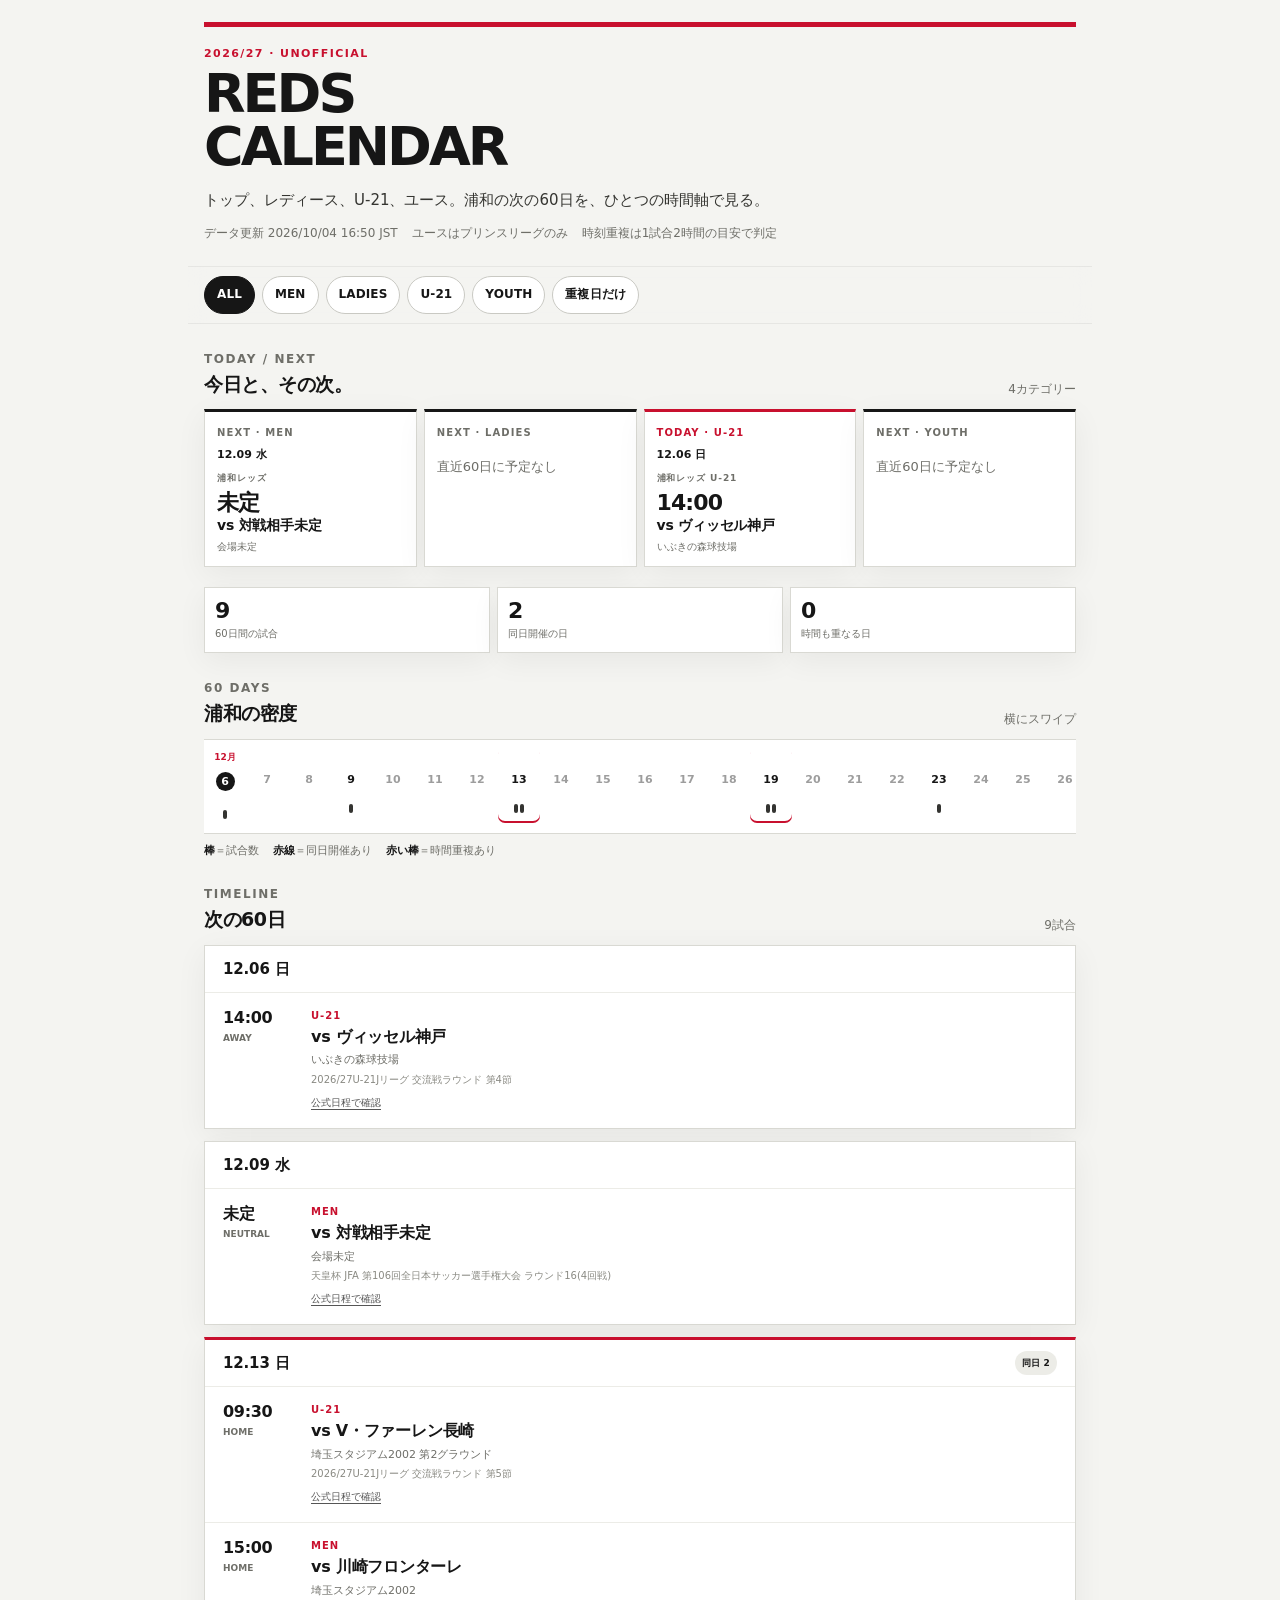
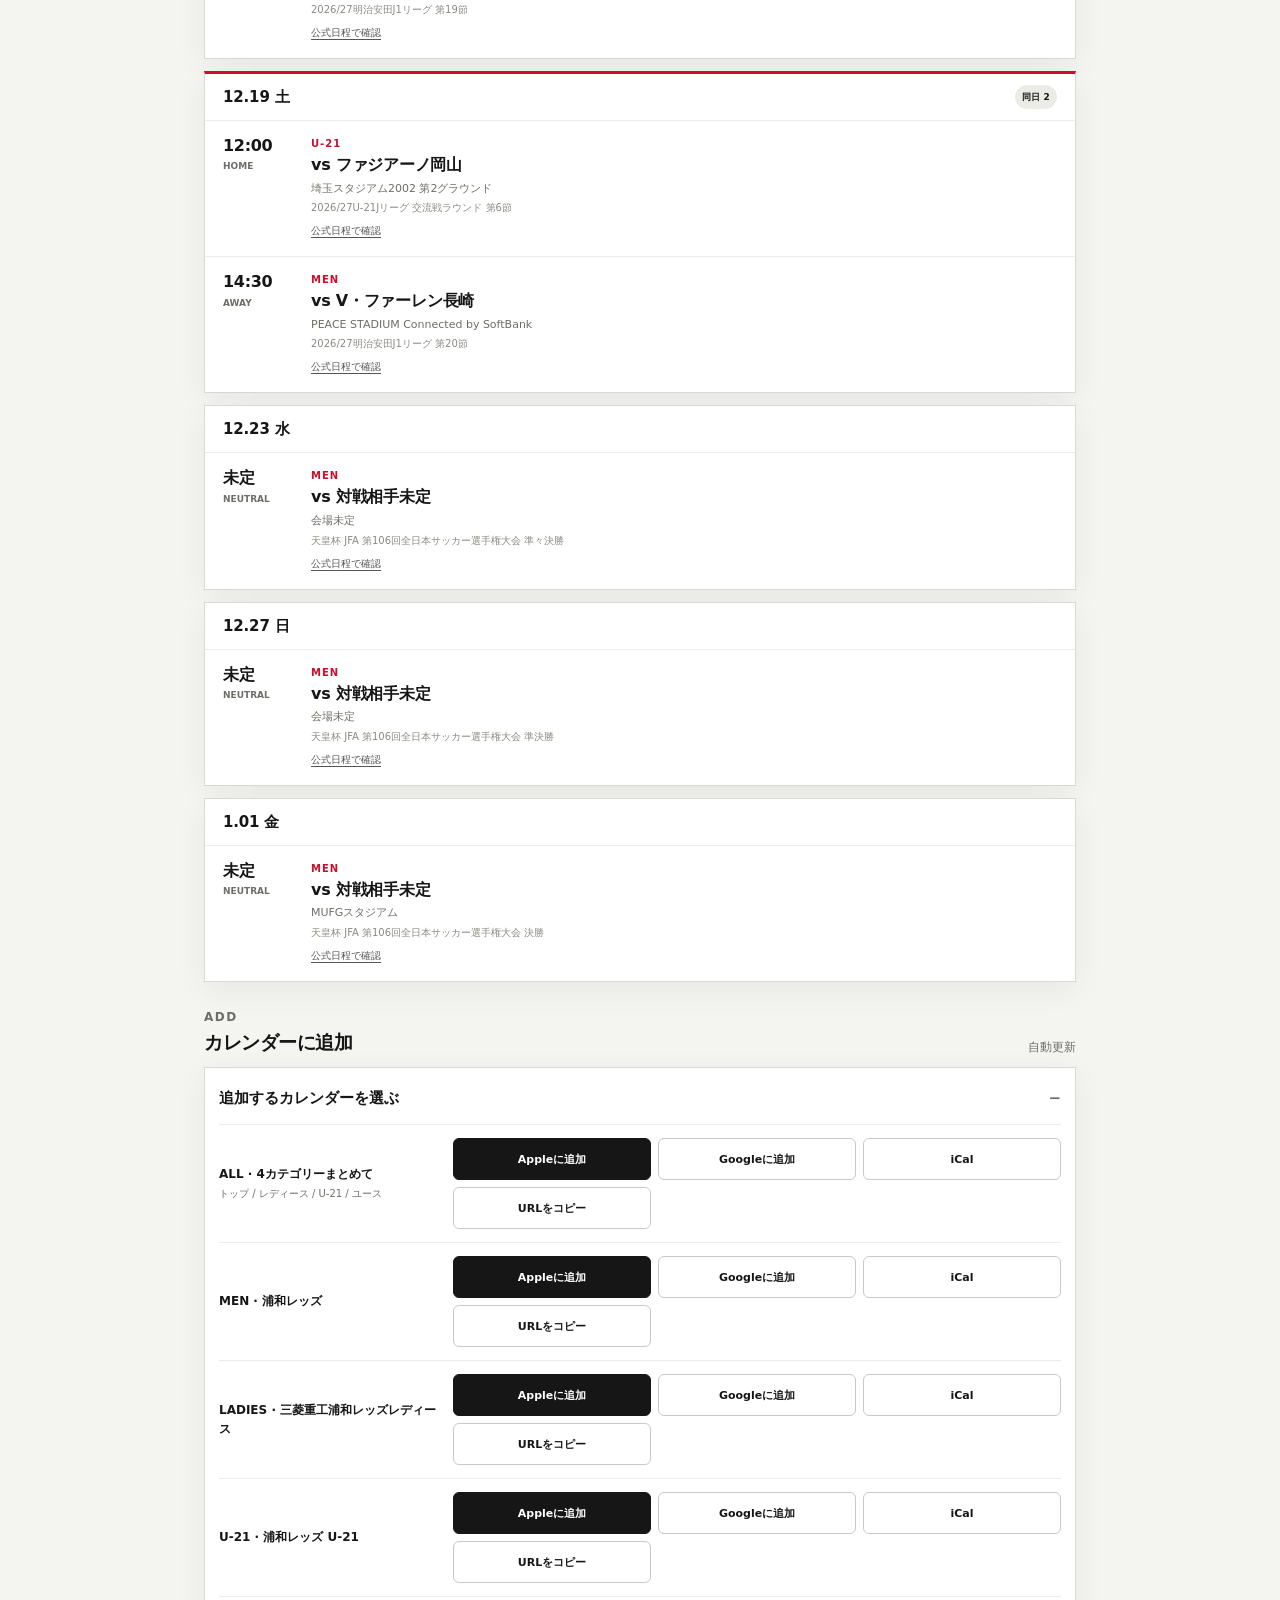
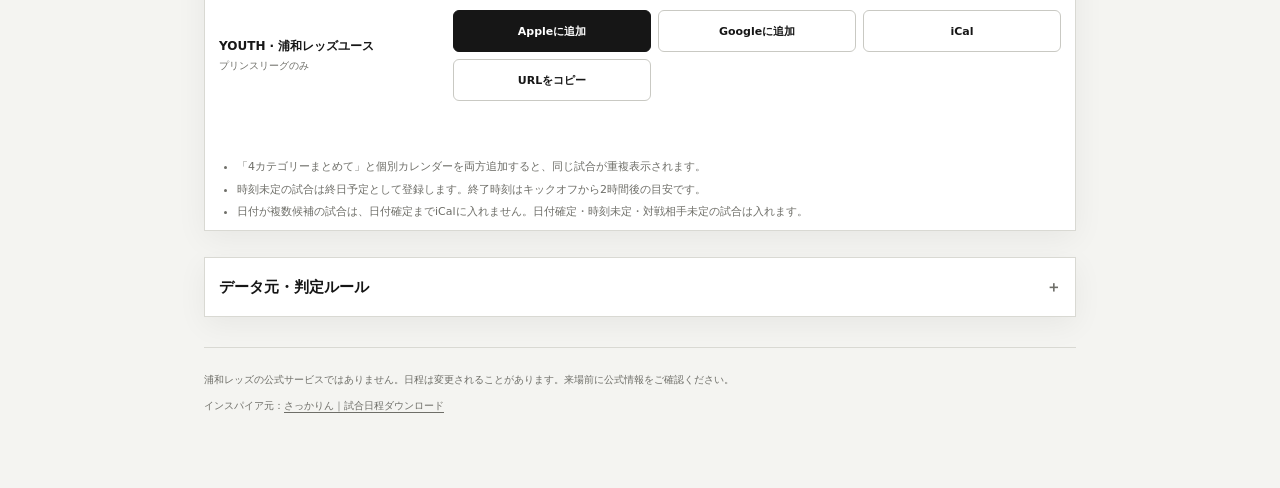
==== redscalender/index.html @ 2ca8a45d "Update REDS CALENDAR schedules" ====
<!doctype html>
<html lang="ja">
<head>
<meta charset="utf-8">
<meta name="viewport" content="width=device-width,initial-scale=1,viewport-fit=cover">
<meta name="theme-color" content="#f4f4f1">
<meta name="description" content="浦和レッズのトップ、レディース、U-21、ユース（プリンスリーグ）の日程を横断表示。直近60日の同日開催・時間重複を確認し、iPhone・Googleカレンダーに追加できる非公式カレンダー。">
<title>REDS CALENDAR｜浦和の次の60日</title>
<style>
:root{--red:#c8102e;--ink:#161616;--muted:#6e6e68;--paper:#f4f4f1;--card:#fff;--line:#d9d9d3;--soft:#ecece7;--shadow:0 8px 30px rgba(0,0,0,.055)}
*{box-sizing:border-box}
html{scroll-behavior:smooth;scroll-padding-top:86px}
body{margin:0;background:var(--paper);color:var(--ink);font:15px/1.6 system-ui,-apple-system,"Hiragino Sans","Yu Gothic UI",sans-serif;-webkit-text-size-adjust:100%}
a{color:inherit;text-underline-offset:3px}
button,input,summary{font:inherit}
button,a{touch-action:manipulation}
button{color:inherit}
.shell{max-width:920px;margin:0 auto;padding:22px 16px 64px}
.masthead{padding:18px 0 8px;border-top:5px solid var(--red)}
.kicker{margin:0 0 5px;font-size:11px;font-weight:800;letter-spacing:.13em;color:var(--red)}
h1{margin:0;font-size:clamp(31px,8vw,54px);line-height:.98;letter-spacing:-.055em;font-weight:900}
.lede{max-width:620px;margin:15px 0 0;font-size:15px;color:#353531}
.statusline{display:flex;flex-wrap:wrap;gap:6px 14px;margin-top:12px;color:var(--muted);font-size:12px}
.quick-nav{position:sticky;z-index:20;top:0;margin:14px -16px 0;padding:9px 16px;background:color-mix(in srgb,var(--paper) 92%,transparent);backdrop-filter:blur(12px);border-block:1px solid rgba(0,0,0,.06);display:flex;gap:7px;overflow-x:auto;scrollbar-width:none}
.quick-nav::-webkit-scrollbar{display:none}
.chip{flex:0 0 auto;border:1px solid #c9c9c3;border-radius:999px;background:#fff;padding:8px 12px;min-height:38px;font-size:12px;font-weight:750;letter-spacing:.01em;cursor:pointer}
.chip[aria-pressed="true"]{background:var(--ink);border-color:var(--ink);color:#fff}
.chip.overlap[aria-pressed="true"]{background:var(--red);border-color:var(--red)}
.section{margin-top:26px}
.section-head{display:flex;align-items:end;justify-content:space-between;gap:12px;margin-bottom:10px}
.section-head h2{margin:0;font-size:19px;letter-spacing:-.025em}
.section-head p{margin:0;color:var(--muted);font-size:12px}
.hero-grid{display:grid;gap:10px;margin-top:20px}
.next-grid{display:grid;grid-template-columns:repeat(2,minmax(0,1fr));gap:7px}
.next-card,.stat-card,.calendar-panel,.source-panel{background:var(--card);border:1px solid var(--line);box-shadow:var(--shadow)}
.next-card{min-width:0;padding:13px 12px 12px;border-top:3px solid var(--ink)}
.next-card.today{border-top-color:var(--red)}
.next-label{font-size:10px;font-weight:900;letter-spacing:.11em;color:var(--muted)}
.next-card.today .next-label{color:var(--red)}
.next-date{margin-top:5px;font-size:11px;font-weight:800}
.next-main{margin-top:7px}
.next-match+.next-match{margin-top:10px;padding-top:10px;border-top:1px solid var(--soft)}
.next-time{font-size:22px;line-height:1;font-weight:900;letter-spacing:-.04em}
.next-team{margin-top:7px;font-size:9px;font-weight:850;letter-spacing:.1em;color:var(--muted)}
.next-opponent{margin-top:2px;font-size:14px;line-height:1.32;font-weight:850;letter-spacing:-.015em;overflow-wrap:anywhere}
.next-venue{margin-top:5px;font-size:10px;line-height:1.4;color:var(--muted);overflow-wrap:anywhere}
.stats{display:grid;grid-template-columns:repeat(3,1fr);gap:7px}
.stat-card{padding:12px 10px;min-width:0}
.stat-value{font-size:22px;font-weight:900;line-height:1;letter-spacing:-.04em}
.stat-label{margin-top:5px;font-size:10px;color:var(--muted);line-height:1.35}
.pulse-wrap{border-block:1px solid var(--line);background:#fff;overflow-x:auto;scrollbar-width:thin;scroll-snap-type:x proximity}
.pulse{display:flex;width:max-content;min-width:100%;padding:9px 8px 10px}
.pulse-day{width:38px;flex:0 0 38px;padding:4px 2px;border:0;background:transparent;border-radius:7px;cursor:pointer;scroll-snap-align:start;min-height:64px;position:relative}
.pulse-day:hover,.pulse-day:focus-visible{background:var(--soft)}
.pulse-day[disabled]{cursor:default;opacity:.42}
.pulse-month{height:15px;font-size:9px;font-weight:850;color:var(--red);line-height:1}
.pulse-num{font-size:11px;font-weight:800;line-height:1.2}
.pulse-dots{height:23px;display:flex;align-items:end;justify-content:center;gap:2px;margin-top:4px}
.pulse-dot{width:4px;height:9px;border-radius:3px;background:#343431}
.pulse-day.has-overlap .pulse-dot{background:var(--red)}
.pulse-day.same-day{box-shadow:inset 0 -2px 0 var(--red)}
.pulse-day.today .pulse-num{display:inline-grid;place-items:center;width:19px;height:19px;border-radius:50%;background:var(--ink);color:#fff}
.legend{display:flex;flex-wrap:wrap;gap:7px 14px;margin-top:8px;color:var(--muted);font-size:11px}
.legend b{color:var(--ink)}
.empty{padding:16px 0;color:var(--muted);font-size:13px}
.timeline{display:grid;gap:10px}
.day{scroll-margin-top:84px;background:var(--card);border:1px solid var(--line);box-shadow:var(--shadow)}
.day.collision{border-top:3px solid var(--red)}
.day-head{display:flex;justify-content:space-between;gap:12px;padding:11px 14px;border-bottom:1px solid var(--soft)}
.day-date{font-weight:900;letter-spacing:-.01em}
.day-badges{display:flex;flex-wrap:wrap;justify-content:flex-end;gap:5px}
.badge{display:inline-flex;align-items:center;min-height:22px;padding:2px 7px;border-radius:999px;background:var(--soft);font-size:9px;font-weight:850;letter-spacing:.03em;white-space:nowrap}
.badge.red{background:var(--red);color:#fff}
.event{display:grid;grid-template-columns:58px 1fr;gap:12px;padding:14px;border-bottom:1px solid var(--soft)}
.event:last-child{border-bottom:0}
.event-time{font-size:16px;line-height:1.2;font-weight:900;letter-spacing:-.02em}
.event-side{margin-top:4px;font-size:9px;color:var(--muted);font-weight:800}
.event-team{font-size:10px;font-weight:900;letter-spacing:.1em;color:var(--red)}
.event-vs{margin-top:2px;font-size:16px;line-height:1.35;font-weight:850;letter-spacing:-.015em}
.event-meta{margin-top:5px;font-size:11px;color:var(--muted);line-height:1.5}
.event-comp{margin-top:3px;font-size:10px;color:#8a8a83}
.event-source{display:inline-block;margin-top:7px;font-size:10px;color:#555;text-decoration-thickness:1px}
.calendar-panel{padding:4px 14px}
.calendar-panel>summary,.source-panel>summary{list-style:none;cursor:pointer;padding:14px 0;font-weight:900;font-size:15px}
.calendar-panel>summary::-webkit-details-marker,.source-panel>summary::-webkit-details-marker{display:none}
.calendar-panel>summary::after,.source-panel>summary::after{content:"＋";float:right;color:var(--muted)}
.calendar-panel[open]>summary::after,.source-panel[open]>summary::after{content:"−"}
.calendar-list{border-top:1px solid var(--soft)}
.calendar-row{padding:13px 0;border-bottom:1px solid var(--soft)}
.calendar-row:last-child{border-bottom:0}
.calendar-name{font-size:12px;font-weight:900}
.calendar-note{font-size:10px;color:var(--muted);margin-top:2px}
.actions{display:grid;grid-template-columns:1fr 1fr;gap:7px;margin-top:9px}
.actions a,.copy-button{display:grid;place-items:center;min-height:42px;border:1px solid #c9c9c3;background:#fff;text-decoration:none;border-radius:6px;font-size:11px;font-weight:800;padding:7px 9px;cursor:pointer}
.actions .primary{background:var(--ink);border-color:var(--ink);color:#fff}
.copy-button{width:100%;margin-top:7px}
.copy-button:active,.actions a:active,.chip:active{transform:translateY(1px)}
.notice{min-height:24px;margin:8px 0 0;color:var(--red);font-size:11px;font-weight:700}
.notes{margin:12px 0 0;padding-left:18px;color:var(--muted);font-size:11px}
.notes li{margin:5px 0}
.source-panel{padding:3px 14px}
.sources{display:grid;gap:9px;padding:2px 0 14px}
.source-item{font-size:11px;color:#4b4b46}
footer{margin-top:30px;padding-top:14px;border-top:1px solid var(--line);color:var(--muted);font-size:10px}
.loading{padding:20px;background:#fff;border:1px solid var(--line);color:var(--muted)}
.error{padding:16px;background:#fff;border:1px solid var(--red);color:#6d0b1c}
:focus-visible{outline:3px solid #1b67d9;outline-offset:3px}
@media(min-width:700px){.shell{padding-inline:24px}.next-grid{grid-template-columns:repeat(4,minmax(0,1fr))}.next-card{min-height:150px}.timeline{gap:12px}.event{grid-template-columns:76px 1fr;padding:15px 18px}.day-head{padding-inline:18px}.pulse-day{width:42px;flex-basis:42px}.actions{grid-template-columns:repeat(3,1fr)}.copy-button{grid-column:span 3}.calendar-row{display:grid;grid-template-columns:220px 1fr;gap:14px;align-items:center}.calendar-row .actions{margin-top:0}.calendar-row .copy-button{grid-column:auto;margin-top:0}}
@media(prefers-reduced-motion:reduce){html{scroll-behavior:auto}}
</style>
</head>
<body>
<main class="shell">
<header class="masthead">
<p class="kicker">2026/27 · UNOFFICIAL</p>
<h1>REDS<br>CALENDAR</h1>
<p class="lede">トップ、レディース、U-21、ユース。浦和の次の60日を、ひとつの時間軸で見る。</p>
<div class="statusline"><span id="updated">データ確認中</span><span>ユースはプリンスリーグのみ</span><span>時刻重複は1試合2時間の目安で判定</span></div>
</header>

<nav class="quick-nav" aria-label="表示する予定">
<button class="chip" type="button" data-filter="all" aria-pressed="true">ALL</button>
<button class="chip" type="button" data-filter="men" aria-pressed="false">MEN</button>
<button class="chip" type="button" data-filter="ladies" aria-pressed="false">LADIES</button>
<button class="chip" type="button" data-filter="u21" aria-pressed="false">U-21</button>
<button class="chip" type="button" data-filter="youth" aria-pressed="false">YOUTH</button>
<button class="chip overlap" type="button" data-filter="overlap" aria-pressed="false">重複日だけ</button>
</nav>

<div id="app"><p class="loading">日程を読み込んでいます。</p></div>

<section class="section" id="calendar-add">
<div class="section-head"><div><p class="kicker">ADD</p><h2>カレンダーに追加</h2></div><p>自動更新</p></div>
<details class="calendar-panel" open>
<summary>追加するカレンダーを選ぶ</summary>
<div id="calendar-list" class="calendar-list"></div>
<p id="notice" class="notice" role="status" aria-live="polite"></p>
<ul class="notes">
<li>「4カテゴリーまとめて」と個別カレンダーを両方追加すると、同じ試合が重複表示されます。</li>
<li>時刻未定の試合は終日予定として登録します。終了時刻はキックオフから2時間後の目安です。</li>
<li>日付が複数候補の試合は、日付確定までiCalに入れません。日付確定・時刻未定・対戦相手未定の試合は入れます。</li>
</ul>
</details>
</section>

<section class="section">
<details class="source-panel">
<summary>データ元・判定ルール</summary>
<div class="sources">
<div class="source-item">MEN / U-21：<a href="https://www.urawa-reds.co.jp/game/">浦和レッズ公式 試合日程</a></div>
<div class="source-item">LADIES：<a href="https://www.urawa-reds.co.jp/redsladies/gameresults/2026.html">三菱重工浦和レッズレディース公式 日程・結果</a></div>
<div class="source-item">YOUTH：<a href="https://www.urawa-reds.co.jp/reds_ikusei/youth_games/2026.html">浦和レッズ育成公式 ユース試合日程</a>のうち、プリンスリーグ関東1部のみ</div>
<div class="source-item">同日開催：同じ日付に2試合以上。時間重複：開始時刻が判明している試合を各2時間として計算し、その時間帯が重なる場合。</div>
</div>
</details>
</section>

<footer>
<p>浦和レッズの公式サービスではありません。日程は変更されることがあります。来場前に公式情報をご確認ください。</p>
<p>インスパイア元：<a href="http://soccer.phew.homeip.net/download/schedule/">さっかりん｜試合日程ダウンロード</a></p>
</footer>
</main>
<script>
(() => {
  const BASE = 'https://silovar-uk.github.io/worksportfolio/redscalender/';
  const TEAM_ORDER = ['men','ladies','u21','youth'];
  const FALLBACK_LABELS = {men:'MEN',ladies:'LADIES',u21:'U-21',youth:'YOUTH'};
  const FALLBACK_NAMES = {men:'浦和レッズ',ladies:'三菱重工浦和レッズレディース',u21:'浦和レッズ U-21',youth:'浦和レッズユース'};
  const app = document.getElementById('app');
  let data = null;
  let activeFilter = 'all';

  const esc = value => String(value ?? '').replace(/[&<>'"]/g, ch => ({'&':'&amp;','<':'&lt;','>':'&gt;',"'":'&#39;','"':'&quot;'}[ch]));
  const pad = n => String(n).padStart(2,'0');
  const dateKeyJst = date => {
    const parts = new Intl.DateTimeFormat('en-CA',{timeZone:'Asia/Tokyo',year:'numeric',month:'2-digit',day:'2-digit'}).formatToParts(date);
    const get = type => parts.find(p=>p.type===type)?.value;
    return `${get('year')}-${get('month')}-${get('day')}`;
  };
  const jstDate = key => new Date(`${key}T00:00:00+09:00`);
  const addDays = (key, days) => dateKeyJst(new Date(jstDate(key).getTime() + days * 86400000));
  const eventEnd = event => event.time ? new Date(`${event.date}T${event.time}:00+09:00`).getTime() + (data.matchDurationMinutes || 120) * 60000 : null;
  const eventStart = event => event.time ? new Date(`${event.date}T${event.time}:00+09:00`).getTime() : null;
  const displayOpponent = event => event.team === 'u21' ? event.opponent.replace(/^U-21\s+/,'') : event.opponent;
  const labels = () => ({...FALLBACK_LABELS,...(data?.meta?.labels || {})});
  const names = () => ({...FALLBACK_NAMES,...(data?.meta?.names || {})});
  const allEvents = () => TEAM_ORDER.flatMap(team => (data.teams[team] || []).map(event => ({...event,team})));

  function overlapInfo(events) {
    const timed = events.filter(event => event.time).sort((a,b) => eventStart(a)-eventStart(b));
    const pairs = [];
    for (let i=0;i<timed.length;i++) {
      for (let j=i+1;j<timed.length;j++) {
        const start = Math.max(eventStart(timed[i]), eventStart(timed[j]));
        const end = Math.min(eventEnd(timed[i]), eventEnd(timed[j]));
        if (start < end) pairs.push({a:timed[i],b:timed[j],start,end});
      }
    }
    return pairs;
  }

  function formatOverlap(pair) {
    const fmt = ms => new Intl.DateTimeFormat('ja-JP',{timeZone:'Asia/Tokyo',hour:'2-digit',minute:'2-digit',hour12:false}).format(new Date(ms));
    return `${fmt(pair.start)}–${fmt(pair.end)}`;
  }

  function formatDay(key, long=false) {
    const d = jstDate(key);
    const weekday = new Intl.DateTimeFormat('ja-JP',{timeZone:'Asia/Tokyo',weekday:'short'}).format(d);
    const [,m,day] = key.split('-').map(Number);
    return long ? `${m}.${pad(day)} ${weekday.toUpperCase()}` : `${m}/${day} ${weekday}`;
  }

  function currentWindow() {
    const today = dateKeyJst(new Date());
    const end = addDays(today, (data.windowDays || 60) - 1);
    return {today,end};
  }

  function windowEvents() {
    const {today,end} = currentWindow();
    return allEvents().filter(event => event.date && event.date >= today && event.date <= end);
  }

  function grouped(events) {
    const map = new Map();
    events.forEach(event => {
      if (!map.has(event.date)) map.set(event.date, []);
      map.get(event.date).push(event);
    });
    for (const list of map.values()) list.sort((a,b) => (a.time || '99:99').localeCompare(b.time || '99:99') || TEAM_ORDER.indexOf(a.team)-TEAM_ORDER.indexOf(b.team));
    return map;
  }

  function filteredEvents(base) {
    if (activeFilter === 'all') return base;
    const groups = grouped(base);
    if (activeFilter === 'overlap') return base.filter(event => (groups.get(event.date)?.length || 0) >= 2);
    return base.filter(event => event.team === activeFilter);
  }

  function renderNextByTeam(base) {
    const {today} = currentWindow();
    const hasToday = base.some(event => event.date === today);
    const cards = TEAM_ORDER.map(team => {
      const teamEvents = base.filter(item => item.team === team);
      const todayEvents = teamEvents.filter(item => item.date === today);
      const shown = todayEvents.length ? todayEvents : teamEvents.slice(0,1);
      const mode = todayEvents.length ? 'TODAY' : 'NEXT';
      if (!shown.length) {
        return `<article class="next-card"><div class="next-label">NEXT · ${esc(labels()[team])}</div><div class="empty">直近60日に予定なし</div></article>`;
      }
      const matches = shown.map(event => `<div class="next-match">
        <div class="next-time">${esc(event.time || '未定')}</div>
        <div class="next-opponent">vs ${esc(displayOpponent(event))}</div>
        <div class="next-venue">${esc(event.venue)}</div>
      </div>`).join('');
      return `<article class="next-card ${mode === 'TODAY' ? 'today' : ''}">
        <div class="next-label">${mode} · ${esc(labels()[team])}</div>
        <div class="next-date">${esc(formatDay(shown[0].date,true))}</div>
        <div class="next-team">${esc(names()[team])}</div>
        <div class="next-main">${matches}</div>
      </article>`;
    }).join('');
    const title = hasToday ? '今日と、その次。' : '各カテゴリーの次戦';
    const kicker = hasToday ? 'TODAY / NEXT' : 'NEXT';
    return `<section class="section" aria-labelledby="next-title"><div class="section-head"><div><p class="kicker">${kicker}</p><h2 id="next-title">${title}</h2></div><p>4カテゴリー</p></div><div class="next-grid">${cards}</div></section>`;
  }

  function renderStats(base) {
    const groups = grouped(base);
    const collisionDays = [...groups.values()].filter(list => list.length >= 2);
    const overlapDays = collisionDays.filter(list => overlapInfo(list).length > 0);
    return `<div class="stats">
      <div class="stat-card"><div class="stat-value">${base.length}</div><div class="stat-label">60日間の試合</div></div>
      <div class="stat-card"><div class="stat-value">${collisionDays.length}</div><div class="stat-label">同日開催の日</div></div>
      <div class="stat-card"><div class="stat-value">${overlapDays.length}</div><div class="stat-label">時間も重なる日</div></div>
    </div>`;
  }

  function renderPulse(base, visible) {
    const {today} = currentWindow();
    const baseGroups = grouped(base);
    const visibleDates = new Set(visible.map(event => event.date));
    let cells = '';
    for (let i=0;i<(data.windowDays || 60);i++) {
      const key = addDays(today,i);
      const list = baseGroups.get(key) || [];
      const pairs = overlapInfo(list);
      const [,m,d] = key.split('-').map(Number);
      const prevKey = i ? addDays(today,i-1) : null;
      const prevMonth = prevKey ? Number(prevKey.slice(5,7)) : null;
      const monthText = i===0 || prevMonth!==m ? `${m}月` : '';
      const isRelevant = activeFilter === 'all' ? list.length>0 : visibleDates.has(key);
      const dots = isRelevant ? list.slice(0,4).map(()=>'<span class="pulse-dot"></span>').join('') : '';
      const classes = ['pulse-day'];
      if (list.length>=2) classes.push('same-day');
      if (pairs.length) classes.push('has-overlap');
      if (i===0) classes.push('today');
      const label = `${m}月${d}日 ${list.length ? list.length+'試合' : '試合なし'}${pairs.length ? '、時間重複あり' : ''}`;
      cells += `<button class="${classes.join(' ')}" type="button" data-date-jump="${key}" ${isRelevant?'':'disabled'} aria-label="${esc(label)}"><div class="pulse-month">${monthText}</div><div class="pulse-num">${d}</div><div class="pulse-dots">${dots}</div></button>`;
    }
    return `<section class="section" aria-labelledby="pulse-title"><div class="section-head"><div><p class="kicker">60 DAYS</p><h2 id="pulse-title">浦和の密度</h2></div><p>横にスワイプ</p></div><div class="pulse-wrap"><div class="pulse">${cells}</div></div><div class="legend"><span><b>棒</b>＝試合数</span><span><b>赤線</b>＝同日開催あり</span><span><b>赤い棒</b>＝時間重複あり</span></div></section>`;
  }

  function renderTimeline(base, visible) {
    const groups = grouped(visible);
    const baseGroups = grouped(base);
    const rows = [...groups.entries()].sort(([a],[b])=>a.localeCompare(b));
    const htmlRows = rows.map(([date,list]) => {
      const allDay = baseGroups.get(date) || [];
      const pairs = overlapInfo(allDay);
      const collision = allDay.length>=2;
      const badges = [collision ? `<span class="badge ${pairs.length?'red':''}">同日 ${allDay.length}</span>` : '', pairs.length ? `<span class="badge red">時間重複 ${esc([...new Set(pairs.map(formatOverlap))].join('・'))}</span>` : ''].join('');
      const events = list.map(event => `<article class="event">
        <div><div class="event-time">${esc(event.time || '未定')}</div><div class="event-side">${event.side==='UNSPECIFIED'?'':esc(event.side)}</div></div>
        <div><div class="event-team">${esc(labels()[event.team])}</div><div class="event-vs">vs ${esc(displayOpponent(event))}</div><div class="event-meta">${esc(event.venue)}</div><div class="event-comp">${esc(event.competition)}</div><a class="event-source" href="${esc(event.source)}">公式日程で確認</a></div>
      </article>`).join('');
      return `<section class="day ${collision?'collision':''}" id="day-${date}"><div class="day-head"><span class="day-date">${esc(formatDay(date,true))}</span><span class="day-badges">${badges}</span></div>${events}</section>`;
    }).join('');
    return `<section class="section" aria-labelledby="timeline-title"><div class="section-head"><div><p class="kicker">TIMELINE</p><h2 id="timeline-title">次の60日</h2></div><p>${visible.length}試合</p></div><div class="timeline">${htmlRows || '<div class="empty">この条件の予定はありません。</div>'}</div></section>`;
  }

  function renderCalendarList() {
    const rows = [
      {key:'all',label:'ALL',name:'4カテゴリーまとめて',note:'トップ / レディース / U-21 / ユース'},
      ...TEAM_ORDER.map(key=>({key,label:labels()[key],name:names()[key],note:key==='youth'?'プリンスリーグのみ':''}))
    ];
    document.getElementById('calendar-list').innerHTML = rows.map(row => {
      const url = `${BASE}${row.key}.ics`;
      const webcal = url.replace(/^https:/,'webcal:');
      const google = `https://calendar.google.com/calendar/render?cid=${encodeURIComponent(url)}`;
      return `<div class="calendar-row"><div><div class="calendar-name">${esc(row.label)} · ${esc(row.name)}</div>${row.note?`<div class="calendar-note">${esc(row.note)}</div>`:''}</div><div class="actions"><a class="primary" href="${webcal}">Appleに追加</a><a href="${google}">Googleに追加</a><a href="${row.key}.ics" download>iCal</a><button type="button" class="copy-button" data-copy-url="${esc(url)}">URLをコピー</button></div></div>`;
    }).join('');
  }

  function render() {
    const base = windowEvents().sort((a,b) => ((a.date || '') + (a.time || '99:99')).localeCompare((b.date || '') + (b.time || '99:99')));
    const visible = filteredEvents(base);
    app.innerHTML = `${renderNextByTeam(base)}<div class="hero-grid">${renderStats(base)}</div>${renderPulse(base,visible)}${renderTimeline(base,visible)}`;
    renderCalendarList();
    document.querySelectorAll('[data-date-jump]').forEach(button => button.addEventListener('click',()=>{
      document.getElementById(`day-${button.dataset.dateJump}`)?.scrollIntoView({behavior:'smooth',block:'start'});
    }));
  }

  document.querySelectorAll('[data-filter]').forEach(button => button.addEventListener('click',()=>{
    activeFilter = button.dataset.filter;
    document.querySelectorAll('[data-filter]').forEach(item=>item.setAttribute('aria-pressed',String(item===button)));
    render();
  }));

  document.addEventListener('click', async event => {
    const button = event.target.closest('[data-copy-url]');
    if (!button) return;
    const notice = document.getElementById('notice');
    try {
      await navigator.clipboard.writeText(button.dataset.copyUrl);
      notice.textContent = '自動更新用URLをコピーしました。';
    } catch {
      const temp = document.createElement('input');
      temp.value = button.dataset.copyUrl;
      document.body.appendChild(temp);
      temp.select();
      try { document.execCommand('copy'); notice.textContent='自動更新用URLをコピーしました。'; }
      catch { notice.textContent='コピーできませんでした。URLを長押ししてコピーしてください。'; }
      temp.remove();
    }
  });

  fetch(`schedule.json?v=${Date.now()}`,{cache:'no-store'})
    .then(response => { if (!response.ok) throw new Error(`HTTP ${response.status}`); return response.json(); })
    .then(json => {
      data = json;
      const updated = new Date(data.updated);
      const stamp = new Intl.DateTimeFormat('ja-JP',{timeZone:'Asia/Tokyo',year:'numeric',month:'2-digit',day:'2-digit',hour:'2-digit',minute:'2-digit',hour12:false}).format(updated);
      document.getElementById('updated').textContent = `データ更新 ${stamp} JST`;
      render();
    })
    .catch(error => {
      app.innerHTML = `<p class="error">日程データを読み込めませんでした。ページを再読み込みしてください。<br><small>${esc(error.message)}</small></p>`;
    });
})();
</script>
</body>
</html>
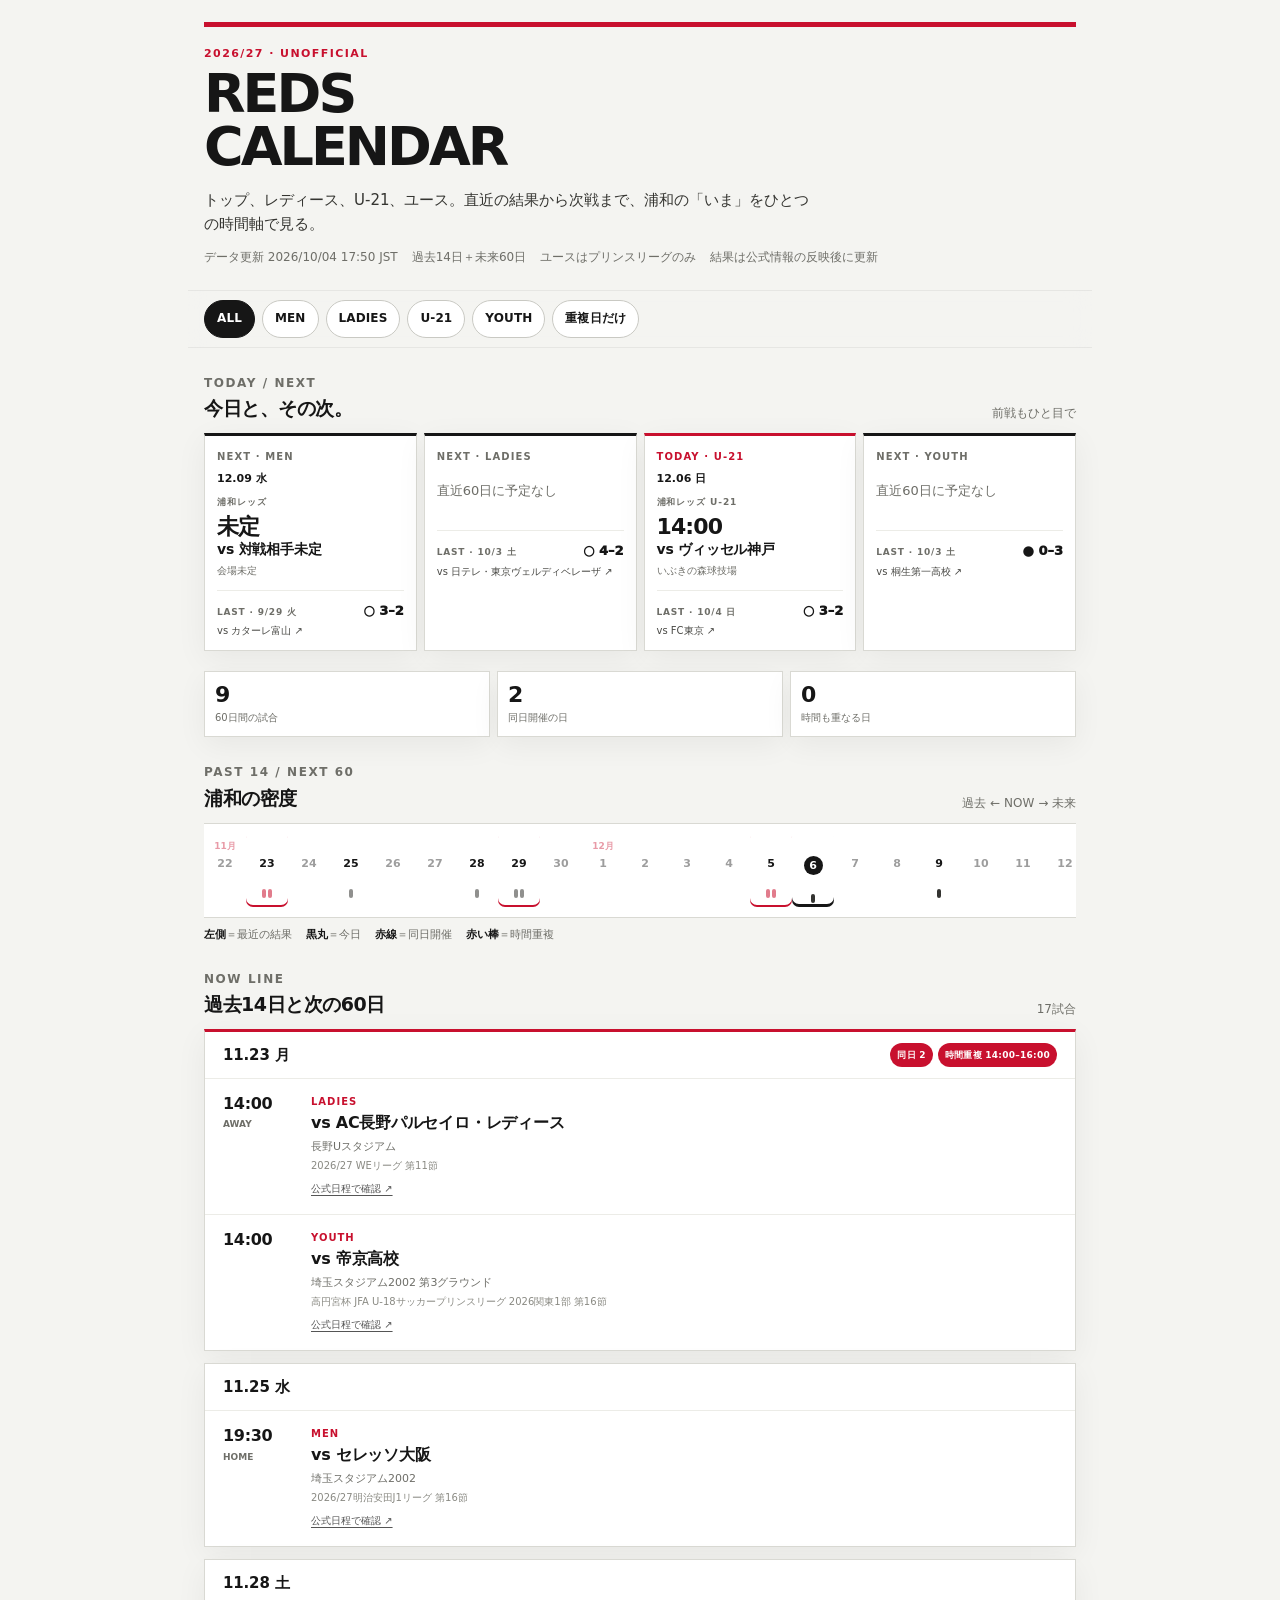
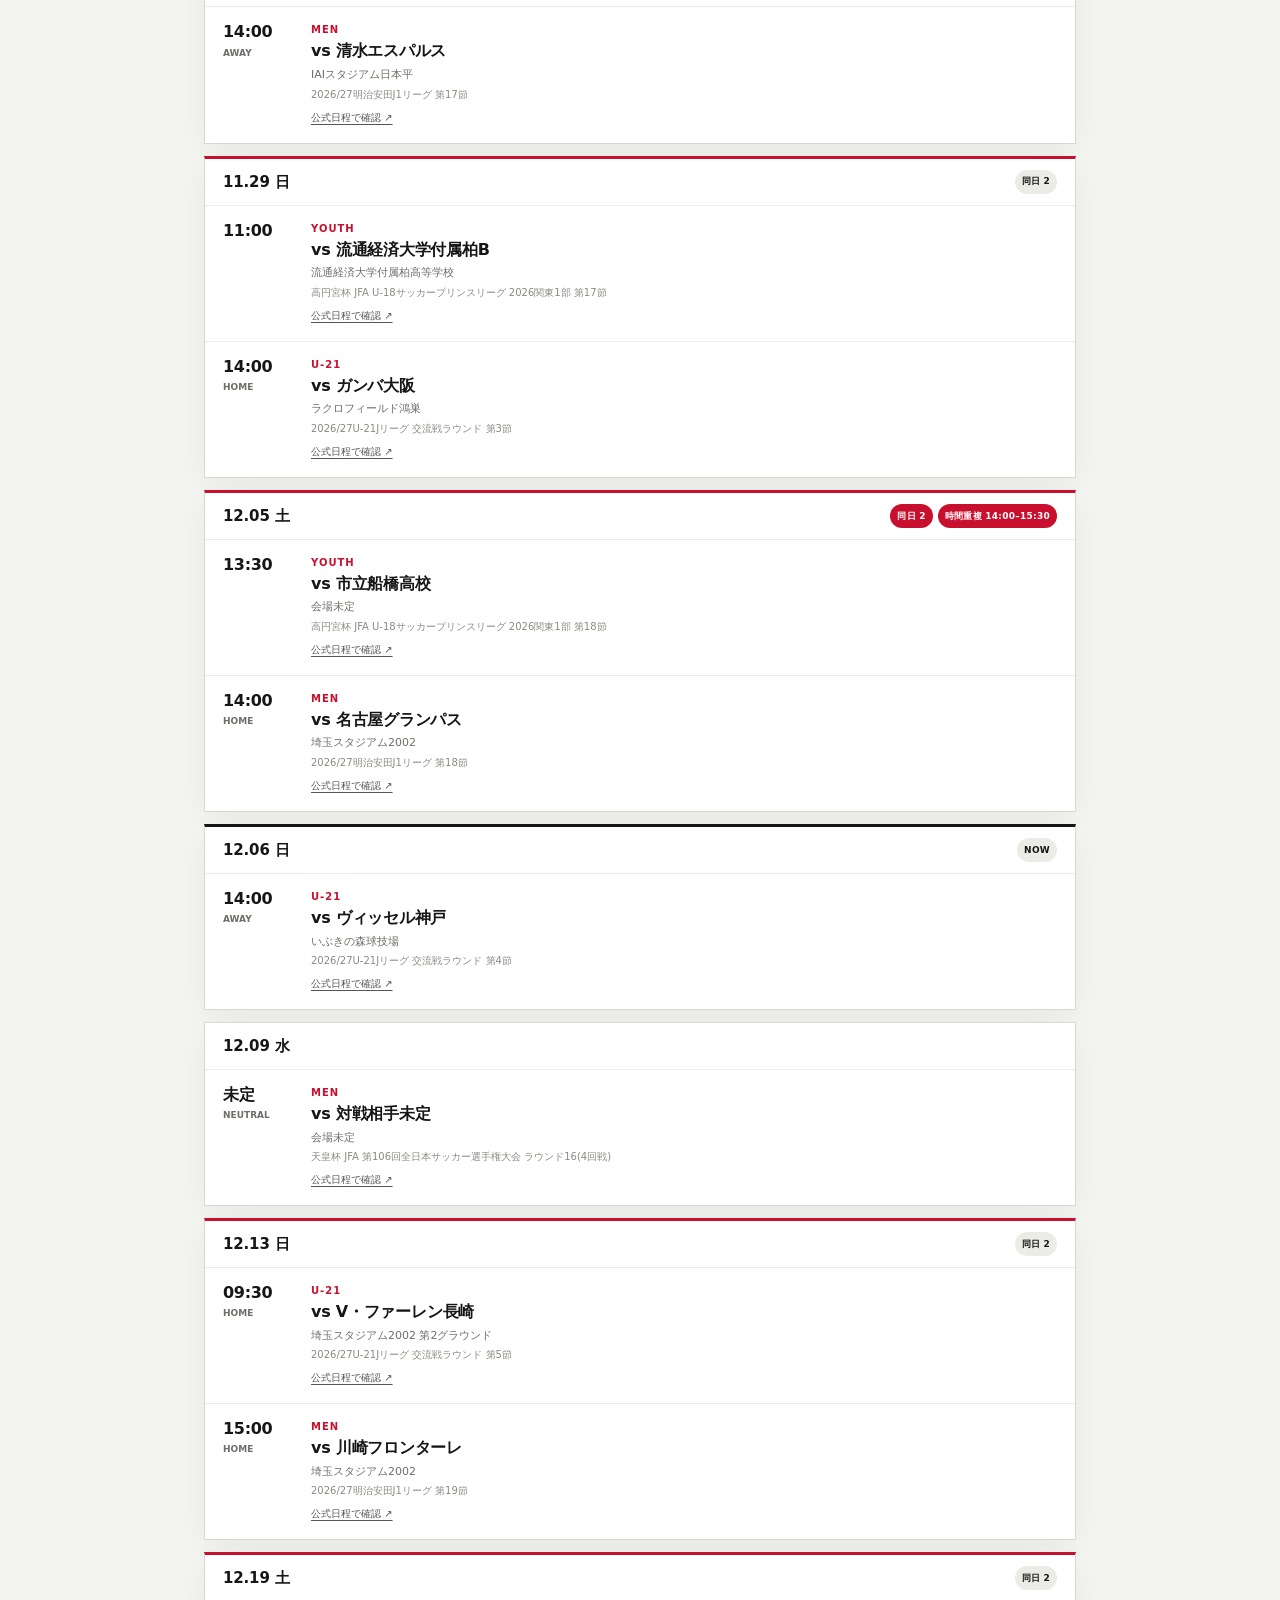
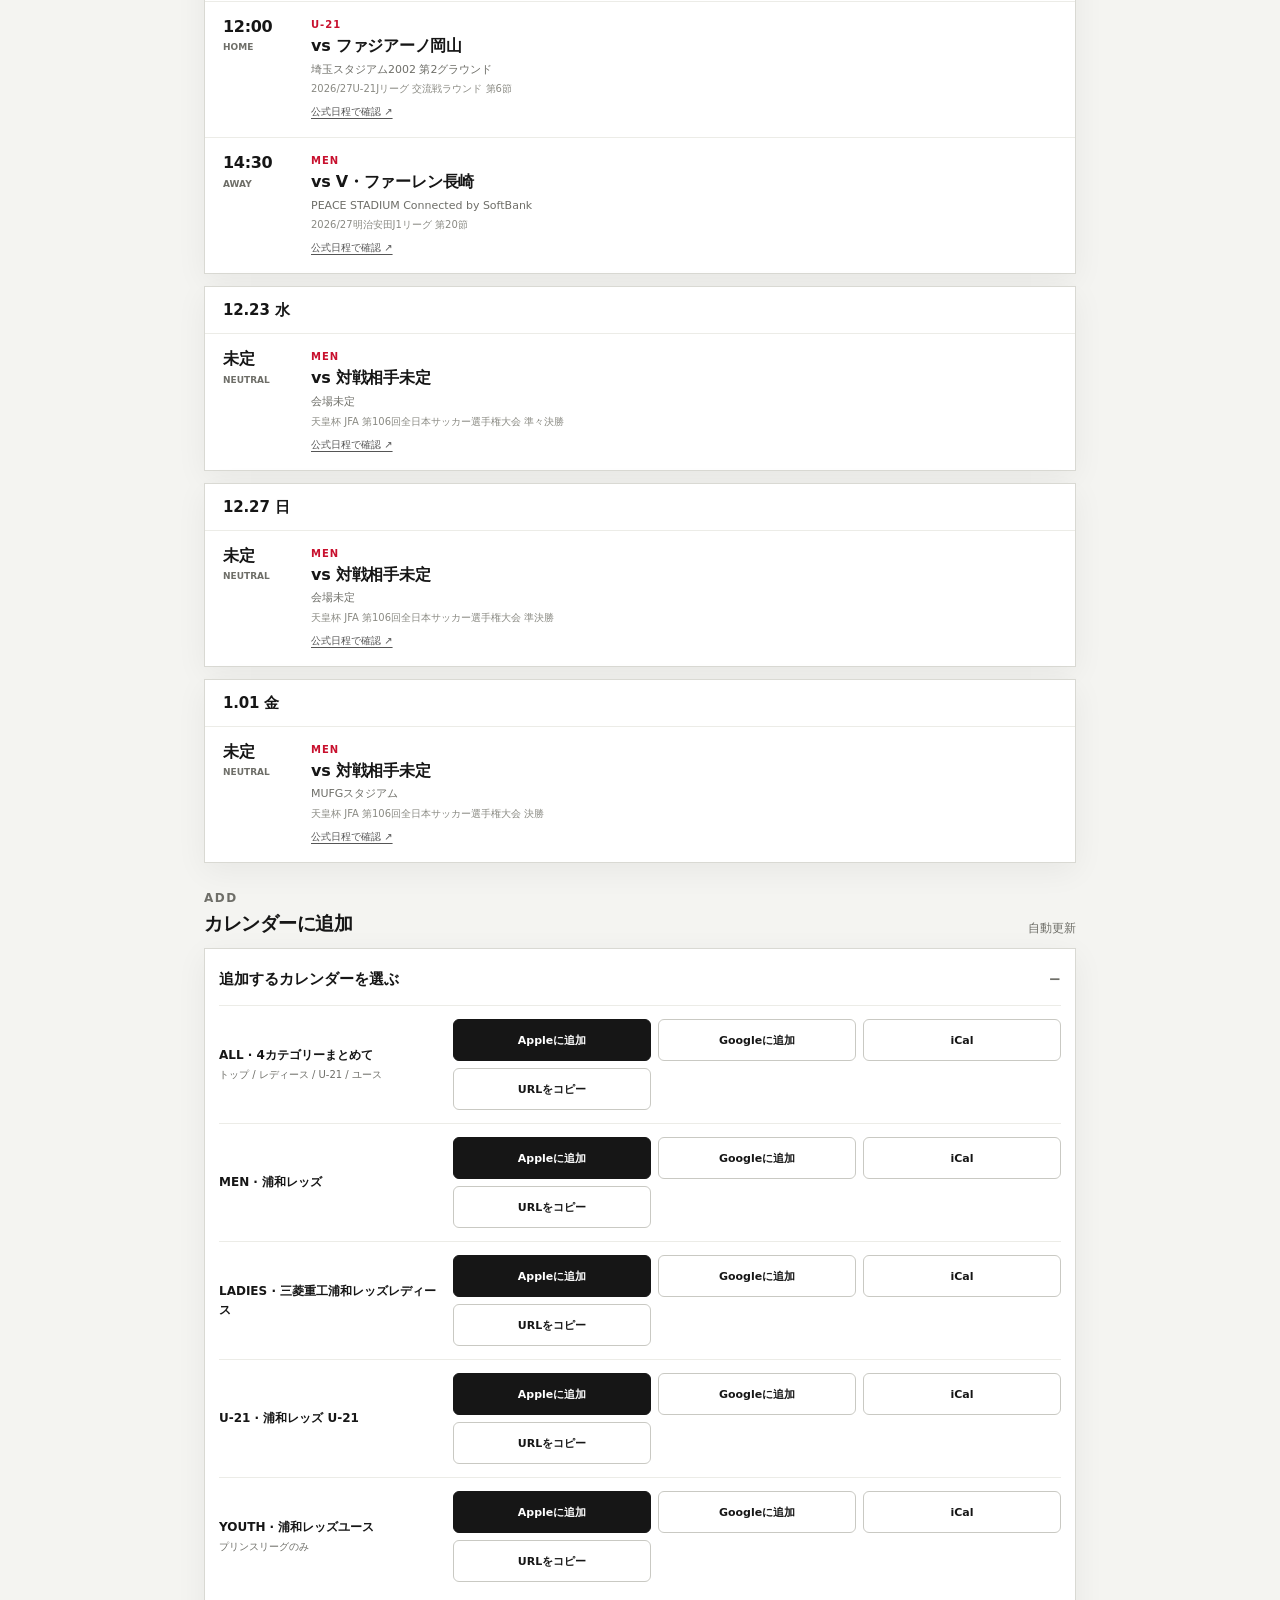
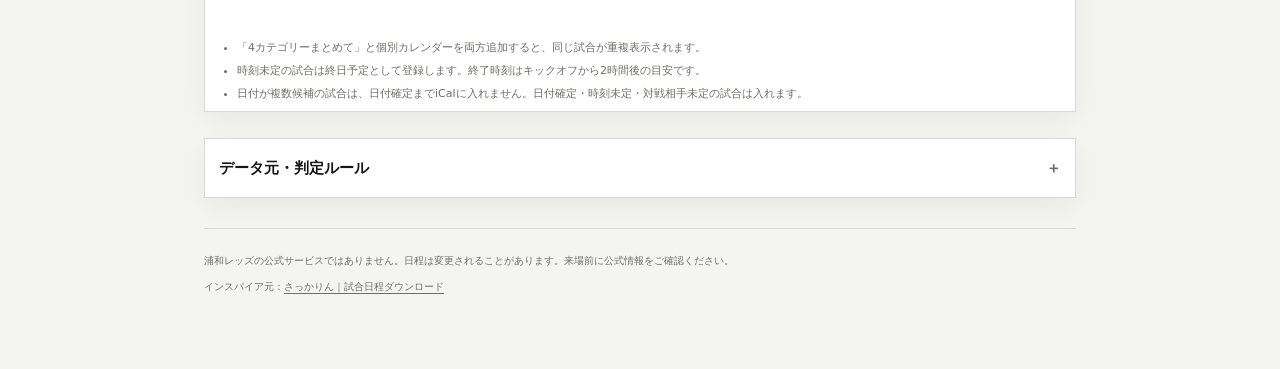
==== commit 7443264b: "Update REDS CALENDAR schedules" ====
--- a/redscalender/index.html
+++ b/redscalender/index.html
@@ -4,8 +4,8 @@
 <meta charset="utf-8">
 <meta name="viewport" content="width=device-width,initial-scale=1,viewport-fit=cover">
 <meta name="theme-color" content="#f4f4f1">
-<meta name="description" content="浦和レッズのトップ、レディース、U-21、ユース（プリンスリーグ）の日程を横断表示。直近60日の同日開催・時間重複を確認し、iPhone・Googleカレンダーに追加できる非公式カレンダー。">
-<title>REDS CALENDAR｜浦和の次の60日</title>
+<meta name="description" content="浦和レッズのトップ、レディース、U-21、ユース（プリンスリーグ）の直近結果と今後の日程を、NOW中心の一本の時間軸で横断表示する非公式カレンダー。">
+<title>REDS CALENDAR｜浦和のいまと、その次</title>
 <style>
 :root{--red:#c8102e;--ink:#161616;--muted:#6e6e68;--paper:#f4f4f1;--card:#fff;--line:#d9d9d3;--soft:#ecece7;--shadow:0 8px 30px rgba(0,0,0,.055)}
 *{box-sizing:border-box}
@@ -44,6 +44,14 @@
 .next-team{margin-top:7px;font-size:9px;font-weight:850;letter-spacing:.1em;color:var(--muted)}
 .next-opponent{margin-top:2px;font-size:14px;line-height:1.32;font-weight:850;letter-spacing:-.015em;overflow-wrap:anywhere}
 .next-venue{margin-top:5px;font-size:10px;line-height:1.4;color:var(--muted);overflow-wrap:anywhere}
+.next-result{font-size:22px;line-height:1;font-weight:950;letter-spacing:-.04em}
+.next-final-meta{margin-top:5px;font-size:9px;font-weight:850;letter-spacing:.08em;color:var(--muted)}
+.last-row{display:block;margin-top:12px;padding-top:10px;border-top:1px solid var(--soft);text-decoration:none}
+.last-row:hover .last-opponent{text-decoration:underline}
+.last-top{display:flex;align-items:baseline;justify-content:space-between;gap:7px}
+.last-label{font-size:9px;font-weight:900;letter-spacing:.09em;color:var(--muted)}
+.last-score{font-size:13px;font-weight:950;white-space:nowrap}
+.last-opponent{margin-top:3px;font-size:10px;line-height:1.35;color:#494945;overflow-wrap:anywhere}
 .stats{display:grid;grid-template-columns:repeat(3,1fr);gap:7px}
 .stat-card{padding:12px 10px;min-width:0}
 .stat-value{font-size:22px;font-weight:900;line-height:1;letter-spacing:-.04em}
@@ -59,6 +67,8 @@
 .pulse-dot{width:4px;height:9px;border-radius:3px;background:#343431}
 .pulse-day.has-overlap .pulse-dot{background:var(--red)}
 .pulse-day.same-day{box-shadow:inset 0 -2px 0 var(--red)}
+.pulse-day.past .pulse-dot{opacity:.55}
+.pulse-day.today{box-shadow:inset 0 -3px 0 var(--ink)}
 .pulse-day.today .pulse-num{display:inline-grid;place-items:center;width:19px;height:19px;border-radius:50%;background:var(--ink);color:#fff}
 .legend{display:flex;flex-wrap:wrap;gap:7px 14px;margin-top:8px;color:var(--muted);font-size:11px}
 .legend b{color:var(--ink)}
@@ -66,6 +76,7 @@
 .timeline{display:grid;gap:10px}
 .day{scroll-margin-top:84px;background:var(--card);border:1px solid var(--line);box-shadow:var(--shadow)}
 .day.collision{border-top:3px solid var(--red)}
+.day.today-day{border-top:3px solid var(--ink)}
 .day-head{display:flex;justify-content:space-between;gap:12px;padding:11px 14px;border-bottom:1px solid var(--soft)}
 .day-date{font-weight:900;letter-spacing:-.01em}
 .day-badges{display:flex;flex-wrap:wrap;justify-content:flex-end;gap:5px}
@@ -74,6 +85,10 @@
 .event{display:grid;grid-template-columns:58px 1fr;gap:12px;padding:14px;border-bottom:1px solid var(--soft)}
 .event:last-child{border-bottom:0}
 .event-time{font-size:16px;line-height:1.2;font-weight:900;letter-spacing:-.02em}
+.event-state{font-size:9px;font-weight:950;letter-spacing:.1em;color:var(--muted)}
+.event-score{margin-top:2px;font-size:18px;line-height:1.1;font-weight:950;letter-spacing:-.03em}
+.event-pk{margin-top:3px;font-size:9px;font-weight:800;color:var(--muted)}
+.event.final .event-team{color:var(--ink)}
 .event-side{margin-top:4px;font-size:9px;color:var(--muted);font-weight:800}
 .event-team{font-size:10px;font-weight:900;letter-spacing:.1em;color:var(--red)}
 .event-vs{margin-top:2px;font-size:16px;line-height:1.35;font-weight:850;letter-spacing:-.015em}
@@ -114,8 +129,8 @@
 <header class="masthead">
 <p class="kicker">2026/27 · UNOFFICIAL</p>
 <h1>REDS<br>CALENDAR</h1>
-<p class="lede">トップ、レディース、U-21、ユース。浦和の次の60日を、ひとつの時間軸で見る。</p>
-<div class="statusline"><span id="updated">データ確認中</span><span>ユースはプリンスリーグのみ</span><span>時刻重複は1試合2時間の目安で判定</span></div>
+<p class="lede">トップ、レディース、U-21、ユース。直近の結果から次戦まで、浦和の「いま」をひとつの時間軸で見る。</p>
+<div class="statusline"><span id="updated">データ確認中</span><span>過去14日＋未来60日</span><span>ユースはプリンスリーグのみ</span><span>結果は公式情報の反映後に更新</span></div>
 </header>
 
 <nav class="quick-nav" aria-label="表示する予定">
@@ -147,9 +162,9 @@
 <details class="source-panel">
 <summary>データ元・判定ルール</summary>
 <div class="sources">
-<div class="source-item">MEN / U-21：<a href="https://www.urawa-reds.co.jp/game/">浦和レッズ公式 試合日程</a></div>
-<div class="source-item">LADIES：<a href="https://www.urawa-reds.co.jp/redsladies/gameresults/2026.html">三菱重工浦和レッズレディース公式 日程・結果</a></div>
-<div class="source-item">YOUTH：<a href="https://www.urawa-reds.co.jp/reds_ikusei/youth_games/2026.html">浦和レッズ育成公式 ユース試合日程</a>のうち、プリンスリーグ関東1部のみ</div>
+<div class="source-item">MEN / U-21：<a href="https://www.urawa-reds.co.jp/game/">浦和レッズ公式 試合日程・結果</a>。直近の公式試合結果記事が見つかる場合は詳細リンクとして使用。</div>
+<div class="source-item">LADIES：<a href="https://www.urawa-reds.co.jp/redsladies/gameresults/2026.html">三菱重工浦和レッズレディース公式 日程・結果</a>。「公式記録」がある試合はそのリンクを使用。</div>
+<div class="source-item">YOUTH：<a href="https://www.urawa-reds.co.jp/reds_ikusei/youth_games/2026.html">浦和レッズ育成公式 ユース試合日程</a>のプリンスリーグ関東1部のみ。直近結果は<a href="https://www.urawa-reds.co.jp/reds_ikusei/news/">育成NEWS</a>でも補完。</div>
 <div class="source-item">同日開催：同じ日付に2試合以上。時間重複：開始時刻が判明している試合を各2時間として計算し、その時間帯が重なる場合。</div>
 </div>
 </details>
@@ -185,6 +200,9 @@
   const labels = () => ({...FALLBACK_LABELS,...(data?.meta?.labels || {})});
   const names = () => ({...FALLBACK_NAMES,...(data?.meta?.names || {})});
   const allEvents = () => TEAM_ORDER.flatMap(team => (data.teams[team] || []).map(event => ({...event,team})));
+  const resultText = event => event?.result ? `${event.result.mark || ''} ${event.result.scoreFor}–${event.result.scoreAgainst}`.trim() : '';
+  const penaltyText = event => event?.result && Number.isFinite(event.result.penaltyFor) && Number.isFinite(event.result.penaltyAgainst) ? `PK ${event.result.penaltyFor}–${event.result.penaltyAgainst}` : '';
+  const detailUrl = event => event?.detail?.url || event?.source || '';
 
   function overlapInfo(events) {
     const timed = events.filter(event => event.time).sort((a,b) => eventStart(a)-eventStart(b));
@@ -213,11 +231,18 @@
 
   function currentWindow() {
     const today = dateKeyJst(new Date());
+    const pastDays = data.pastWindowDays || 14;
+    const start = addDays(today, -pastDays);
     const end = addDays(today, (data.windowDays || 60) - 1);
-    return {today,end};
-  }
-
-  function windowEvents() {
+    return {today,start,end,pastDays};
+  }
+
+  function timelineEvents() {
+    const {start,end} = currentWindow();
+    return allEvents().filter(event => event.date && event.date >= start && event.date <= end);
+  }
+
+  function futureEvents() {
     const {today,end} = currentWindow();
     return allEvents().filter(event => event.date && event.date >= today && event.date <= end);
   }
@@ -242,29 +267,49 @@
   function renderNextByTeam(base) {
     const {today} = currentWindow();
     const hasToday = base.some(event => event.date === today);
+    const history = allEvents()
+      .filter(event => event.date && event.date < today && event.resultConfirmed)
+      .sort((a,b) => ((b.date || '') + (b.time || '99:99')).localeCompare((a.date || '') + (a.time || '99:99')));
+
     const cards = TEAM_ORDER.map(team => {
       const teamEvents = base.filter(item => item.team === team);
       const todayEvents = teamEvents.filter(item => item.date === today);
       const shown = todayEvents.length ? todayEvents : teamEvents.slice(0,1);
       const mode = todayEvents.length ? 'TODAY' : 'NEXT';
+      const last = history.find(item => item.team === team);
+
+      const lastHtml = last ? `<a class="last-row" href="${esc(detailUrl(last))}" aria-label="${esc(labels()[team])} 前戦 ${formatDay(last.date)} ${resultText(last)} ${displayOpponent(last)} 公式詳細">
+        <div class="last-top"><span class="last-label">LAST · ${esc(formatDay(last.date))}</span><span class="last-score">${esc(resultText(last))}</span></div>
+        <div class="last-opponent">vs ${esc(displayOpponent(last))} ↗</div>
+      </a>` : '';
+
       if (!shown.length) {
-        return `<article class="next-card"><div class="next-label">NEXT · ${esc(labels()[team])}</div><div class="empty">直近60日に予定なし</div></article>`;
+        return `<article class="next-card"><div class="next-label">NEXT · ${esc(labels()[team])}</div><div class="empty">直近60日に予定なし</div>${lastHtml}</article>`;
       }
-      const matches = shown.map(event => `<div class="next-match">
-        <div class="next-time">${esc(event.time || '未定')}</div>
-        <div class="next-opponent">vs ${esc(displayOpponent(event))}</div>
-        <div class="next-venue">${esc(event.venue)}</div>
-      </div>`).join('');
+
+      const matches = shown.map(event => {
+        const primary = event.resultConfirmed
+          ? `<div class="next-result">${esc(resultText(event))}</div><div class="next-final-meta">FINAL${event.time ? ' · '+esc(event.time) : ''}${penaltyText(event) ? ' · '+esc(penaltyText(event)) : ''}</div>`
+          : `<div class="next-time">${esc(event.time || '未定')}</div>`;
+        return `<div class="next-match">
+          ${primary}
+          <div class="next-opponent">vs ${esc(displayOpponent(event))}</div>
+          <div class="next-venue">${esc(event.venue)}</div>
+        </div>`;
+      }).join('');
+
       return `<article class="next-card ${mode === 'TODAY' ? 'today' : ''}">
         <div class="next-label">${mode} · ${esc(labels()[team])}</div>
         <div class="next-date">${esc(formatDay(shown[0].date,true))}</div>
         <div class="next-team">${esc(names()[team])}</div>
         <div class="next-main">${matches}</div>
+        ${lastHtml}
       </article>`;
     }).join('');
+
     const title = hasToday ? '今日と、その次。' : '各カテゴリーの次戦';
     const kicker = hasToday ? 'TODAY / NEXT' : 'NEXT';
-    return `<section class="section" aria-labelledby="next-title"><div class="section-head"><div><p class="kicker">${kicker}</p><h2 id="next-title">${title}</h2></div><p>4カテゴリー</p></div><div class="next-grid">${cards}</div></section>`;
+    return `<section class="section" aria-labelledby="next-title"><div class="section-head"><div><p class="kicker">${kicker}</p><h2 id="next-title">${title}</h2></div><p>前戦もひと目で</p></div><div class="next-grid">${cards}</div></section>`;
   }
 
   function renderStats(base) {
@@ -279,31 +324,36 @@
   }
 
   function renderPulse(base, visible) {
-    const {today} = currentWindow();
+    const {today,pastDays} = currentWindow();
     const baseGroups = grouped(base);
     const visibleDates = new Set(visible.map(event => event.date));
+    const futureDays = data.windowDays || 60;
     let cells = '';
-    for (let i=0;i<(data.windowDays || 60);i++) {
+    for (let i=-pastDays;i<futureDays;i++) {
       const key = addDays(today,i);
       const list = baseGroups.get(key) || [];
       const pairs = overlapInfo(list);
       const [,m,d] = key.split('-').map(Number);
-      const prevKey = i ? addDays(today,i-1) : null;
+      const prevKey = i>-pastDays ? addDays(today,i-1) : null;
       const prevMonth = prevKey ? Number(prevKey.slice(5,7)) : null;
-      const monthText = i===0 || prevMonth!==m ? `${m}月` : '';
+      const monthText = i===-pastDays || prevMonth!==m ? `${m}月` : '';
       const isRelevant = activeFilter === 'all' ? list.length>0 : visibleDates.has(key);
       const dots = isRelevant ? list.slice(0,4).map(()=>'<span class="pulse-dot"></span>').join('') : '';
       const classes = ['pulse-day'];
+      if (key < today) classes.push('past');
       if (list.length>=2) classes.push('same-day');
       if (pairs.length) classes.push('has-overlap');
-      if (i===0) classes.push('today');
-      const label = `${m}月${d}日 ${list.length ? list.length+'試合' : '試合なし'}${pairs.length ? '、時間重複あり' : ''}`;
+      if (key===today) classes.push('today');
+      const finals = list.filter(event=>event.resultConfirmed).length;
+      const stateText = key < today ? (finals ? `、結果${finals}試合` : '') : '';
+      const label = `${m}月${d}日 ${list.length ? list.length+'試合' : '試合なし'}${stateText}${pairs.length ? '、時間重複あり' : ''}`;
       cells += `<button class="${classes.join(' ')}" type="button" data-date-jump="${key}" ${isRelevant?'':'disabled'} aria-label="${esc(label)}"><div class="pulse-month">${monthText}</div><div class="pulse-num">${d}</div><div class="pulse-dots">${dots}</div></button>`;
     }
-    return `<section class="section" aria-labelledby="pulse-title"><div class="section-head"><div><p class="kicker">60 DAYS</p><h2 id="pulse-title">浦和の密度</h2></div><p>横にスワイプ</p></div><div class="pulse-wrap"><div class="pulse">${cells}</div></div><div class="legend"><span><b>棒</b>＝試合数</span><span><b>赤線</b>＝同日開催あり</span><span><b>赤い棒</b>＝時間重複あり</span></div></section>`;
+    return `<section class="section" aria-labelledby="pulse-title"><div class="section-head"><div><p class="kicker">PAST ${pastDays} / NEXT ${futureDays}</p><h2 id="pulse-title">浦和の密度</h2></div><p>過去 ← NOW → 未来</p></div><div class="pulse-wrap"><div class="pulse">${cells}</div></div><div class="legend"><span><b>左側</b>＝最近の結果</span><span><b>黒丸</b>＝今日</span><span><b>赤線</b>＝同日開催</span><span><b>赤い棒</b>＝時間重複</span></div></section>`;
   }
 
   function renderTimeline(base, visible) {
+    const {today,pastDays} = currentWindow();
     const groups = grouped(visible);
     const baseGroups = grouped(base);
     const rows = [...groups.entries()].sort(([a],[b])=>a.localeCompare(b));
@@ -311,14 +361,30 @@
       const allDay = baseGroups.get(date) || [];
       const pairs = overlapInfo(allDay);
       const collision = allDay.length>=2;
-      const badges = [collision ? `<span class="badge ${pairs.length?'red':''}">同日 ${allDay.length}</span>` : '', pairs.length ? `<span class="badge red">時間重複 ${esc([...new Set(pairs.map(formatOverlap))].join('・'))}</span>` : ''].join('');
-      const events = list.map(event => `<article class="event">
-        <div><div class="event-time">${esc(event.time || '未定')}</div><div class="event-side">${event.side==='UNSPECIFIED'?'':esc(event.side)}</div></div>
-        <div><div class="event-team">${esc(labels()[event.team])}</div><div class="event-vs">vs ${esc(displayOpponent(event))}</div><div class="event-meta">${esc(event.venue)}</div><div class="event-comp">${esc(event.competition)}</div><a class="event-source" href="${esc(event.source)}">公式日程で確認</a></div>
-      </article>`).join('');
-      return `<section class="day ${collision?'collision':''}" id="day-${date}"><div class="day-head"><span class="day-date">${esc(formatDay(date,true))}</span><span class="day-badges">${badges}</span></div>${events}</section>`;
+      const isToday = date === today;
+      const badges = [
+        isToday ? '<span class="badge now">NOW</span>' : '',
+        collision ? `<span class="badge ${pairs.length?'red':''}">同日 ${allDay.length}</span>` : '',
+        pairs.length ? `<span class="badge red">時間重複 ${esc([...new Set(pairs.map(formatOverlap))].join('・'))}</span>` : ''
+      ].join('');
+
+      const events = list.map(event => {
+        const final = !!event.resultConfirmed;
+        const left = final
+          ? `<div class="event-state">FINAL</div><div class="event-score">${esc(resultText(event))}</div>${penaltyText(event)?`<div class="event-pk">${esc(penaltyText(event))}</div>`:''}`
+          : `<div class="event-time">${esc(event.time || '未定')}</div><div class="event-side">${event.side==='UNSPECIFIED'?'':esc(event.side)}</div>`;
+        const url = detailUrl(event);
+        const linkLabel = final ? (event.detail?.label || '公式日程') : '公式日程で確認';
+        return `<article class="event ${final?'final':''}">
+          <div>${left}</div>
+          <div><div class="event-team">${esc(labels()[event.team])}</div><div class="event-vs">vs ${esc(displayOpponent(event))}</div><div class="event-meta">${esc(event.venue)}${final && event.time ? ' · '+esc(event.time) : ''}</div><div class="event-comp">${esc(event.competition)}</div>${url?`<a class="event-source" href="${esc(url)}">${esc(linkLabel)} ↗</a>`:''}</div>
+        </article>`;
+      }).join('');
+
+      return `<section class="day ${collision?'collision ':''}${isToday?'today-day':''}" id="day-${date}"><div class="day-head"><span class="day-date">${esc(formatDay(date,true))}</span><span class="day-badges">${badges}</span></div>${events}</section>`;
     }).join('');
-    return `<section class="section" aria-labelledby="timeline-title"><div class="section-head"><div><p class="kicker">TIMELINE</p><h2 id="timeline-title">次の60日</h2></div><p>${visible.length}試合</p></div><div class="timeline">${htmlRows || '<div class="empty">この条件の予定はありません。</div>'}</div></section>`;
+
+    return `<section class="section" aria-labelledby="timeline-title"><div class="section-head"><div><p class="kicker">NOW LINE</p><h2 id="timeline-title">過去${pastDays}日と次の${data.windowDays || 60}日</h2></div><p>${visible.length}試合</p></div><div class="timeline">${htmlRows || '<div class="empty">この条件の試合はありません。</div>'}</div></section>`;
   }
 
   function renderCalendarList() {
@@ -335,9 +401,10 @@
   }
 
   function render() {
-    const base = windowEvents().sort((a,b) => ((a.date || '') + (a.time || '99:99')).localeCompare((b.date || '') + (b.time || '99:99')));
-    const visible = filteredEvents(base);
-    app.innerHTML = `${renderNextByTeam(base)}<div class="hero-grid">${renderStats(base)}</div>${renderPulse(base,visible)}${renderTimeline(base,visible)}`;
+    const timelineBase = timelineEvents().sort((a,b) => ((a.date || '') + (a.time || '99:99')).localeCompare((b.date || '') + (b.time || '99:99')));
+    const futureBase = futureEvents().sort((a,b) => ((a.date || '') + (a.time || '99:99')).localeCompare((b.date || '') + (b.time || '99:99')));
+    const visible = filteredEvents(timelineBase);
+    app.innerHTML = `${renderNextByTeam(futureBase)}<div class="hero-grid">${renderStats(futureBase)}</div>${renderPulse(timelineBase,visible)}${renderTimeline(timelineBase,visible)}`;
     renderCalendarList();
     document.querySelectorAll('[data-date-jump]').forEach(button => button.addEventListener('click',()=>{
       document.getElementById(`day-${button.dataset.dateJump}`)?.scrollIntoView({behavior:'smooth',block:'start'});
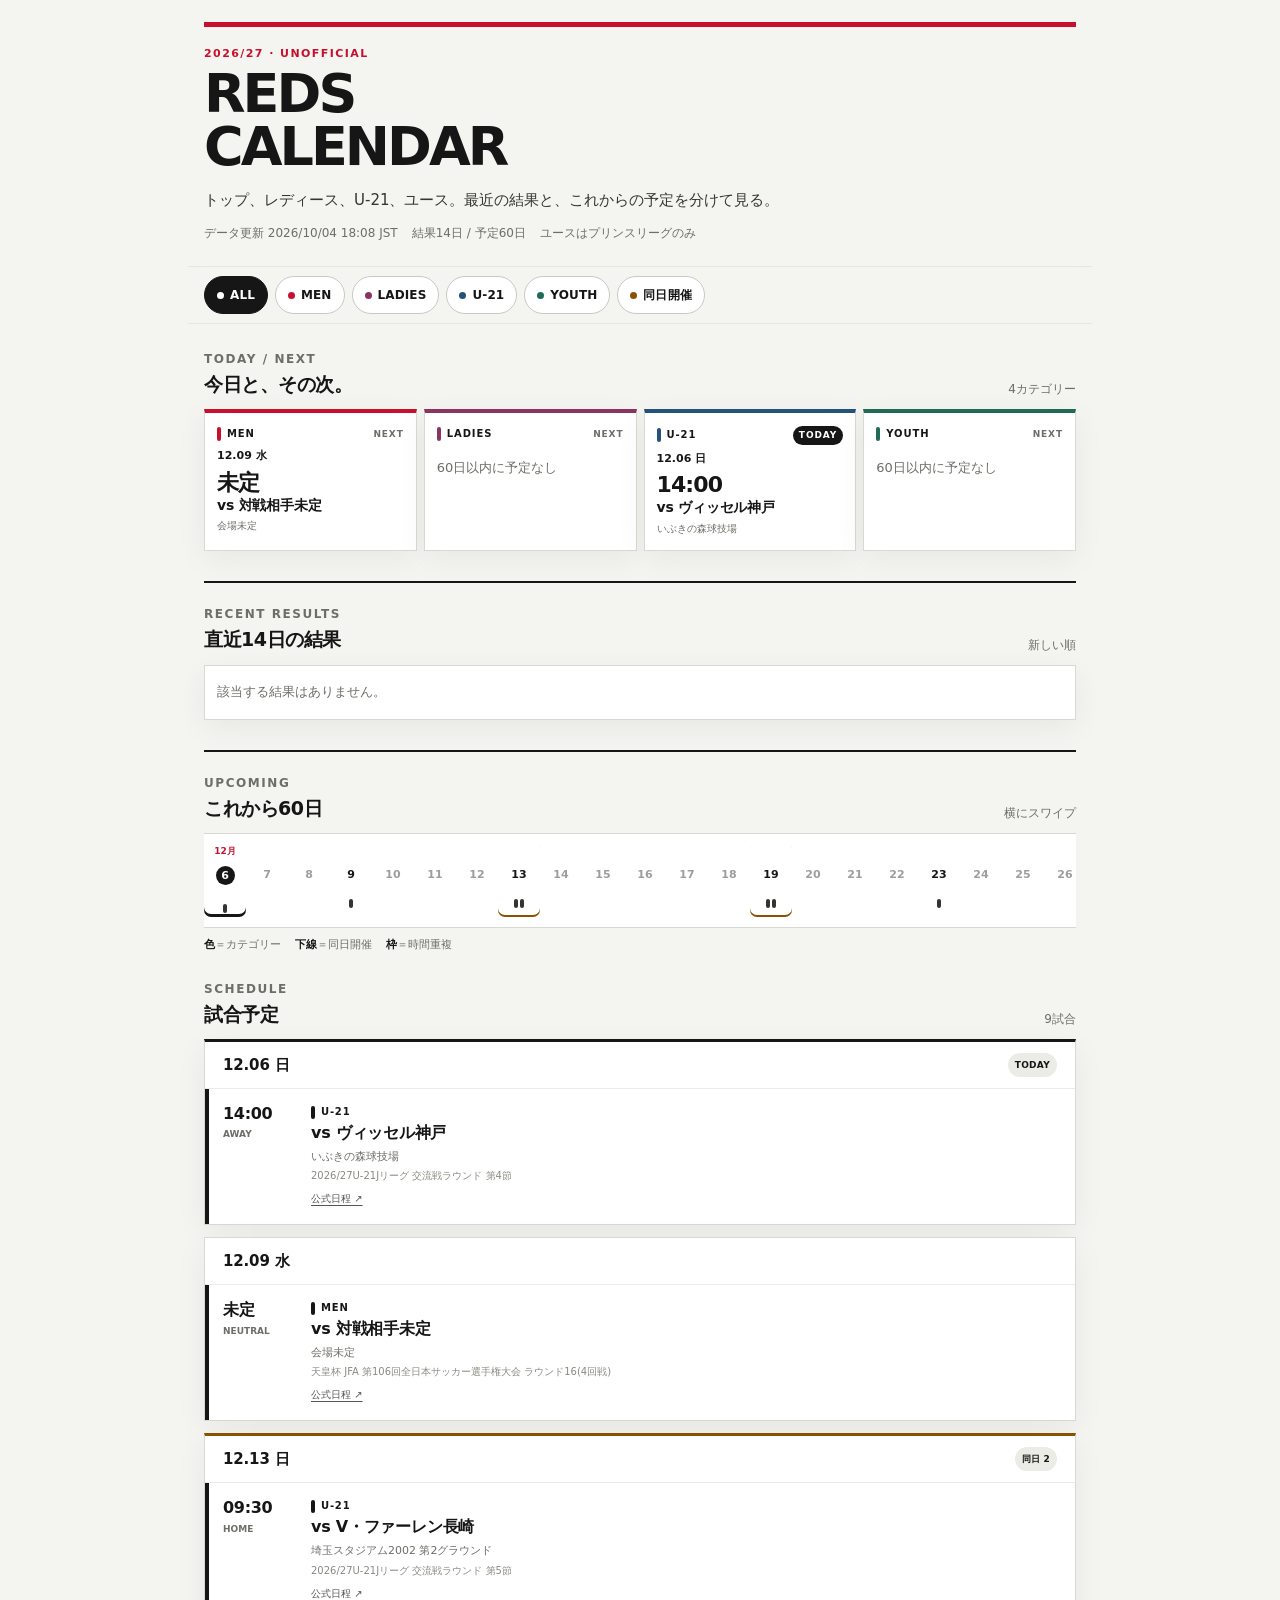
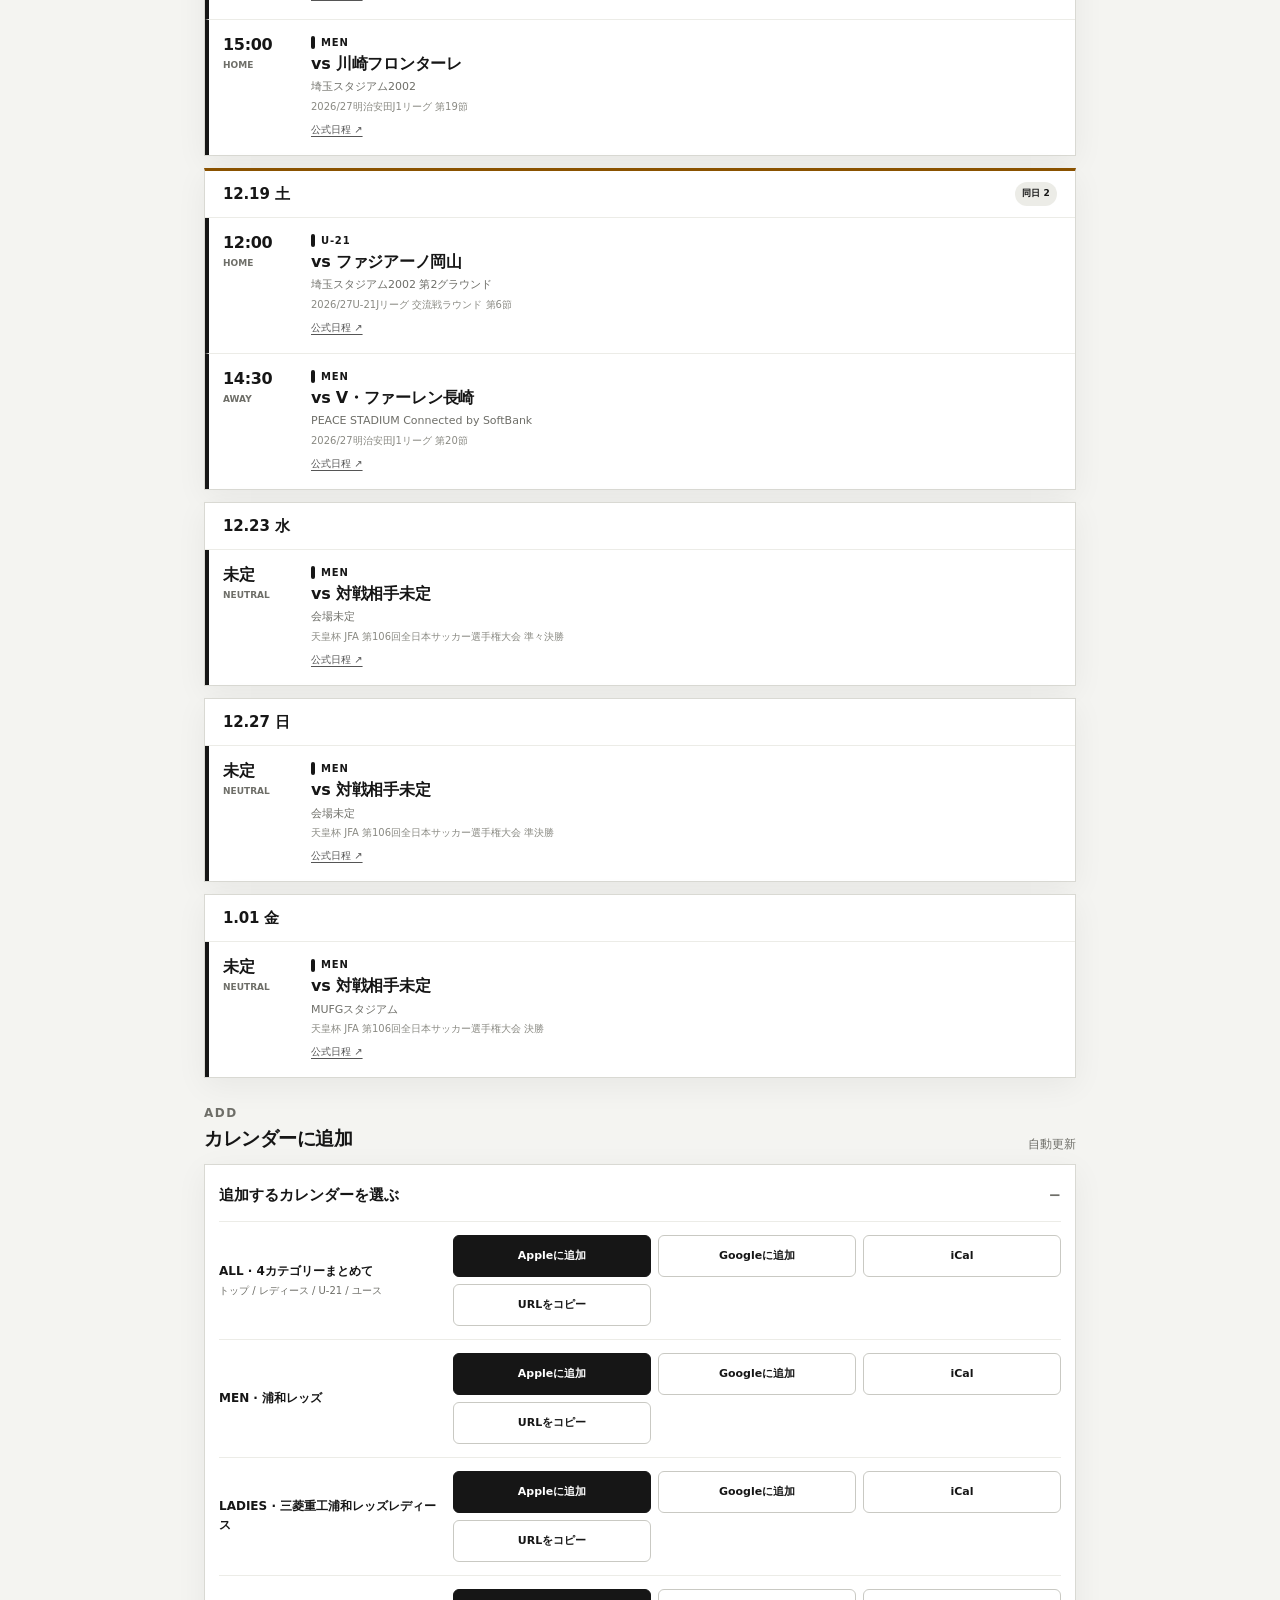
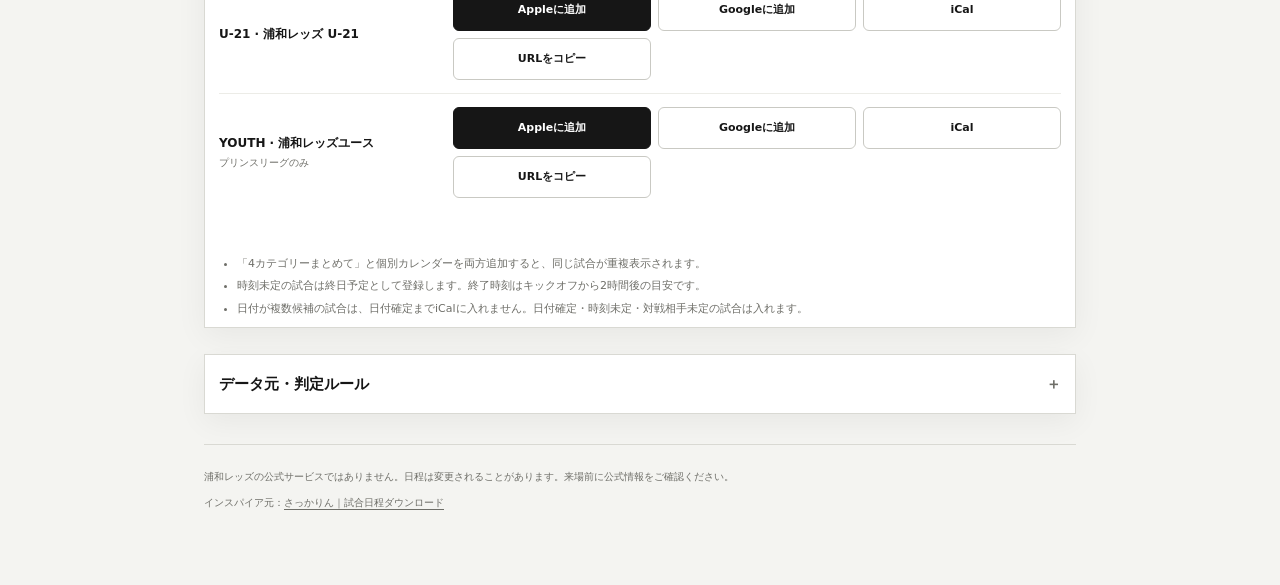
==== commit b937d1b5: "Update REDS CALENDAR schedules" ====
--- a/redscalender/index.html
+++ b/redscalender/index.html
@@ -4,10 +4,10 @@
 <meta charset="utf-8">
 <meta name="viewport" content="width=device-width,initial-scale=1,viewport-fit=cover">
 <meta name="theme-color" content="#f4f4f1">
-<meta name="description" content="浦和レッズのトップ、レディース、U-21、ユース（プリンスリーグ）の直近結果と今後の日程を、NOW中心の一本の時間軸で横断表示する非公式カレンダー。">
+<meta name="description" content="浦和レッズのトップ、レディース、U-21、ユース（プリンスリーグ）の直近14日の結果と今後60日の予定を、分けて素早く確認できる非公式カレンダー。">
 <title>REDS CALENDAR｜浦和のいまと、その次</title>
 <style>
-:root{--red:#c8102e;--ink:#161616;--muted:#6e6e68;--paper:#f4f4f1;--card:#fff;--line:#d9d9d3;--soft:#ecece7;--shadow:0 8px 30px rgba(0,0,0,.055)}
+:root{--red:#c8102e;--ink:#161616;--muted:#6e6e68;--paper:#f4f4f1;--card:#fff;--line:#d9d9d3;--soft:#ecece7;--signal:#8a5200;--c-men:#c8102e;--c-ladies:#8a3561;--c-u21:#24527a;--c-youth:#1f6b57;--shadow:0 8px 30px rgba(0,0,0,.055)}
 *{box-sizing:border-box}
 html{scroll-behavior:smooth;scroll-padding-top:86px}
 body{margin:0;background:var(--paper);color:var(--ink);font:15px/1.6 system-ui,-apple-system,"Hiragino Sans","Yu Gothic UI",sans-serif;-webkit-text-size-adjust:100%}
@@ -23,20 +23,30 @@
 .statusline{display:flex;flex-wrap:wrap;gap:6px 14px;margin-top:12px;color:var(--muted);font-size:12px}
 .quick-nav{position:sticky;z-index:20;top:0;margin:14px -16px 0;padding:9px 16px;background:color-mix(in srgb,var(--paper) 92%,transparent);backdrop-filter:blur(12px);border-block:1px solid rgba(0,0,0,.06);display:flex;gap:7px;overflow-x:auto;scrollbar-width:none}
 .quick-nav::-webkit-scrollbar{display:none}
-.chip{flex:0 0 auto;border:1px solid #c9c9c3;border-radius:999px;background:#fff;padding:8px 12px;min-height:38px;font-size:12px;font-weight:750;letter-spacing:.01em;cursor:pointer}
-.chip[aria-pressed="true"]{background:var(--ink);border-color:var(--ink);color:#fff}
-.chip.overlap[aria-pressed="true"]{background:var(--red);border-color:var(--red)}
+.chip{--category-color:var(--ink);flex:0 0 auto;border:1px solid #c9c9c3;border-radius:999px;background:#fff;padding:8px 12px;min-height:38px;font-size:12px;font-weight:800;letter-spacing:.01em;cursor:pointer;display:inline-flex;align-items:center;gap:6px}
+.chip::before{content:"";width:7px;height:7px;border-radius:50%;background:var(--category-color);flex:0 0 auto}
+.chip[data-filter="men"]{--category-color:var(--c-men)}
+.chip[data-filter="ladies"]{--category-color:var(--c-ladies)}
+.chip[data-filter="u21"]{--category-color:var(--c-u21)}
+.chip[data-filter="youth"]{--category-color:var(--c-youth)}
+.chip[data-filter="overlap"]{--category-color:var(--signal)}
+.chip[aria-pressed="true"]{background:var(--category-color);border-color:var(--category-color);color:#fff}
+.chip[aria-pressed="true"]::before{background:#fff}
 .section{margin-top:26px}
 .section-head{display:flex;align-items:end;justify-content:space-between;gap:12px;margin-bottom:10px}
 .section-head h2{margin:0;font-size:19px;letter-spacing:-.025em}
 .section-head p{margin:0;color:var(--muted);font-size:12px}
-.hero-grid{display:grid;gap:10px;margin-top:20px}
 .next-grid{display:grid;grid-template-columns:repeat(2,minmax(0,1fr));gap:7px}
-.next-card,.stat-card,.calendar-panel,.source-panel{background:var(--card);border:1px solid var(--line);box-shadow:var(--shadow)}
-.next-card{min-width:0;padding:13px 12px 12px;border-top:3px solid var(--ink)}
-.next-card.today{border-top-color:var(--red)}
-.next-label{font-size:10px;font-weight:900;letter-spacing:.11em;color:var(--muted)}
-.next-card.today .next-label{color:var(--red)}
+.next-card,.calendar-panel,.source-panel{background:var(--card);border:1px solid var(--line);box-shadow:var(--shadow)}
+.team-men{--category-color:var(--c-men)}
+.team-ladies{--category-color:var(--c-ladies)}
+.team-u21{--category-color:var(--c-u21)}
+.team-youth{--category-color:var(--c-youth)}
+.next-card{min-width:0;padding:13px 12px 12px;border-top:4px solid var(--category-color,var(--ink))}
+.next-label{display:flex;align-items:center;gap:6px;font-size:10px;font-weight:900;letter-spacing:.09em;color:var(--ink)}
+.next-label::before,.team-tag::before{content:"";width:4px;height:14px;border-radius:3px;background:var(--category-color,var(--ink));flex:0 0 auto}
+.next-state{margin-left:auto;color:var(--muted);font-size:9px;letter-spacing:.1em}
+.next-card.today .next-state{background:var(--ink);color:#fff;border-radius:999px;padding:2px 6px}
 .next-date{margin-top:5px;font-size:11px;font-weight:800}
 .next-main{margin-top:7px}
 .next-match+.next-match{margin-top:10px;padding-top:10px;border-top:1px solid var(--soft)}
@@ -46,16 +56,17 @@
 .next-venue{margin-top:5px;font-size:10px;line-height:1.4;color:var(--muted);overflow-wrap:anywhere}
 .next-result{font-size:22px;line-height:1;font-weight:950;letter-spacing:-.04em}
 .next-final-meta{margin-top:5px;font-size:9px;font-weight:850;letter-spacing:.08em;color:var(--muted)}
-.last-row{display:block;margin-top:12px;padding-top:10px;border-top:1px solid var(--soft);text-decoration:none}
-.last-row:hover .last-opponent{text-decoration:underline}
-.last-top{display:flex;align-items:baseline;justify-content:space-between;gap:7px}
-.last-label{font-size:9px;font-weight:900;letter-spacing:.09em;color:var(--muted)}
-.last-score{font-size:13px;font-weight:950;white-space:nowrap}
-.last-opponent{margin-top:3px;font-size:10px;line-height:1.35;color:#494945;overflow-wrap:anywhere}
-.stats{display:grid;grid-template-columns:repeat(3,1fr);gap:7px}
-.stat-card{padding:12px 10px;min-width:0}
-.stat-value{font-size:22px;font-weight:900;line-height:1;letter-spacing:-.04em}
-.stat-label{margin-top:5px;font-size:10px;color:var(--muted);line-height:1.35}
+.results-board{background:var(--card);border:1px solid var(--line);box-shadow:var(--shadow)}
+.result-row{--category-color:var(--ink);display:grid;grid-template-columns:48px 72px 58px minmax(0,1fr) 18px;gap:7px;align-items:center;min-height:48px;padding:8px 10px;border-bottom:1px solid var(--soft);text-decoration:none}
+.result-row:last-child{border-bottom:0}
+.result-row:hover{background:#fafaf7}
+.result-date{font-size:11px;font-weight:850;color:var(--muted);font-variant-numeric:tabular-nums}
+.team-tag{display:inline-flex;align-items:center;gap:6px;min-width:0;font-size:9px;font-weight:950;letter-spacing:.07em;white-space:nowrap}
+.result-score{font-size:15px;font-weight:950;letter-spacing:-.025em;white-space:nowrap}
+.result-opponent{min-width:0;font-size:12px;font-weight:800;line-height:1.25;overflow-wrap:anywhere}
+.result-pk{display:block;margin-top:1px;font-size:9px;color:var(--muted);font-weight:750}
+.result-arrow{font-size:14px;color:var(--muted);text-align:right}
+.section-divider{margin-top:30px;padding-top:22px;border-top:2px solid var(--ink)}
 .pulse-wrap{border-block:1px solid var(--line);background:#fff;overflow-x:auto;scrollbar-width:thin;scroll-snap-type:x proximity}
 .pulse{display:flex;width:max-content;min-width:100%;padding:9px 8px 10px}
 .pulse-day{width:38px;flex:0 0 38px;padding:4px 2px;border:0;background:transparent;border-radius:7px;cursor:pointer;scroll-snap-align:start;min-height:64px;position:relative}
@@ -64,10 +75,9 @@
 .pulse-month{height:15px;font-size:9px;font-weight:850;color:var(--red);line-height:1}
 .pulse-num{font-size:11px;font-weight:800;line-height:1.2}
 .pulse-dots{height:23px;display:flex;align-items:end;justify-content:center;gap:2px;margin-top:4px}
-.pulse-dot{width:4px;height:9px;border-radius:3px;background:#343431}
-.pulse-day.has-overlap .pulse-dot{background:var(--red)}
-.pulse-day.same-day{box-shadow:inset 0 -2px 0 var(--red)}
-.pulse-day.past .pulse-dot{opacity:.55}
+.pulse-dot{--category-color:#343431;width:4px;height:9px;border-radius:3px;background:var(--category-color)}
+.pulse-day.has-overlap{outline:1px solid color-mix(in srgb,var(--signal) 55%,transparent);outline-offset:-2px}
+.pulse-day.same-day{box-shadow:inset 0 -2px 0 var(--signal)}
 .pulse-day.today{box-shadow:inset 0 -3px 0 var(--ink)}
 .pulse-day.today .pulse-num{display:inline-grid;place-items:center;width:19px;height:19px;border-radius:50%;background:var(--ink);color:#fff}
 .legend{display:flex;flex-wrap:wrap;gap:7px 14px;margin-top:8px;color:var(--muted);font-size:11px}
@@ -75,14 +85,14 @@
 .empty{padding:16px 0;color:var(--muted);font-size:13px}
 .timeline{display:grid;gap:10px}
 .day{scroll-margin-top:84px;background:var(--card);border:1px solid var(--line);box-shadow:var(--shadow)}
-.day.collision{border-top:3px solid var(--red)}
+.day.collision{border-top:3px solid var(--signal)}
 .day.today-day{border-top:3px solid var(--ink)}
 .day-head{display:flex;justify-content:space-between;gap:12px;padding:11px 14px;border-bottom:1px solid var(--soft)}
 .day-date{font-weight:900;letter-spacing:-.01em}
 .day-badges{display:flex;flex-wrap:wrap;justify-content:flex-end;gap:5px}
 .badge{display:inline-flex;align-items:center;min-height:22px;padding:2px 7px;border-radius:999px;background:var(--soft);font-size:9px;font-weight:850;letter-spacing:.03em;white-space:nowrap}
-.badge.red{background:var(--red);color:#fff}
-.event{display:grid;grid-template-columns:58px 1fr;gap:12px;padding:14px;border-bottom:1px solid var(--soft)}
+.badge.red{background:var(--signal);color:#fff}
+.event{--category-color:var(--ink);display:grid;grid-template-columns:58px 1fr;gap:12px;padding:14px 14px 14px 12px;border-bottom:1px solid var(--soft);border-left:4px solid var(--category-color)}
 .event:last-child{border-bottom:0}
 .event-time{font-size:16px;line-height:1.2;font-weight:900;letter-spacing:-.02em}
 .event-state{font-size:9px;font-weight:950;letter-spacing:.1em;color:var(--muted)}
@@ -90,7 +100,8 @@
 .event-pk{margin-top:3px;font-size:9px;font-weight:800;color:var(--muted)}
 .event.final .event-team{color:var(--ink)}
 .event-side{margin-top:4px;font-size:9px;color:var(--muted);font-weight:800}
-.event-team{font-size:10px;font-weight:900;letter-spacing:.1em;color:var(--red)}
+.event-team{display:flex;align-items:center;gap:6px;font-size:10px;font-weight:900;letter-spacing:.08em;color:var(--ink)}
+.event-team::before{content:"";width:4px;height:13px;border-radius:3px;background:var(--category-color)}
 .event-vs{margin-top:2px;font-size:16px;line-height:1.35;font-weight:850;letter-spacing:-.015em}
 .event-meta{margin-top:5px;font-size:11px;color:var(--muted);line-height:1.5}
 .event-comp{margin-top:3px;font-size:10px;color:#8a8a83}
@@ -120,7 +131,8 @@
 .loading{padding:20px;background:#fff;border:1px solid var(--line);color:var(--muted)}
 .error{padding:16px;background:#fff;border:1px solid var(--red);color:#6d0b1c}
 :focus-visible{outline:3px solid #1b67d9;outline-offset:3px}
-@media(min-width:700px){.shell{padding-inline:24px}.next-grid{grid-template-columns:repeat(4,minmax(0,1fr))}.next-card{min-height:150px}.timeline{gap:12px}.event{grid-template-columns:76px 1fr;padding:15px 18px}.day-head{padding-inline:18px}.pulse-day{width:42px;flex-basis:42px}.actions{grid-template-columns:repeat(3,1fr)}.copy-button{grid-column:span 3}.calendar-row{display:grid;grid-template-columns:220px 1fr;gap:14px;align-items:center}.calendar-row .actions{margin-top:0}.calendar-row .copy-button{grid-column:auto;margin-top:0}}
+@media(min-width:700px){.shell{padding-inline:24px}.next-grid{grid-template-columns:repeat(4,minmax(0,1fr))}.next-card{min-height:142px}.timeline{gap:12px}.event{grid-template-columns:76px 1fr;padding:15px 18px 15px 14px}.day-head{padding-inline:18px}.pulse-day{width:42px;flex-basis:42px}.result-row{grid-template-columns:62px 88px 72px minmax(0,1fr) 22px;padding-inline:14px}.result-opponent{font-size:13px}.actions{grid-template-columns:repeat(3,1fr)}.copy-button{grid-column:span 3}.calendar-row{display:grid;grid-template-columns:220px 1fr;gap:14px;align-items:center}.calendar-row .actions{margin-top:0}.calendar-row .copy-button{grid-column:auto;margin-top:0}}
+@media(max-width:390px){.result-row{grid-template-columns:42px 64px 52px minmax(0,1fr) 14px;gap:5px;padding-inline:8px}.result-opponent{font-size:11px}.team-tag{font-size:8px;gap:4px}.result-score{font-size:14px}}
 @media(prefers-reduced-motion:reduce){html{scroll-behavior:auto}}
 </style>
 </head>
@@ -129,8 +141,8 @@
 <header class="masthead">
 <p class="kicker">2026/27 · UNOFFICIAL</p>
 <h1>REDS<br>CALENDAR</h1>
-<p class="lede">トップ、レディース、U-21、ユース。直近の結果から次戦まで、浦和の「いま」をひとつの時間軸で見る。</p>
-<div class="statusline"><span id="updated">データ確認中</span><span>過去14日＋未来60日</span><span>ユースはプリンスリーグのみ</span><span>結果は公式情報の反映後に更新</span></div>
+<p class="lede">トップ、レディース、U-21、ユース。最近の結果と、これからの予定を分けて見る。</p>
+<div class="statusline"><span id="updated">データ確認中</span><span>結果14日 / 予定60日</span><span>ユースはプリンスリーグのみ</span></div>
 </header>
 
 <nav class="quick-nav" aria-label="表示する予定">
@@ -139,7 +151,7 @@
 <button class="chip" type="button" data-filter="ladies" aria-pressed="false">LADIES</button>
 <button class="chip" type="button" data-filter="u21" aria-pressed="false">U-21</button>
 <button class="chip" type="button" data-filter="youth" aria-pressed="false">YOUTH</button>
-<button class="chip overlap" type="button" data-filter="overlap" aria-pressed="false">重複日だけ</button>
+<button class="chip overlap" type="button" data-filter="overlap" aria-pressed="false">同日開催</button>
 </nav>
 
 <div id="app"><p class="loading">日程を読み込んでいます。</p></div>
@@ -237,9 +249,12 @@
     return {today,start,end,pastDays};
   }
 
-  function timelineEvents() {
-    const {start,end} = currentWindow();
-    return allEvents().filter(event => event.date && event.date >= start && event.date <= end);
+  function recentResults() {
+    const {today,pastDays} = currentWindow();
+    const start = addDays(today, -(pastDays - 1));
+    return allEvents()
+      .filter(event => event.date && event.date >= start && event.date <= today && event.resultConfirmed)
+      .sort((a,b) => ((b.date || '') + (b.time || '00:00')).localeCompare((a.date || '') + (a.time || '00:00')));
   }
 
   function futureEvents() {
@@ -257,34 +272,37 @@
     return map;
   }
 
-  function filteredEvents(base) {
+  function filteredUpcoming(base) {
     if (activeFilter === 'all') return base;
     const groups = grouped(base);
     if (activeFilter === 'overlap') return base.filter(event => (groups.get(event.date)?.length || 0) >= 2);
     return base.filter(event => event.team === activeFilter);
   }
 
+  function filteredResults(base) {
+    if (TEAM_ORDER.includes(activeFilter)) return base.filter(event => event.team === activeFilter);
+    return base;
+  }
+
+  function resultOutcome(event) {
+    if (!event?.result) return '結果';
+    if (event.result.mark === '○') return '勝利';
+    if (event.result.mark === '●') return '敗戦';
+    if (event.result.mark === '△') return '引き分け';
+    return '結果';
+  }
+
   function renderNextByTeam(base) {
     const {today} = currentWindow();
     const hasToday = base.some(event => event.date === today);
-    const history = allEvents()
-      .filter(event => event.date && event.date < today && event.resultConfirmed)
-      .sort((a,b) => ((b.date || '') + (b.time || '99:99')).localeCompare((a.date || '') + (a.time || '99:99')));
-
     const cards = TEAM_ORDER.map(team => {
       const teamEvents = base.filter(item => item.team === team);
       const todayEvents = teamEvents.filter(item => item.date === today);
       const shown = todayEvents.length ? todayEvents : teamEvents.slice(0,1);
       const mode = todayEvents.length ? 'TODAY' : 'NEXT';
-      const last = history.find(item => item.team === team);
-
-      const lastHtml = last ? `<a class="last-row" href="${esc(detailUrl(last))}" aria-label="${esc(labels()[team])} 前戦 ${formatDay(last.date)} ${resultText(last)} ${displayOpponent(last)} 公式詳細">
-        <div class="last-top"><span class="last-label">LAST · ${esc(formatDay(last.date))}</span><span class="last-score">${esc(resultText(last))}</span></div>
-        <div class="last-opponent">vs ${esc(displayOpponent(last))} ↗</div>
-      </a>` : '';
 
       if (!shown.length) {
-        return `<article class="next-card"><div class="next-label">NEXT · ${esc(labels()[team])}</div><div class="empty">直近60日に予定なし</div>${lastHtml}</article>`;
+        return `<article class="next-card team-${team}"><div class="next-label"><span>${esc(labels()[team])}</span><span class="next-state">NEXT</span></div><div class="empty">60日以内に予定なし</div></article>`;
       }
 
       const matches = shown.map(event => {
@@ -298,62 +316,64 @@
         </div>`;
       }).join('');
 
-      return `<article class="next-card ${mode === 'TODAY' ? 'today' : ''}">
-        <div class="next-label">${mode} · ${esc(labels()[team])}</div>
+      return `<article class="next-card team-${team} ${mode === 'TODAY' ? 'today' : ''}">
+        <div class="next-label"><span>${esc(labels()[team])}</span><span class="next-state">${mode}</span></div>
         <div class="next-date">${esc(formatDay(shown[0].date,true))}</div>
-        <div class="next-team">${esc(names()[team])}</div>
         <div class="next-main">${matches}</div>
-        ${lastHtml}
       </article>`;
     }).join('');
 
     const title = hasToday ? '今日と、その次。' : '各カテゴリーの次戦';
-    const kicker = hasToday ? 'TODAY / NEXT' : 'NEXT';
-    return `<section class="section" aria-labelledby="next-title"><div class="section-head"><div><p class="kicker">${kicker}</p><h2 id="next-title">${title}</h2></div><p>前戦もひと目で</p></div><div class="next-grid">${cards}</div></section>`;
-  }
-
-  function renderStats(base) {
-    const groups = grouped(base);
-    const collisionDays = [...groups.values()].filter(list => list.length >= 2);
-    const overlapDays = collisionDays.filter(list => overlapInfo(list).length > 0);
-    return `<div class="stats">
-      <div class="stat-card"><div class="stat-value">${base.length}</div><div class="stat-label">60日間の試合</div></div>
-      <div class="stat-card"><div class="stat-value">${collisionDays.length}</div><div class="stat-label">同日開催の日</div></div>
-      <div class="stat-card"><div class="stat-value">${overlapDays.length}</div><div class="stat-label">時間も重なる日</div></div>
-    </div>`;
-  }
+    return `<section class="section" aria-labelledby="next-title"><div class="section-head"><div><p class="kicker">TODAY / NEXT</p><h2 id="next-title">${title}</h2></div><p>4カテゴリー</p></div><div class="next-grid">${cards}</div></section>`;
+  }
+
+  function renderResults(base) {
+    const visible = filteredResults(base);
+    const rows = visible.map(event => {
+      const url = detailUrl(event);
+      const aria = `${labels()[event.team]}、${formatDay(event.date)}、${displayOpponent(event)}戦、${event.result.scoreFor}対${event.result.scoreAgainst}で${resultOutcome(event)}、公式詳細`;
+      const pk = penaltyText(event);
+      return `<a class="result-row team-${event.team}" href="${esc(url)}" aria-label="${esc(aria)}">
+        <span class="result-date">${esc(formatDay(event.date))}</span>
+        <span class="team-tag">${esc(labels()[event.team])}</span>
+        <span class="result-score">${esc(resultText(event))}${pk ? `<span class="result-pk">${esc(pk)}</span>` : ''}</span>
+        <span class="result-opponent">${esc(displayOpponent(event))}</span>
+        <span class="result-arrow" aria-hidden="true">↗</span>
+      </a>`;
+    }).join('');
+    return `<section class="section section-divider" aria-labelledby="results-title"><div class="section-head"><div><p class="kicker">RECENT RESULTS</p><h2 id="results-title">直近14日の結果</h2></div><p>新しい順</p></div><div class="results-board">${rows || '<div class="empty" style="padding-inline:12px">該当する結果はありません。</div>'}</div></section>`;
+  }
+
+
 
   function renderPulse(base, visible) {
-    const {today,pastDays} = currentWindow();
+    const {today} = currentWindow();
     const baseGroups = grouped(base);
     const visibleDates = new Set(visible.map(event => event.date));
     const futureDays = data.windowDays || 60;
     let cells = '';
-    for (let i=-pastDays;i<futureDays;i++) {
+    for (let i=0;i<futureDays;i++) {
       const key = addDays(today,i);
       const list = baseGroups.get(key) || [];
       const pairs = overlapInfo(list);
       const [,m,d] = key.split('-').map(Number);
-      const prevKey = i>-pastDays ? addDays(today,i-1) : null;
+      const prevKey = i ? addDays(today,i-1) : null;
       const prevMonth = prevKey ? Number(prevKey.slice(5,7)) : null;
-      const monthText = i===-pastDays || prevMonth!==m ? `${m}月` : '';
+      const monthText = i===0 || prevMonth!==m ? `${m}月` : '';
       const isRelevant = activeFilter === 'all' ? list.length>0 : visibleDates.has(key);
-      const dots = isRelevant ? list.slice(0,4).map(()=>'<span class="pulse-dot"></span>').join('') : '';
+      const dots = isRelevant ? list.slice(0,4).map(event=>`<span class="pulse-dot team-${event.team}"></span>`).join('') : '';
       const classes = ['pulse-day'];
-      if (key < today) classes.push('past');
       if (list.length>=2) classes.push('same-day');
       if (pairs.length) classes.push('has-overlap');
-      if (key===today) classes.push('today');
-      const finals = list.filter(event=>event.resultConfirmed).length;
-      const stateText = key < today ? (finals ? `、結果${finals}試合` : '') : '';
-      const label = `${m}月${d}日 ${list.length ? list.length+'試合' : '試合なし'}${stateText}${pairs.length ? '、時間重複あり' : ''}`;
+      if (i===0) classes.push('today');
+      const label = `${m}月${d}日 ${list.length ? list.length+'試合' : '試合なし'}${pairs.length ? '、時間重複あり' : ''}`;
       cells += `<button class="${classes.join(' ')}" type="button" data-date-jump="${key}" ${isRelevant?'':'disabled'} aria-label="${esc(label)}"><div class="pulse-month">${monthText}</div><div class="pulse-num">${d}</div><div class="pulse-dots">${dots}</div></button>`;
     }
-    return `<section class="section" aria-labelledby="pulse-title"><div class="section-head"><div><p class="kicker">PAST ${pastDays} / NEXT ${futureDays}</p><h2 id="pulse-title">浦和の密度</h2></div><p>過去 ← NOW → 未来</p></div><div class="pulse-wrap"><div class="pulse">${cells}</div></div><div class="legend"><span><b>左側</b>＝最近の結果</span><span><b>黒丸</b>＝今日</span><span><b>赤線</b>＝同日開催</span><span><b>赤い棒</b>＝時間重複</span></div></section>`;
+    return `<section class="section section-divider" aria-labelledby="upcoming-title"><div class="section-head"><div><p class="kicker">UPCOMING</p><h2 id="upcoming-title">これから60日</h2></div><p>横にスワイプ</p></div><div class="pulse-wrap"><div class="pulse">${cells}</div></div><div class="legend"><span><b>色</b>＝カテゴリー</span><span><b>下線</b>＝同日開催</span><span><b>枠</b>＝時間重複</span></div></section>`;
   }
 
   function renderTimeline(base, visible) {
-    const {today,pastDays} = currentWindow();
+    const {today} = currentWindow();
     const groups = grouped(visible);
     const baseGroups = grouped(base);
     const rows = [...groups.entries()].sort(([a],[b])=>a.localeCompare(b));
@@ -363,28 +383,23 @@
       const collision = allDay.length>=2;
       const isToday = date === today;
       const badges = [
-        isToday ? '<span class="badge now">NOW</span>' : '',
+        isToday ? '<span class="badge">TODAY</span>' : '',
         collision ? `<span class="badge ${pairs.length?'red':''}">同日 ${allDay.length}</span>` : '',
-        pairs.length ? `<span class="badge red">時間重複 ${esc([...new Set(pairs.map(formatOverlap))].join('・'))}</span>` : ''
+        pairs.length ? `<span class="badge red">重複 ${esc([...new Set(pairs.map(formatOverlap))].join('・'))}</span>` : ''
       ].join('');
 
       const events = list.map(event => {
-        const final = !!event.resultConfirmed;
-        const left = final
-          ? `<div class="event-state">FINAL</div><div class="event-score">${esc(resultText(event))}</div>${penaltyText(event)?`<div class="event-pk">${esc(penaltyText(event))}</div>`:''}`
-          : `<div class="event-time">${esc(event.time || '未定')}</div><div class="event-side">${event.side==='UNSPECIFIED'?'':esc(event.side)}</div>`;
-        const url = detailUrl(event);
-        const linkLabel = final ? (event.detail?.label || '公式日程') : '公式日程で確認';
-        return `<article class="event ${final?'final':''}">
-          <div>${left}</div>
-          <div><div class="event-team">${esc(labels()[event.team])}</div><div class="event-vs">vs ${esc(displayOpponent(event))}</div><div class="event-meta">${esc(event.venue)}${final && event.time ? ' · '+esc(event.time) : ''}</div><div class="event-comp">${esc(event.competition)}</div>${url?`<a class="event-source" href="${esc(url)}">${esc(linkLabel)} ↗</a>`:''}</div>
+        const url = event.source || '';
+        return `<article class="event team-${event.team}">
+          <div><div class="event-time">${esc(event.time || '未定')}</div><div class="event-side">${event.side==='UNSPECIFIED'?'':esc(event.side)}</div></div>
+          <div><div class="event-team">${esc(labels()[event.team])}</div><div class="event-vs">vs ${esc(displayOpponent(event))}</div><div class="event-meta">${esc(event.venue)}</div><div class="event-comp">${esc(event.competition)}</div>${url?`<a class="event-source" href="${esc(url)}">公式日程 ↗</a>`:''}</div>
         </article>`;
       }).join('');
 
       return `<section class="day ${collision?'collision ':''}${isToday?'today-day':''}" id="day-${date}"><div class="day-head"><span class="day-date">${esc(formatDay(date,true))}</span><span class="day-badges">${badges}</span></div>${events}</section>`;
     }).join('');
 
-    return `<section class="section" aria-labelledby="timeline-title"><div class="section-head"><div><p class="kicker">NOW LINE</p><h2 id="timeline-title">過去${pastDays}日と次の${data.windowDays || 60}日</h2></div><p>${visible.length}試合</p></div><div class="timeline">${htmlRows || '<div class="empty">この条件の試合はありません。</div>'}</div></section>`;
+    return `<section class="section" aria-labelledby="schedule-title"><div class="section-head"><div><p class="kicker">SCHEDULE</p><h2 id="schedule-title">試合予定</h2></div><p>${visible.length}試合</p></div><div class="timeline">${htmlRows || '<div class="empty">この条件の予定はありません。</div>'}</div></section>`;
   }
 
   function renderCalendarList() {
@@ -401,10 +416,10 @@
   }
 
   function render() {
-    const timelineBase = timelineEvents().sort((a,b) => ((a.date || '') + (a.time || '99:99')).localeCompare((b.date || '') + (b.time || '99:99')));
+    const resultsBase = recentResults();
     const futureBase = futureEvents().sort((a,b) => ((a.date || '') + (a.time || '99:99')).localeCompare((b.date || '') + (b.time || '99:99')));
-    const visible = filteredEvents(timelineBase);
-    app.innerHTML = `${renderNextByTeam(futureBase)}<div class="hero-grid">${renderStats(futureBase)}</div>${renderPulse(timelineBase,visible)}${renderTimeline(timelineBase,visible)}`;
+    const visibleUpcoming = filteredUpcoming(futureBase);
+    app.innerHTML = `${renderNextByTeam(futureBase)}${renderResults(resultsBase)}${renderPulse(futureBase,visibleUpcoming)}${renderTimeline(futureBase,visibleUpcoming)}`;
     renderCalendarList();
     document.querySelectorAll('[data-date-jump]').forEach(button => button.addEventListener('click',()=>{
       document.getElementById(`day-${button.dataset.dateJump}`)?.scrollIntoView({behavior:'smooth',block:'start'});
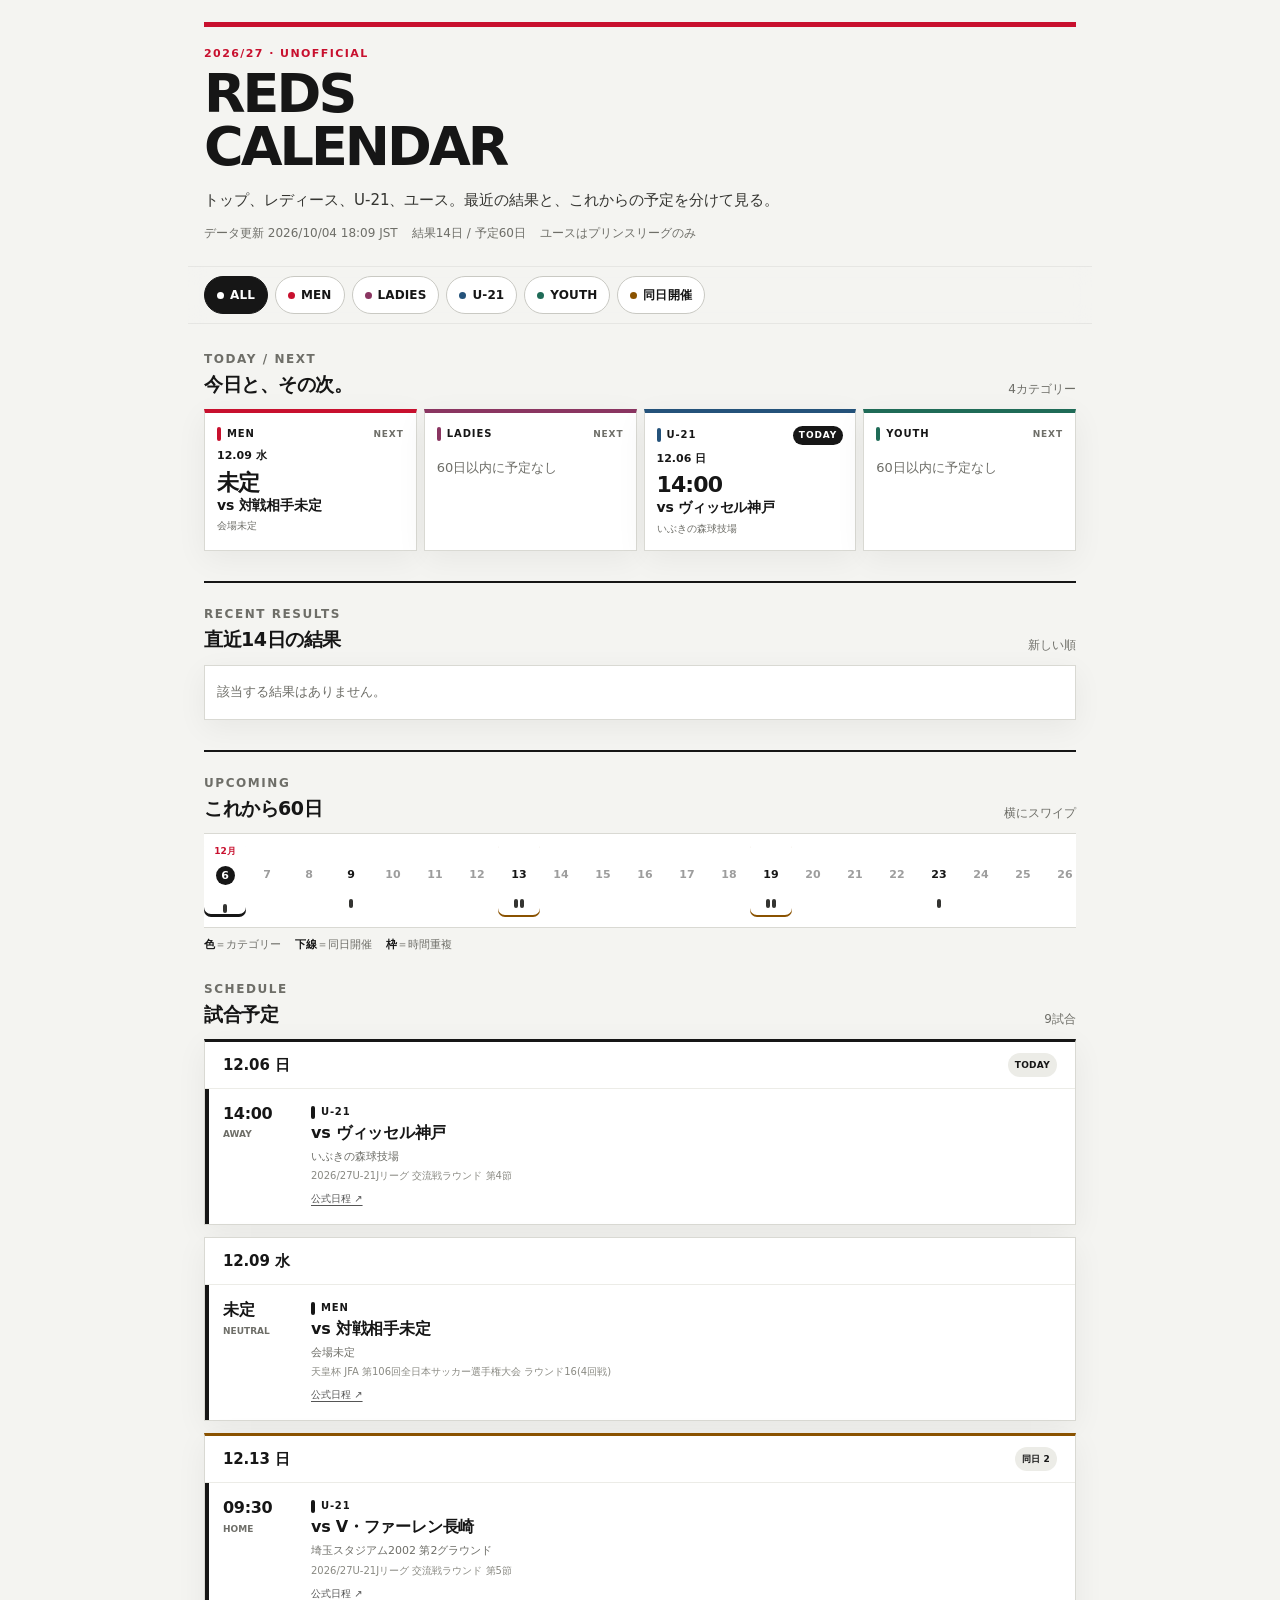
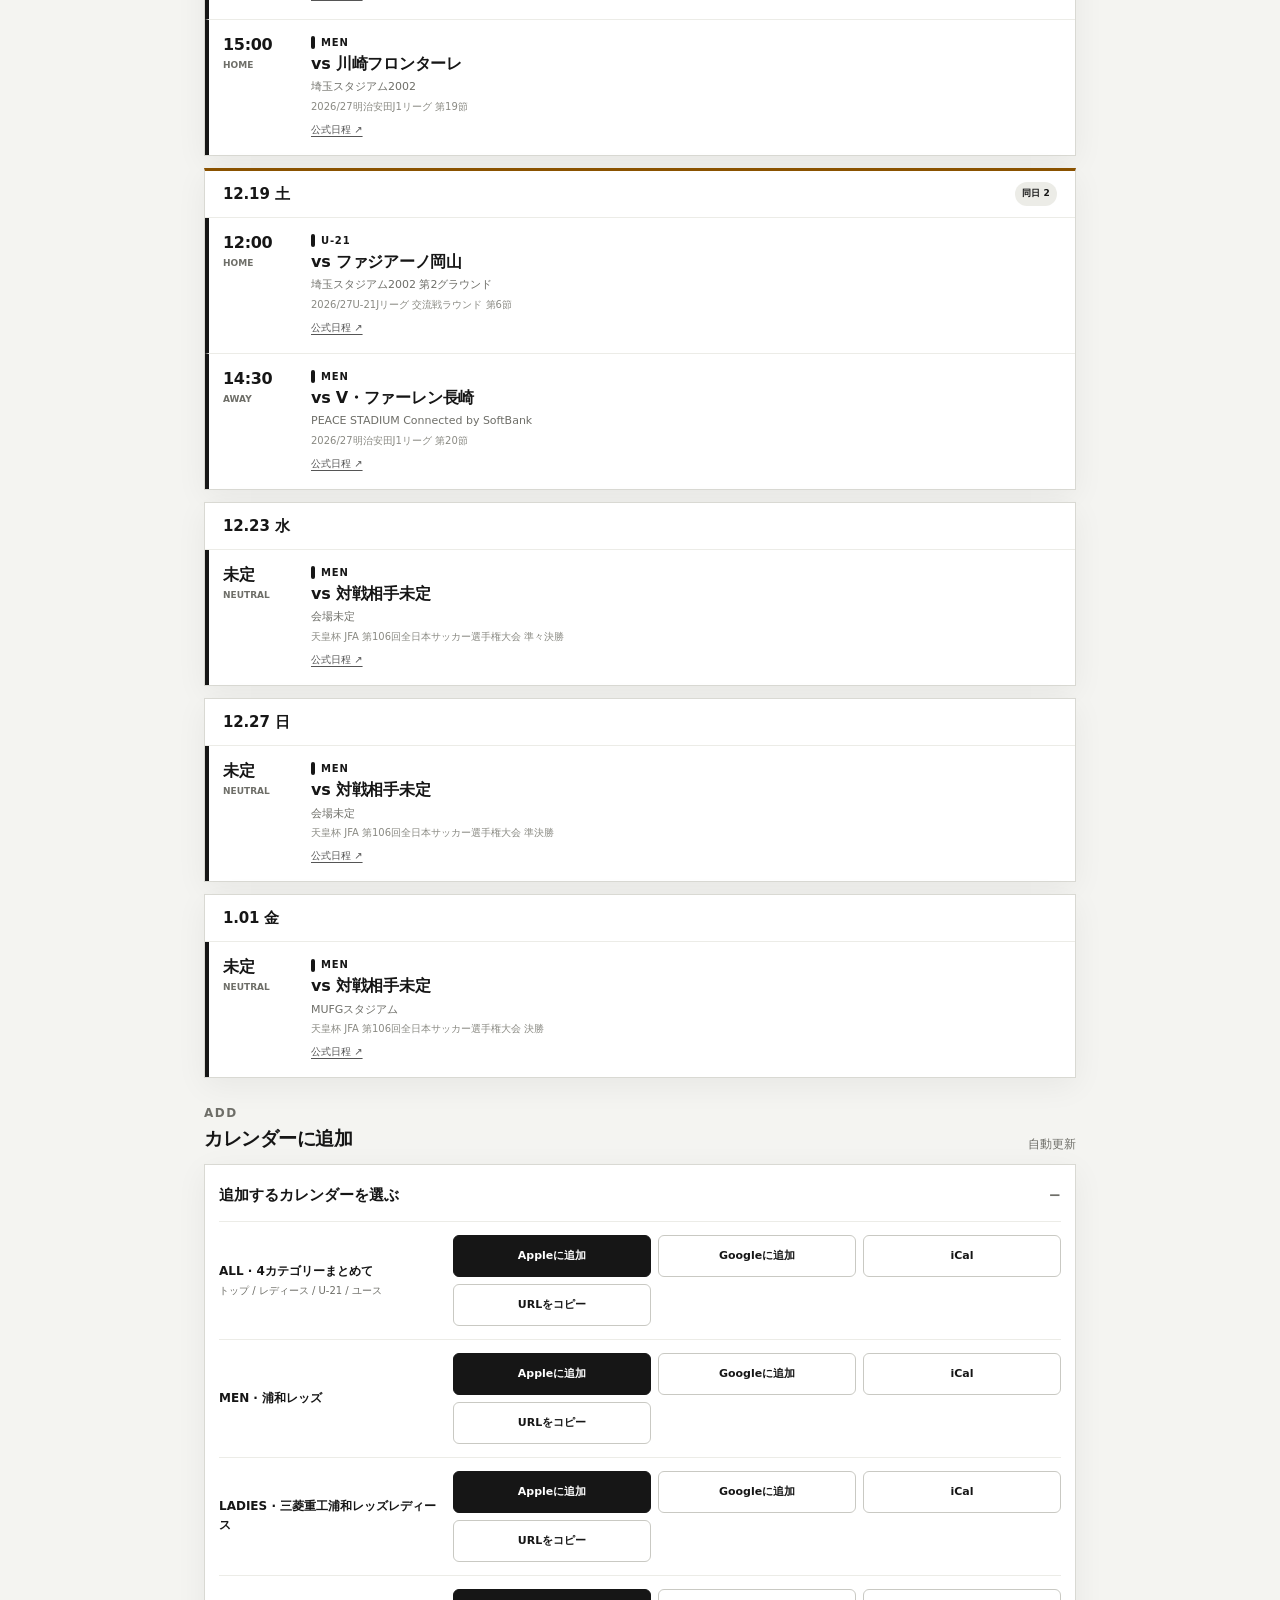
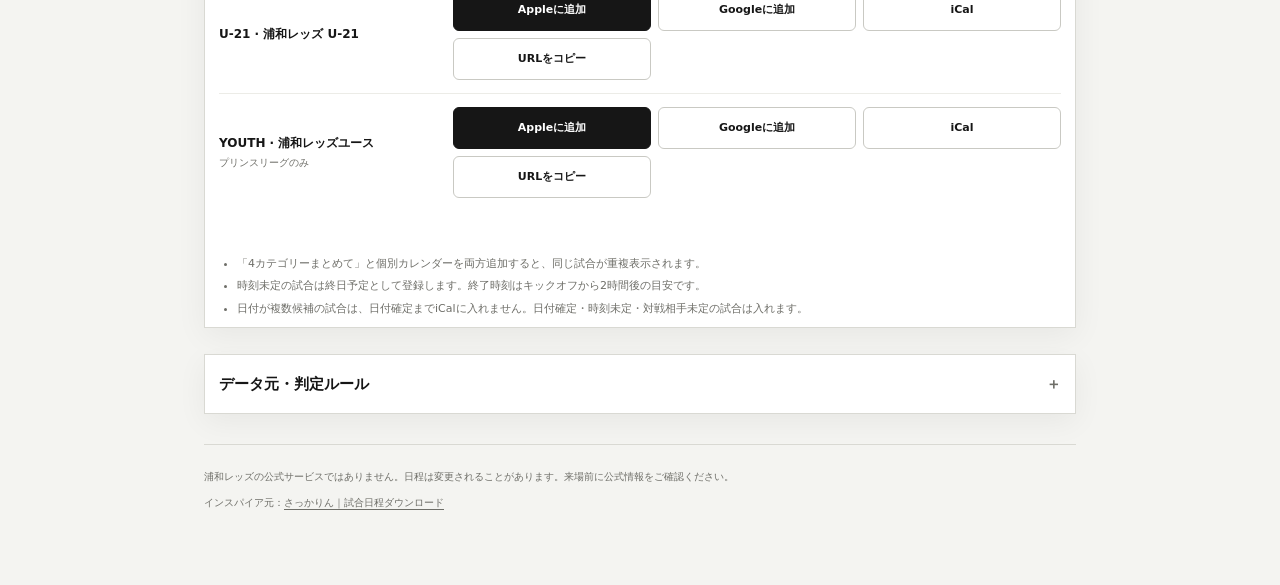
==== commit 2e34c039: "Update REDS CALENDAR schedules" ====
--- a/redscalender/index.html
+++ b/redscalender/index.html
@@ -417,9 +417,10 @@
 
   function render() {
     const resultsBase = recentResults();
-    const futureBase = futureEvents().sort((a,b) => ((a.date || '') + (a.time || '99:99')).localeCompare((b.date || '') + (b.time || '99:99')));
-    const visibleUpcoming = filteredUpcoming(futureBase);
-    app.innerHTML = `${renderNextByTeam(futureBase)}${renderResults(resultsBase)}${renderPulse(futureBase,visibleUpcoming)}${renderTimeline(futureBase,visibleUpcoming)}`;
+    const nextBase = futureEvents().sort((a,b) => ((a.date || '') + (a.time || '99:99')).localeCompare((b.date || '') + (b.time || '99:99')));
+    const upcomingBase = nextBase.filter(event => !event.resultConfirmed);
+    const visibleUpcoming = filteredUpcoming(upcomingBase);
+    app.innerHTML = `${renderNextByTeam(nextBase)}${renderResults(resultsBase)}${renderPulse(upcomingBase,visibleUpcoming)}${renderTimeline(upcomingBase,visibleUpcoming)}`;
     renderCalendarList();
     document.querySelectorAll('[data-date-jump]').forEach(button => button.addEventListener('click',()=>{
       document.getElementById(`day-${button.dataset.dateJump}`)?.scrollIntoView({behavior:'smooth',block:'start'});
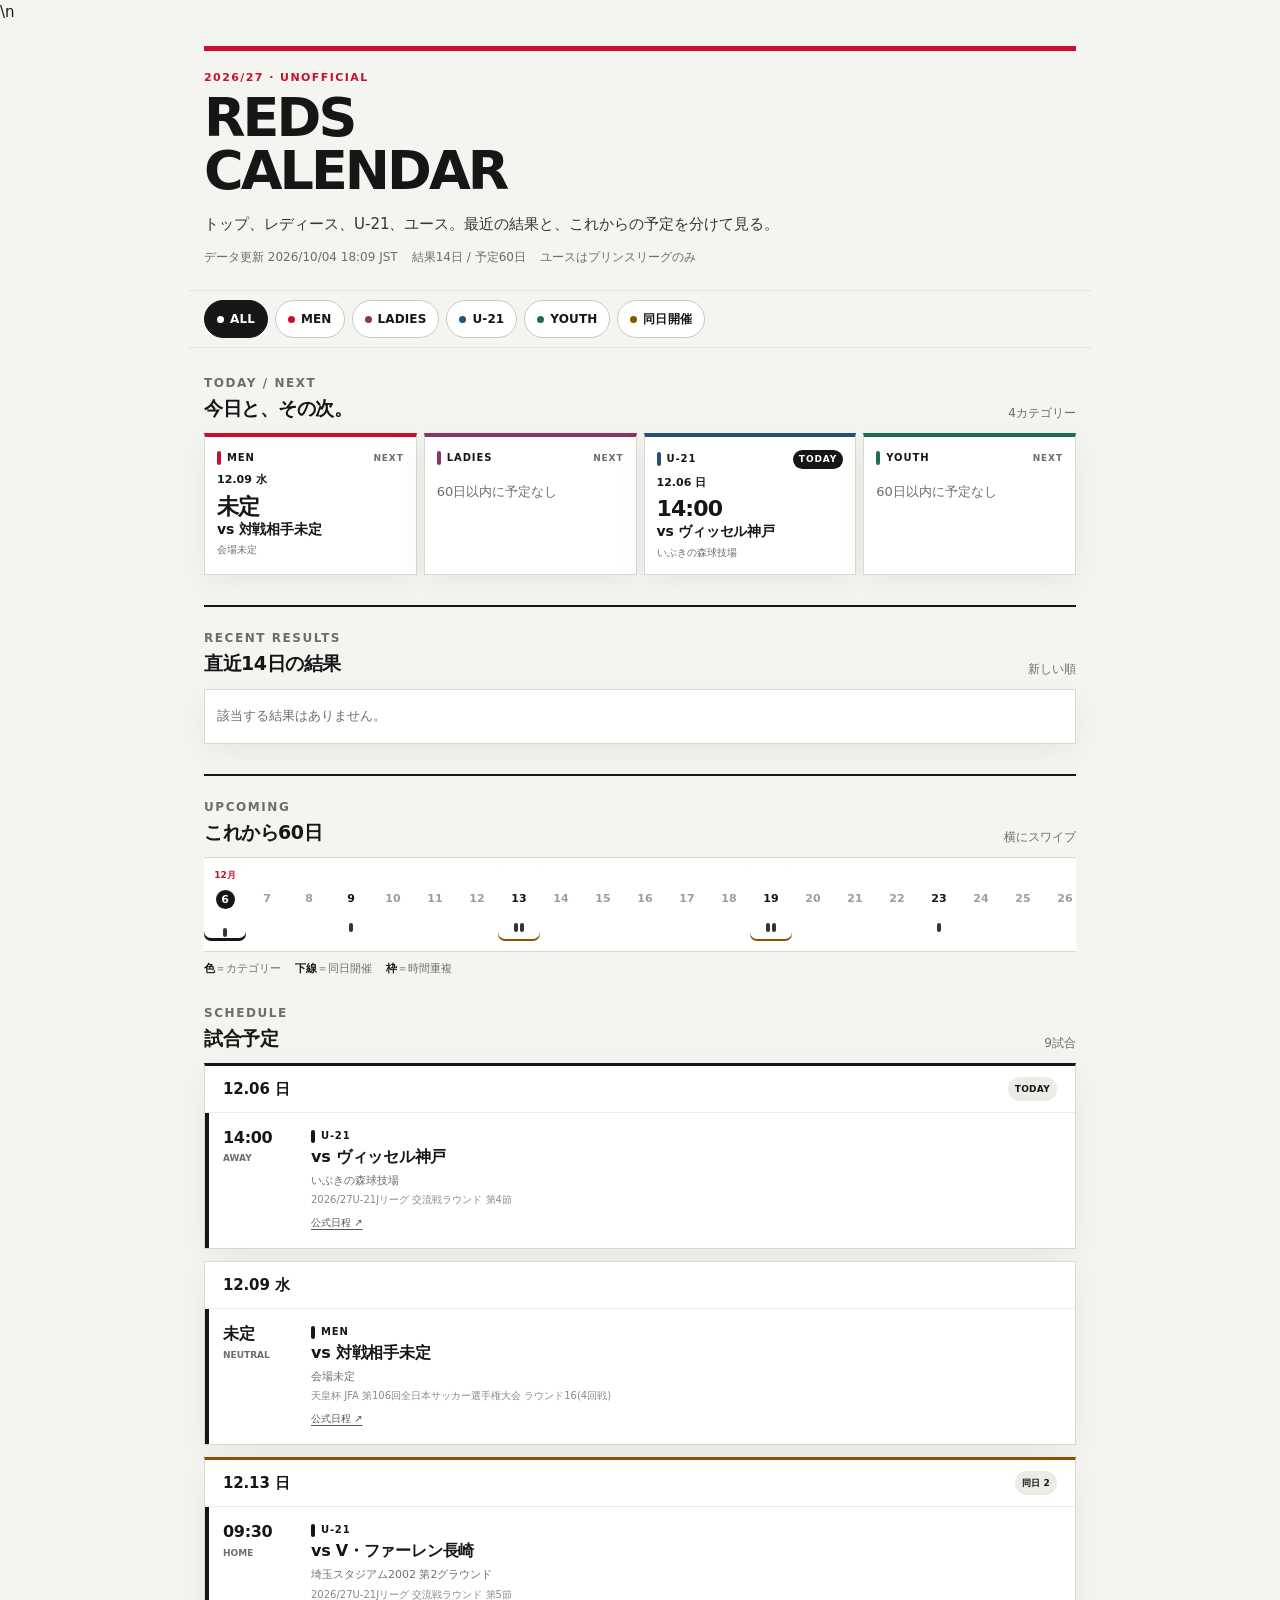
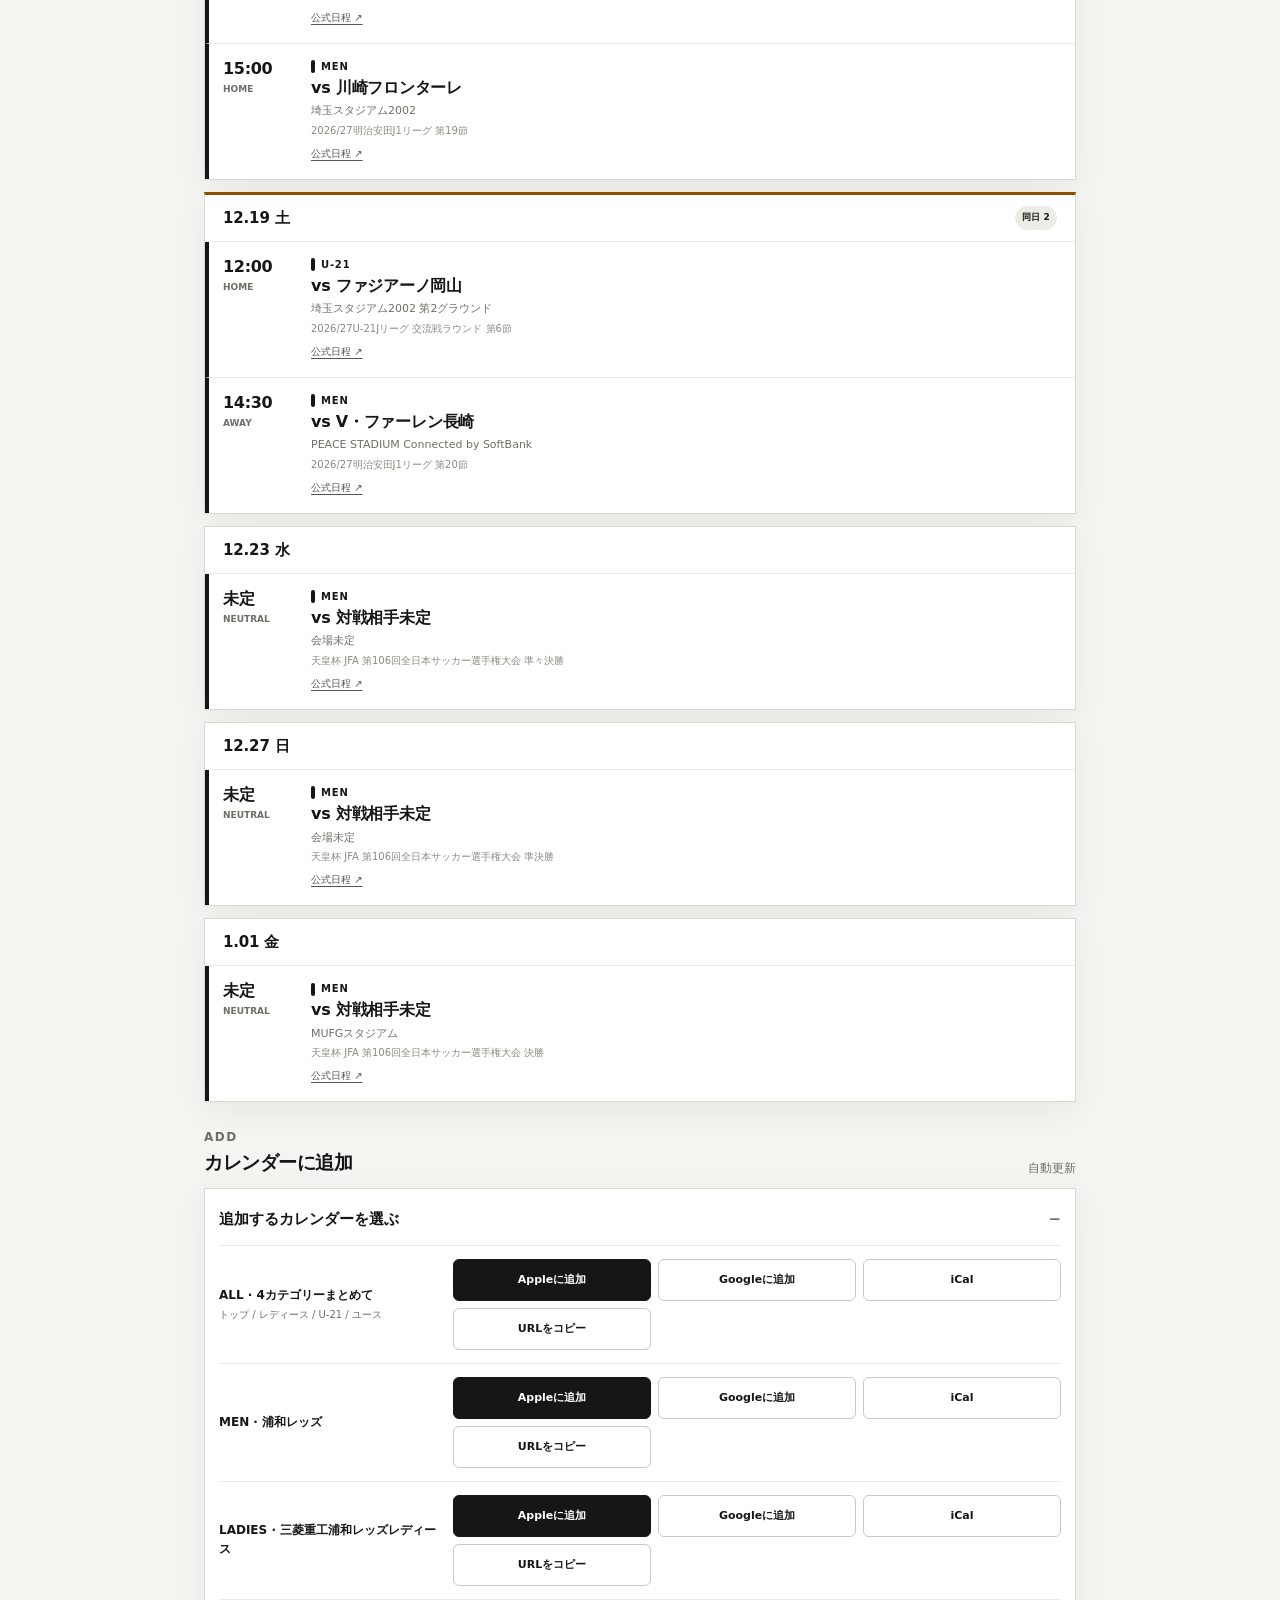
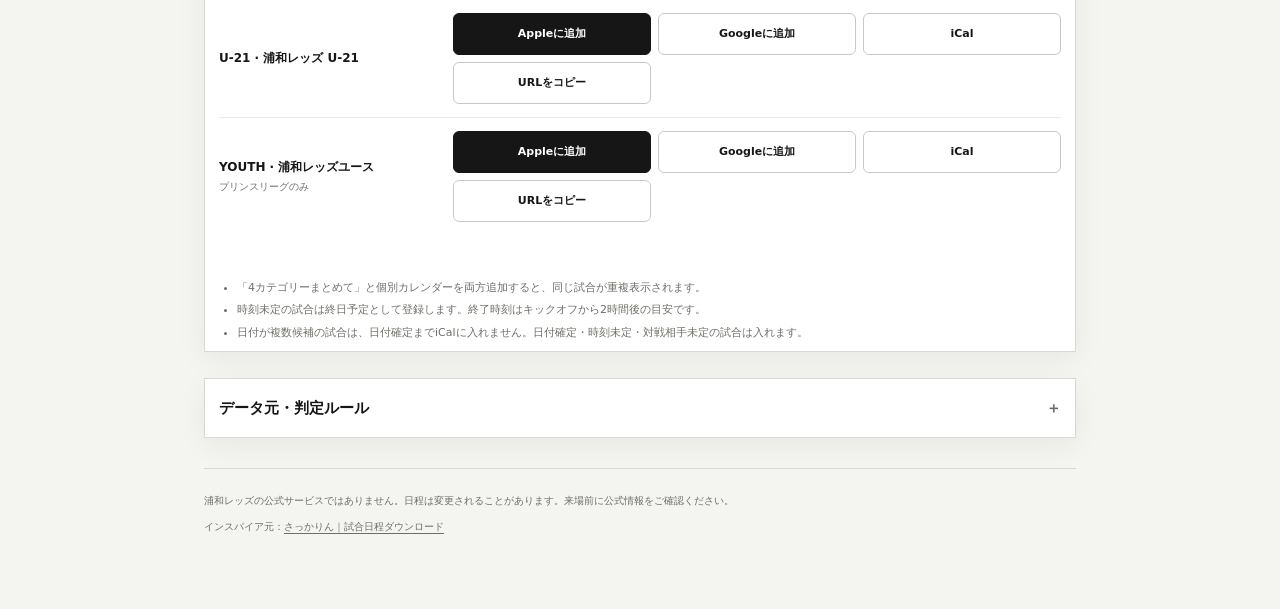
==== commit 589ec330: "Wire favicon into REDS CALENDAR" ====
--- a/redscalender/index.html
+++ b/redscalender/index.html
@@ -5,7 +5,7 @@
 <meta name="viewport" content="width=device-width,initial-scale=1,viewport-fit=cover">
 <meta name="theme-color" content="#f4f4f1">
 <meta name="description" content="浦和レッズのトップ、レディース、U-21、ユース（プリンスリーグ）の直近14日の結果と今後60日の予定を、分けて素早く確認できる非公式カレンダー。">
-<title>REDS CALENDAR｜浦和のいまと、その次</title>
+<link rel="icon" href="./favicon.svg" type="image/svg+xml">\n<title>REDS CALENDAR｜浦和のいまと、その次</title>
 <style>
 :root{--red:#c8102e;--ink:#161616;--muted:#6e6e68;--paper:#f4f4f1;--card:#fff;--line:#d9d9d3;--soft:#ecece7;--signal:#8a5200;--c-men:#c8102e;--c-ladies:#8a3561;--c-u21:#24527a;--c-youth:#1f6b57;--shadow:0 8px 30px rgba(0,0,0,.055)}
 *{box-sizing:border-box}
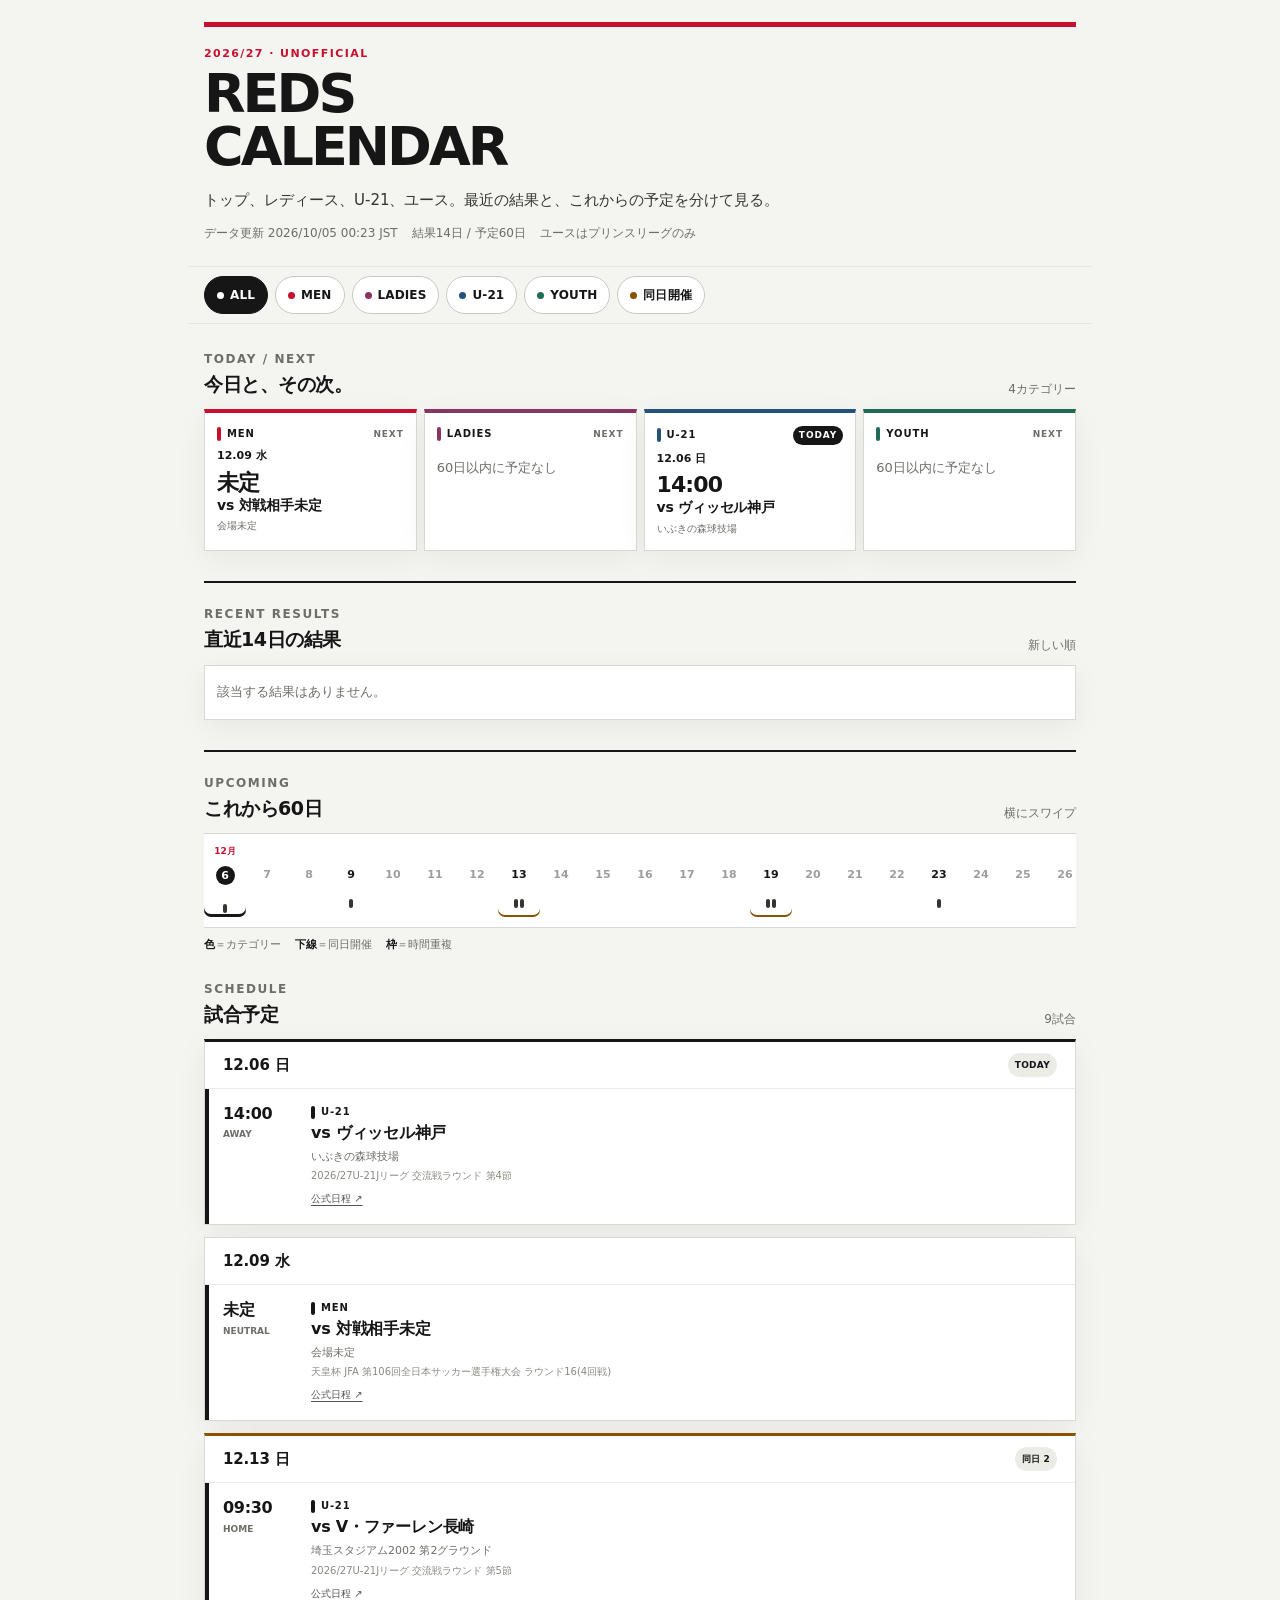
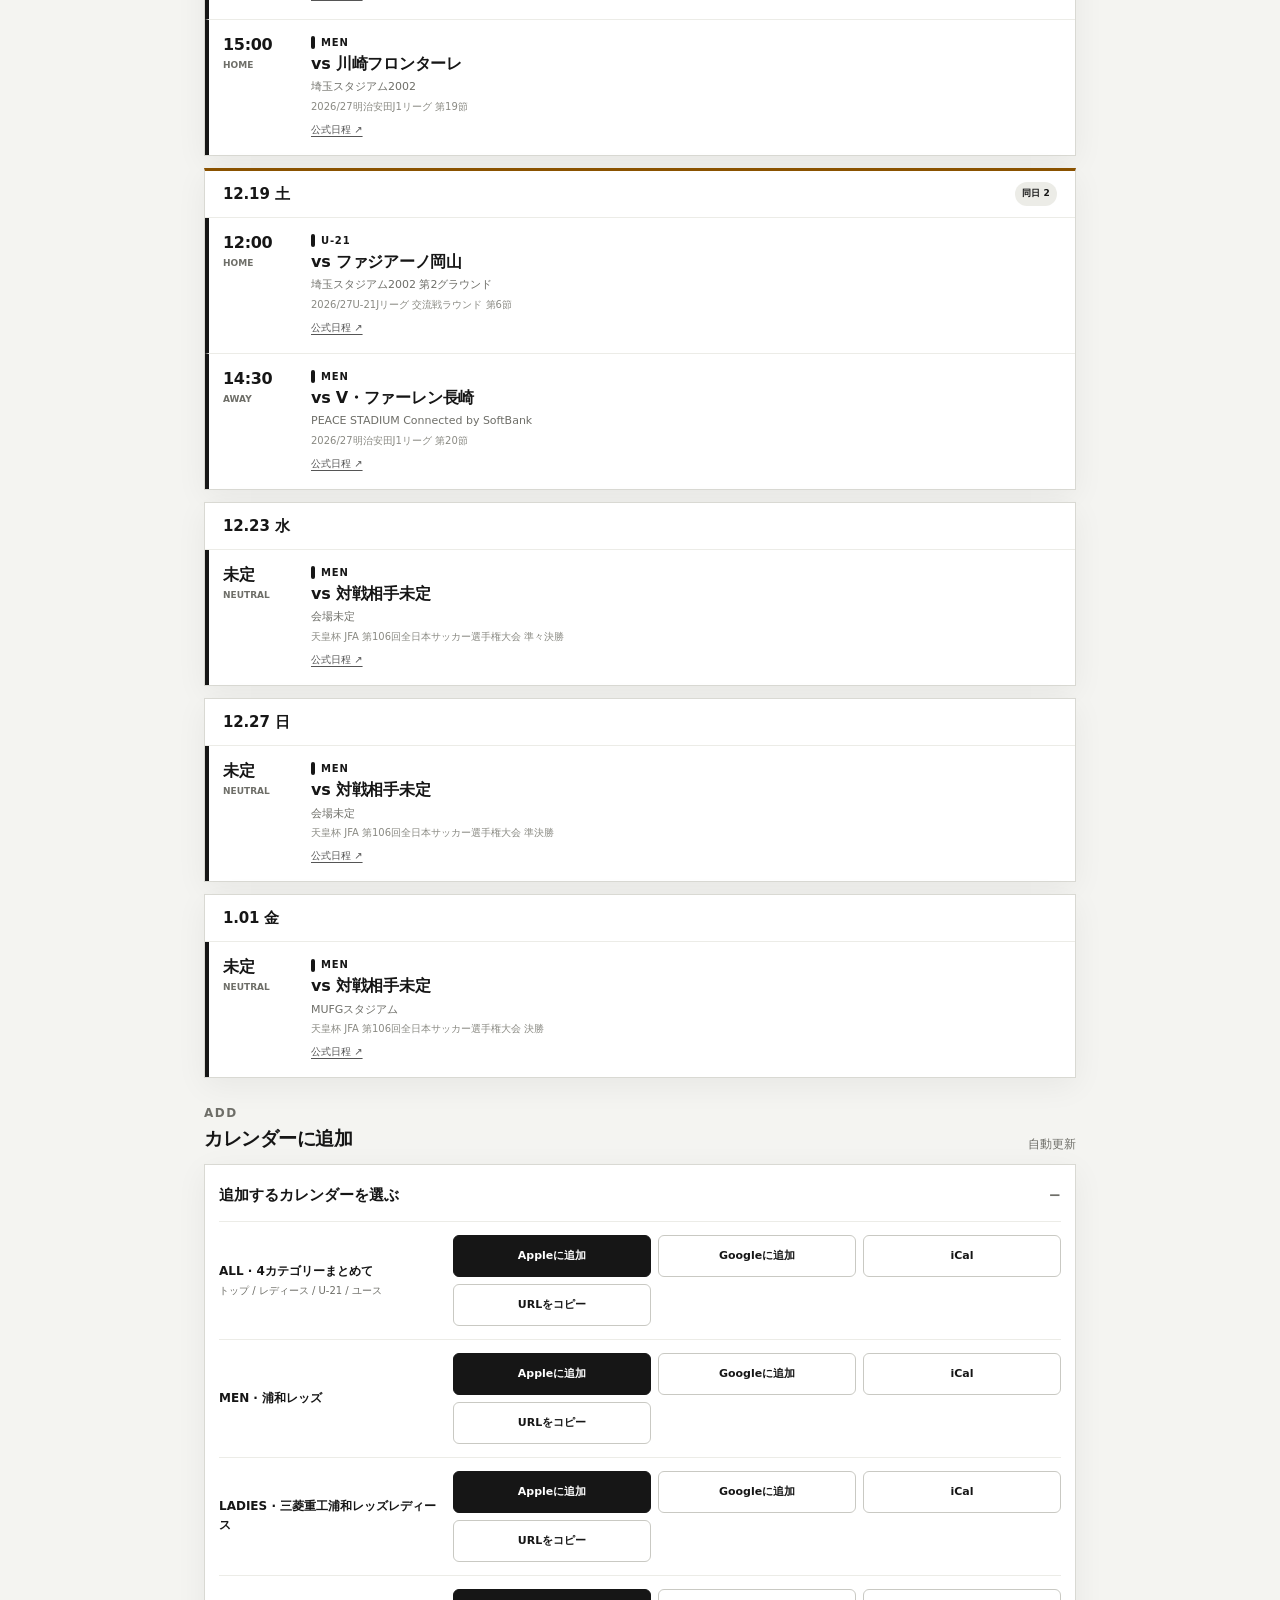
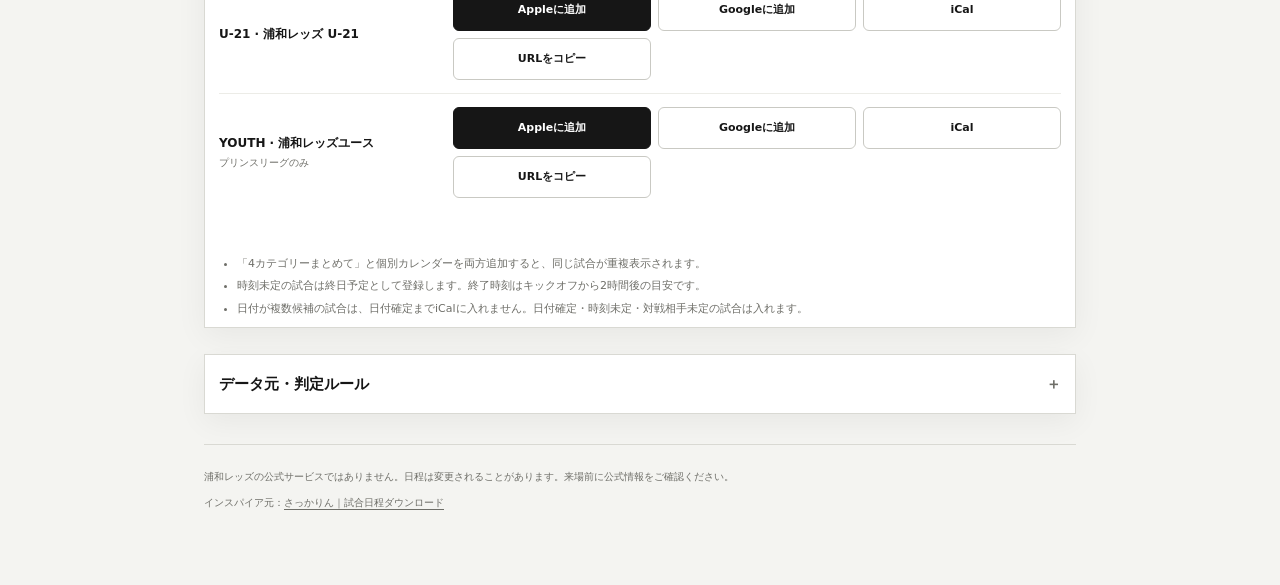
==== commit 08054baf: "Update REDS CALENDAR schedules" ====
--- a/redscalender/index.html
+++ b/redscalender/index.html
@@ -5,7 +5,7 @@
 <meta name="viewport" content="width=device-width,initial-scale=1,viewport-fit=cover">
 <meta name="theme-color" content="#f4f4f1">
 <meta name="description" content="浦和レッズのトップ、レディース、U-21、ユース（プリンスリーグ）の直近14日の結果と今後60日の予定を、分けて素早く確認できる非公式カレンダー。">
-<link rel="icon" href="./favicon.svg" type="image/svg+xml">\n<title>REDS CALENDAR｜浦和のいまと、その次</title>
+<title>REDS CALENDAR｜浦和のいまと、その次</title>
 <style>
 :root{--red:#c8102e;--ink:#161616;--muted:#6e6e68;--paper:#f4f4f1;--card:#fff;--line:#d9d9d3;--soft:#ecece7;--signal:#8a5200;--c-men:#c8102e;--c-ladies:#8a3561;--c-u21:#24527a;--c-youth:#1f6b57;--shadow:0 8px 30px rgba(0,0,0,.055)}
 *{box-sizing:border-box}
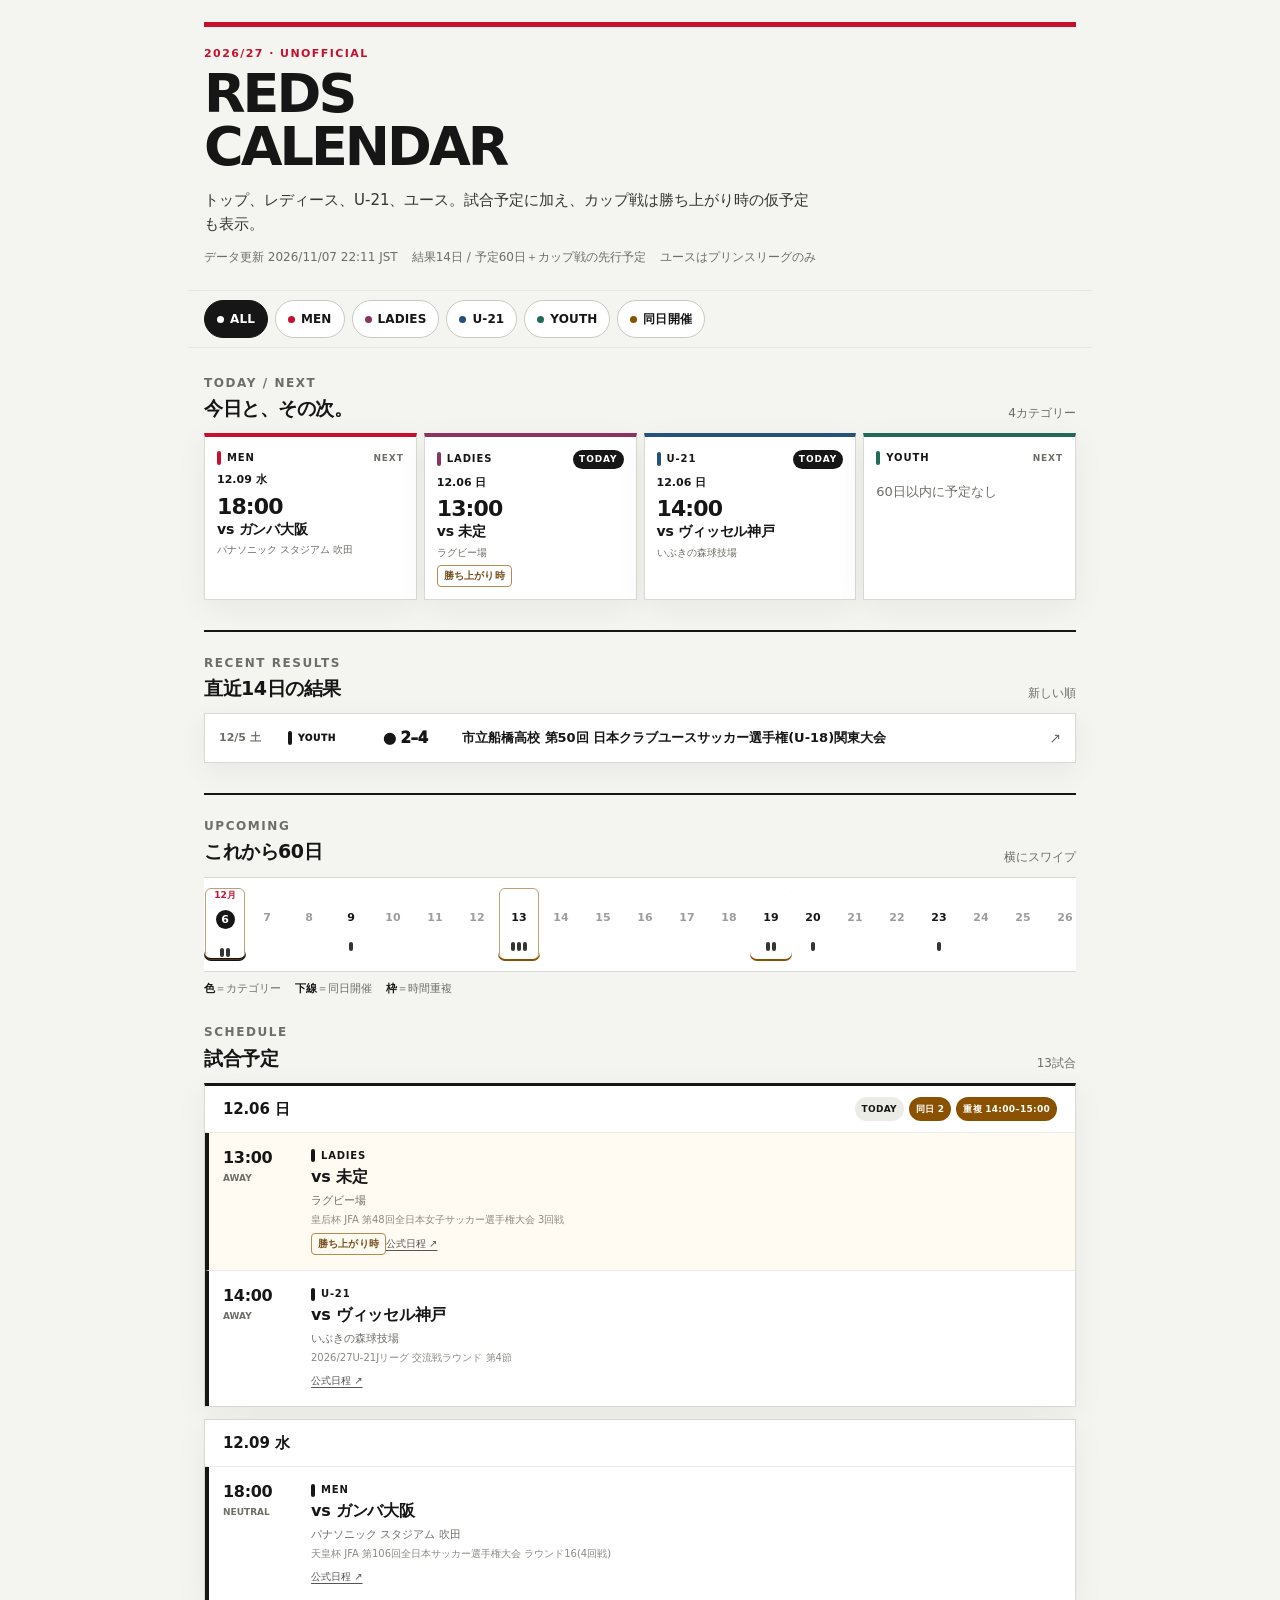
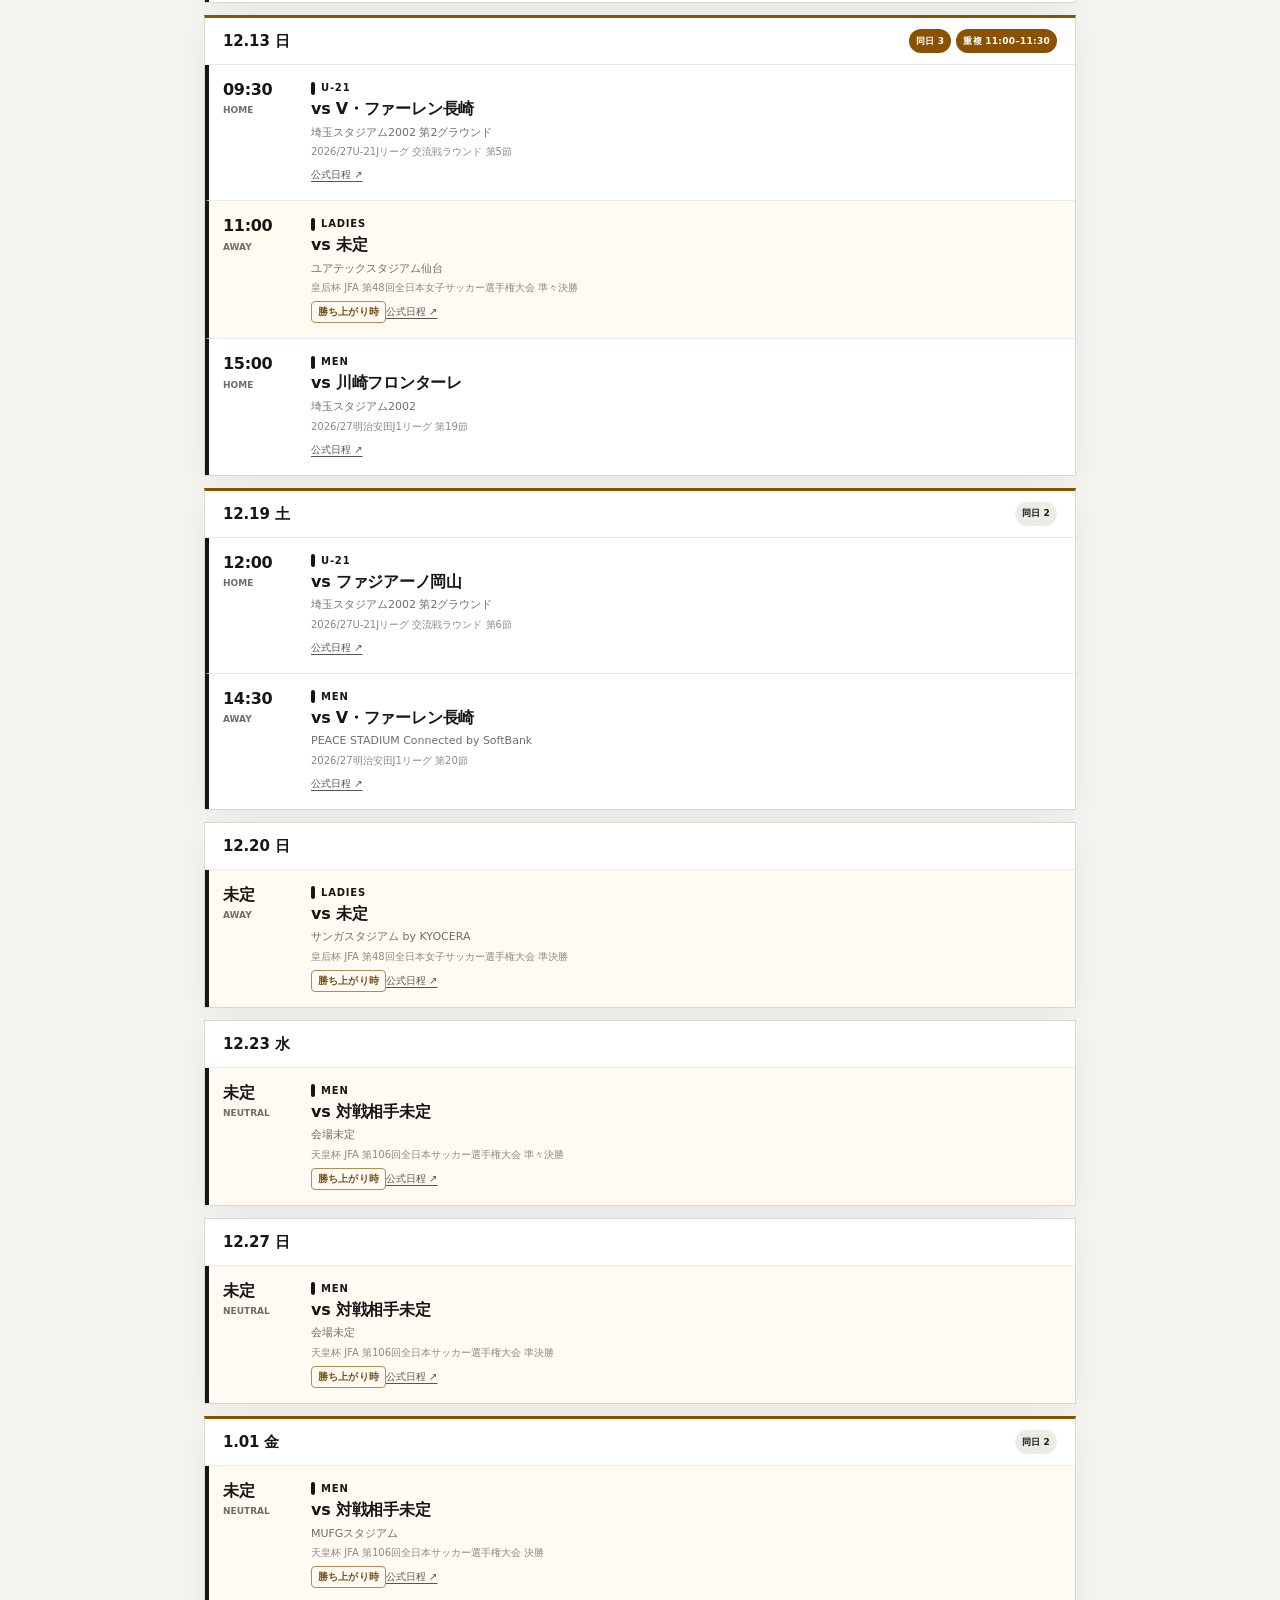
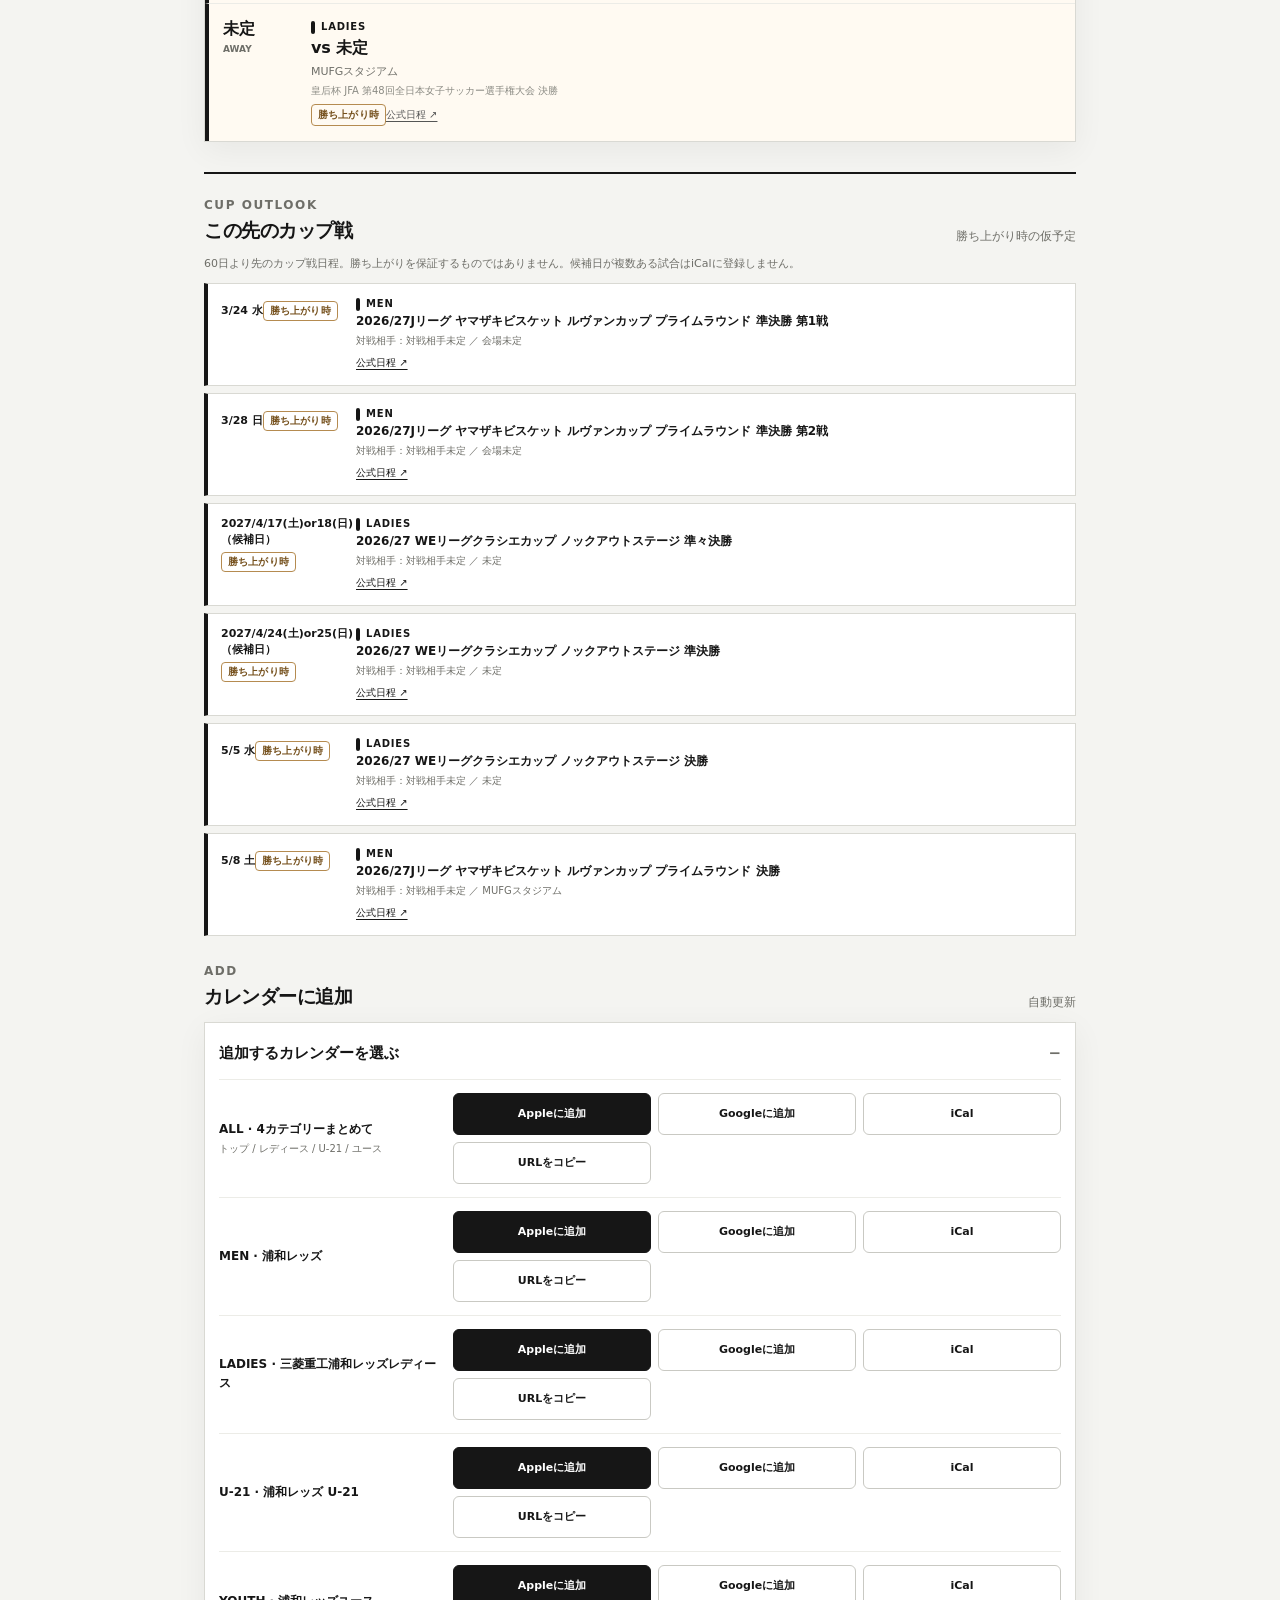
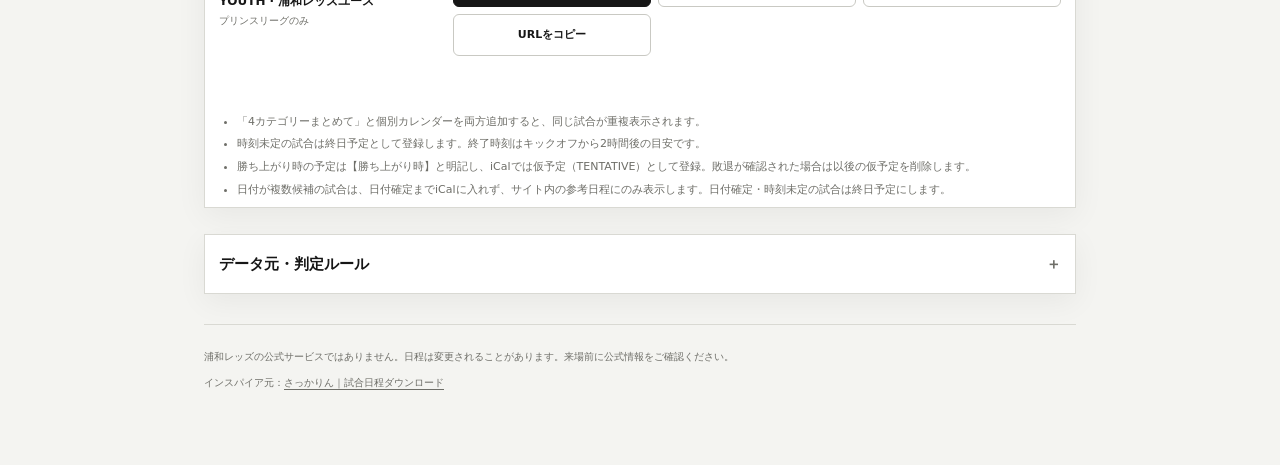
==== commit 65fdd9fd: "Update REDS CALENDAR schedules" ====
--- a/redscalender/index.html
+++ b/redscalender/index.html
@@ -94,6 +94,15 @@
 .badge.red{background:var(--signal);color:#fff}
 .event{--category-color:var(--ink);display:grid;grid-template-columns:58px 1fr;gap:12px;padding:14px 14px 14px 12px;border-bottom:1px solid var(--soft);border-left:4px solid var(--category-color)}
 .event:last-child{border-bottom:0}
+.event.conditional{background:#fffaf2}
+.projected-tag{display:inline-block;border:1px solid #b58b50;border-radius:4px;padding:2px 6px;margin-top:5px;color:#75501c;font-size:10px;font-weight:900;letter-spacing:.015em}
+.cup-outlook{display:grid;gap:7px}
+.cup-outlook-item{--category-color:var(--ink);display:grid;grid-template-columns:125px minmax(0,1fr);gap:10px;padding:12px 13px;background:#fff;border:1px solid var(--line);border-left:4px solid var(--category-color)}
+.cup-outlook-date{font-size:11px;font-weight:900;line-height:1.4}
+.cup-outlook-name{font-size:12px;font-weight:850;line-height:1.5}
+.cup-outlook-info{font-size:10px;color:var(--muted);margin-top:3px}
+.cup-outlook a{font-size:10px}
+@media(max-width:440px){.cup-outlook-item{grid-template-columns:92px minmax(0,1fr)}}
 .event-time{font-size:16px;line-height:1.2;font-weight:900;letter-spacing:-.02em}
 .event-state{font-size:9px;font-weight:950;letter-spacing:.1em;color:var(--muted)}
 .event-score{margin-top:2px;font-size:18px;line-height:1.1;font-weight:950;letter-spacing:-.03em}
@@ -141,8 +150,8 @@
 <header class="masthead">
 <p class="kicker">2026/27 · UNOFFICIAL</p>
 <h1>REDS<br>CALENDAR</h1>
-<p class="lede">トップ、レディース、U-21、ユース。最近の結果と、これからの予定を分けて見る。</p>
-<div class="statusline"><span id="updated">データ確認中</span><span>結果14日 / 予定60日</span><span>ユースはプリンスリーグのみ</span></div>
+<p class="lede">トップ、レディース、U-21、ユース。試合予定に加え、カップ戦は勝ち上がり時の仮予定も表示。</p>
+<div class="statusline"><span id="updated">データ確認中</span><span>結果14日 / 予定60日＋カップ戦の先行予定</span><span>ユースはプリンスリーグのみ</span></div>
 </header>
 
 <nav class="quick-nav" aria-label="表示する予定">
@@ -165,7 +174,8 @@
 <ul class="notes">
 <li>「4カテゴリーまとめて」と個別カレンダーを両方追加すると、同じ試合が重複表示されます。</li>
 <li>時刻未定の試合は終日予定として登録します。終了時刻はキックオフから2時間後の目安です。</li>
-<li>日付が複数候補の試合は、日付確定までiCalに入れません。日付確定・時刻未定・対戦相手未定の試合は入れます。</li>
+<li>勝ち上がり時の予定は【勝ち上がり時】と明記し、iCalでは仮予定（TENTATIVE）として登録。敗退が確認された場合は以後の仮予定を削除します。</li>
+<li>日付が複数候補の試合は、日付確定までiCalに入れず、サイト内の参考日程にのみ表示します。日付確定・時刻未定の試合は終日予定にします。</li>
 </ul>
 </details>
 </section>
@@ -312,7 +322,7 @@
         return `<div class="next-match">
           ${primary}
           <div class="next-opponent">vs ${esc(displayOpponent(event))}</div>
-          <div class="next-venue">${esc(event.venue)}</div>
+          <div class="next-venue">${esc(event.venue)}</div>${event.conditional ? '<div class="projected-tag">勝ち上がり時</div>' : ''}
         </div>`;
       }).join('');
 
@@ -390,9 +400,9 @@
 
       const events = list.map(event => {
         const url = event.source || '';
-        return `<article class="event team-${event.team}">
+        return `<article class="event team-${event.team} ${event.conditional ? 'conditional' : ''}">
           <div><div class="event-time">${esc(event.time || '未定')}</div><div class="event-side">${event.side==='UNSPECIFIED'?'':esc(event.side)}</div></div>
-          <div><div class="event-team">${esc(labels()[event.team])}</div><div class="event-vs">vs ${esc(displayOpponent(event))}</div><div class="event-meta">${esc(event.venue)}</div><div class="event-comp">${esc(event.competition)}</div>${url?`<a class="event-source" href="${esc(url)}">公式日程 ↗</a>`:''}</div>
+          <div><div class="event-team">${esc(labels()[event.team])}</div><div class="event-vs">vs ${esc(displayOpponent(event))}</div><div class="event-meta">${esc(event.venue)}</div><div class="event-comp">${esc(event.competition)}</div>${event.conditional ? '<span class="projected-tag">勝ち上がり時</span>' : ''}${url?`<a class="event-source" href="${esc(url)}">公式日程 ↗</a>`:''}</div>
         </article>`;
       }).join('');
 
@@ -400,6 +410,37 @@
     }).join('');
 
     return `<section class="section" aria-labelledby="schedule-title"><div class="section-head"><div><p class="kicker">SCHEDULE</p><h2 id="schedule-title">試合予定</h2></div><p>${visible.length}試合</p></div><div class="timeline">${htmlRows || '<div class="empty">この条件の予定はありません。</div>'}</div></section>`;
+  }
+
+
+  function renderCupOutlook() {
+    const {today,end} = currentWindow();
+    if (activeFilter === 'overlap') return '';
+    const applicable = allEvents().filter(event => event.conditional && (
+      (event.date && event.date > end) || (!event.date && /カップ|天皇杯|皇后杯/.test(event.competition))
+    ) && (!event.date || event.date >= today) && (
+      activeFilter === 'all' || activeFilter === event.team
+    ));
+    if (!applicable.length) return '';
+    const sortKey = event => event.date || (
+      event.raw_date.match(/(20[0-9]{2})[/]([0-9]{1,2})[/]([0-9]{1,2})/) || []
+    ).slice(1).map((x,i)=>i?x.padStart(2,'0'):x).join('-') || '9999';
+    applicable.sort((a,b)=>sortKey(a).localeCompare(sortKey(b)) || TEAM_ORDER.indexOf(a.team)-TEAM_ORDER.indexOf(b.team));
+    const items = applicable.map(event => {
+      const date = event.date ? formatDay(event.date) : esc(event.raw_date.split(' ')[0]) + '（候補日）';
+      return `<article class="cup-outlook-item team-${event.team}">
+        <div class="cup-outlook-date">${date}<div class="projected-tag">勝ち上がり時</div></div>
+        <div><div class="event-team">${esc(labels()[event.team])}</div>
+          <div class="cup-outlook-name">${esc(event.competition)}</div>
+          <div class="cup-outlook-info">対戦相手：${esc(displayOpponent(event))} ／ ${esc(event.venue)}</div>
+          ${event.source ? `<a href="${esc(event.source)}">公式日程 ↗</a>` : ''}</div>
+      </article>`;
+    }).join('');
+    return `<section class="section section-divider" aria-labelledby="cup-outlook-title">
+      <div class="section-head"><div><p class="kicker">CUP OUTLOOK</p><h2 id="cup-outlook-title">この先のカップ戦</h2></div><p>勝ち上がり時の仮予定</p></div>
+      <p class="event-meta">60日より先のカップ戦日程。勝ち上がりを保証するものではありません。候補日が複数ある試合はiCalに登録しません。</p>
+      <div class="cup-outlook">${items}</div>
+    </section>`;
   }
 
   function renderCalendarList() {
@@ -420,7 +461,7 @@
     const nextBase = futureEvents().sort((a,b) => ((a.date || '') + (a.time || '99:99')).localeCompare((b.date || '') + (b.time || '99:99')));
     const upcomingBase = nextBase.filter(event => !event.resultConfirmed);
     const visibleUpcoming = filteredUpcoming(upcomingBase);
-    app.innerHTML = `${renderNextByTeam(nextBase)}${renderResults(resultsBase)}${renderPulse(upcomingBase,visibleUpcoming)}${renderTimeline(upcomingBase,visibleUpcoming)}`;
+    app.innerHTML = `${renderNextByTeam(nextBase)}${renderResults(resultsBase)}${renderPulse(upcomingBase,visibleUpcoming)}${renderTimeline(upcomingBase,visibleUpcoming)}${renderCupOutlook()}`;
     renderCalendarList();
     document.querySelectorAll('[data-date-jump]').forEach(button => button.addEventListener('click',()=>{
       document.getElementById(`day-${button.dataset.dateJump}`)?.scrollIntoView({behavior:'smooth',block:'start'});
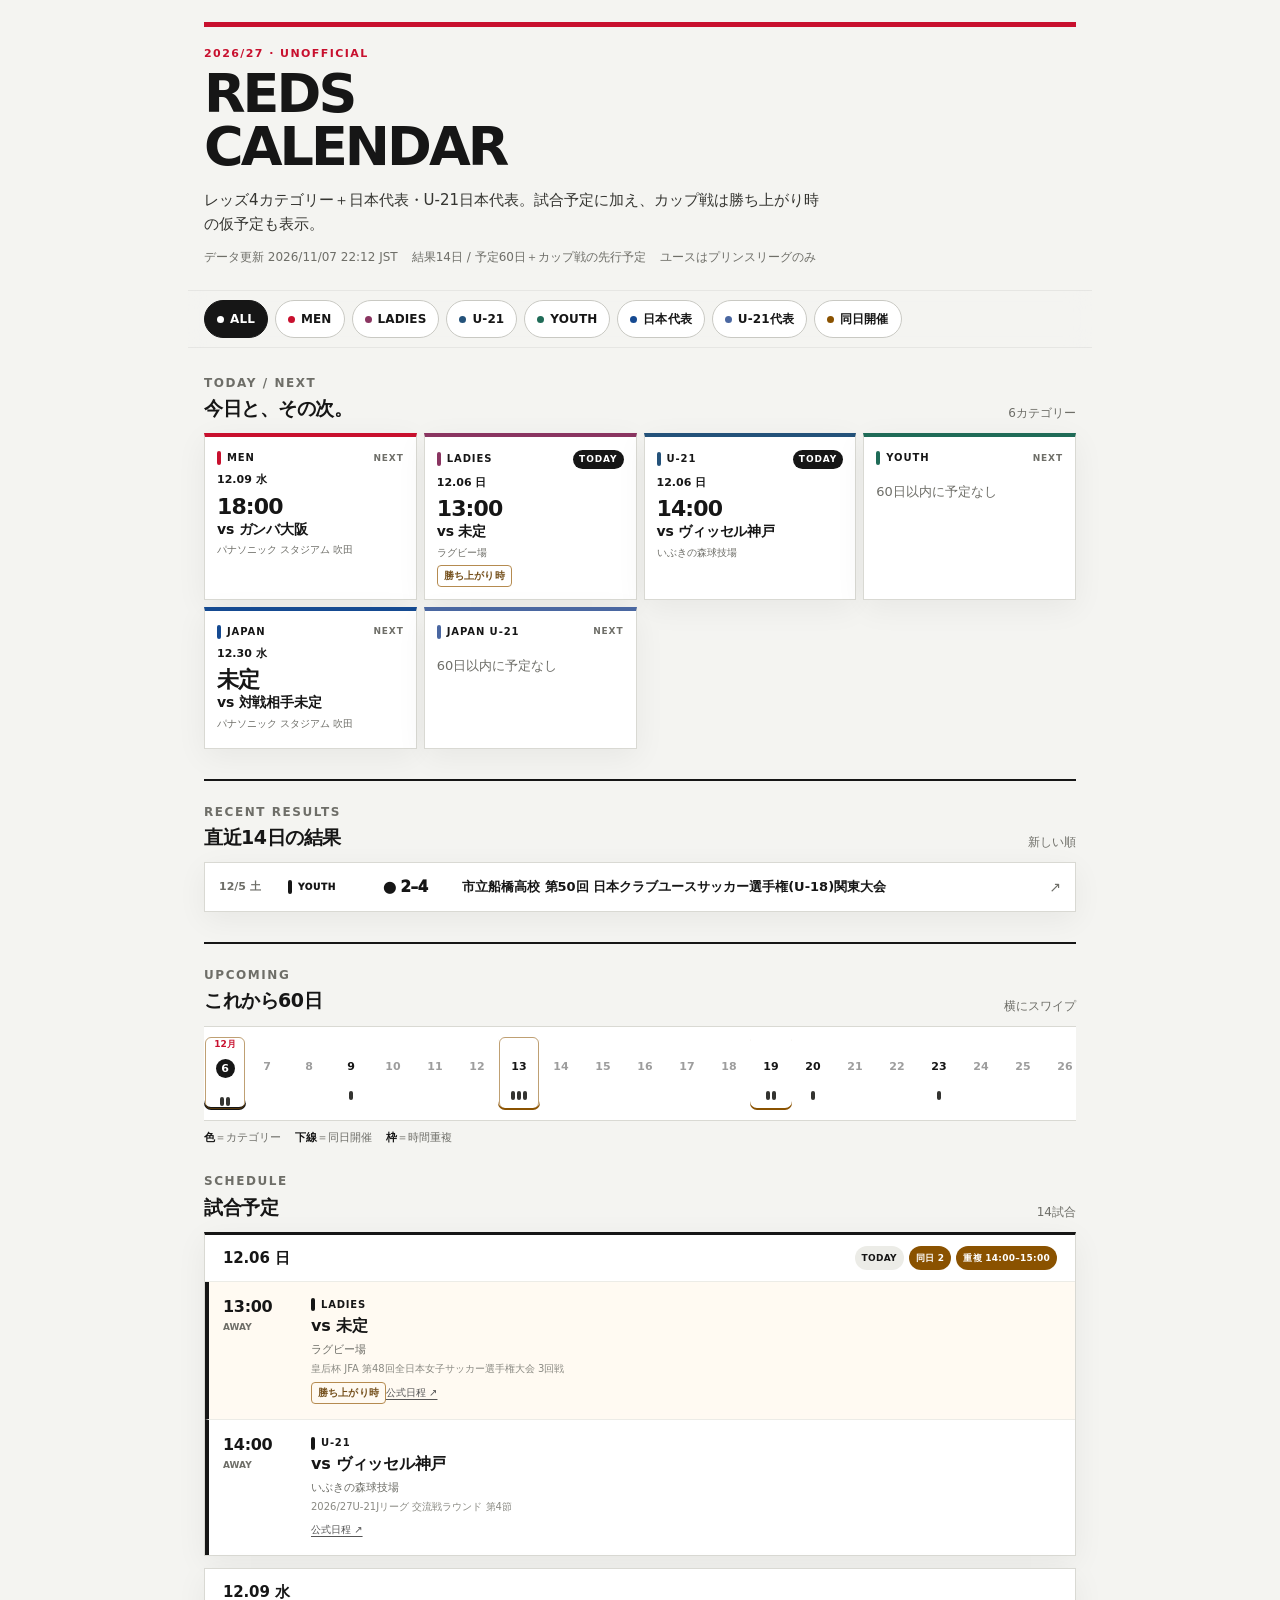
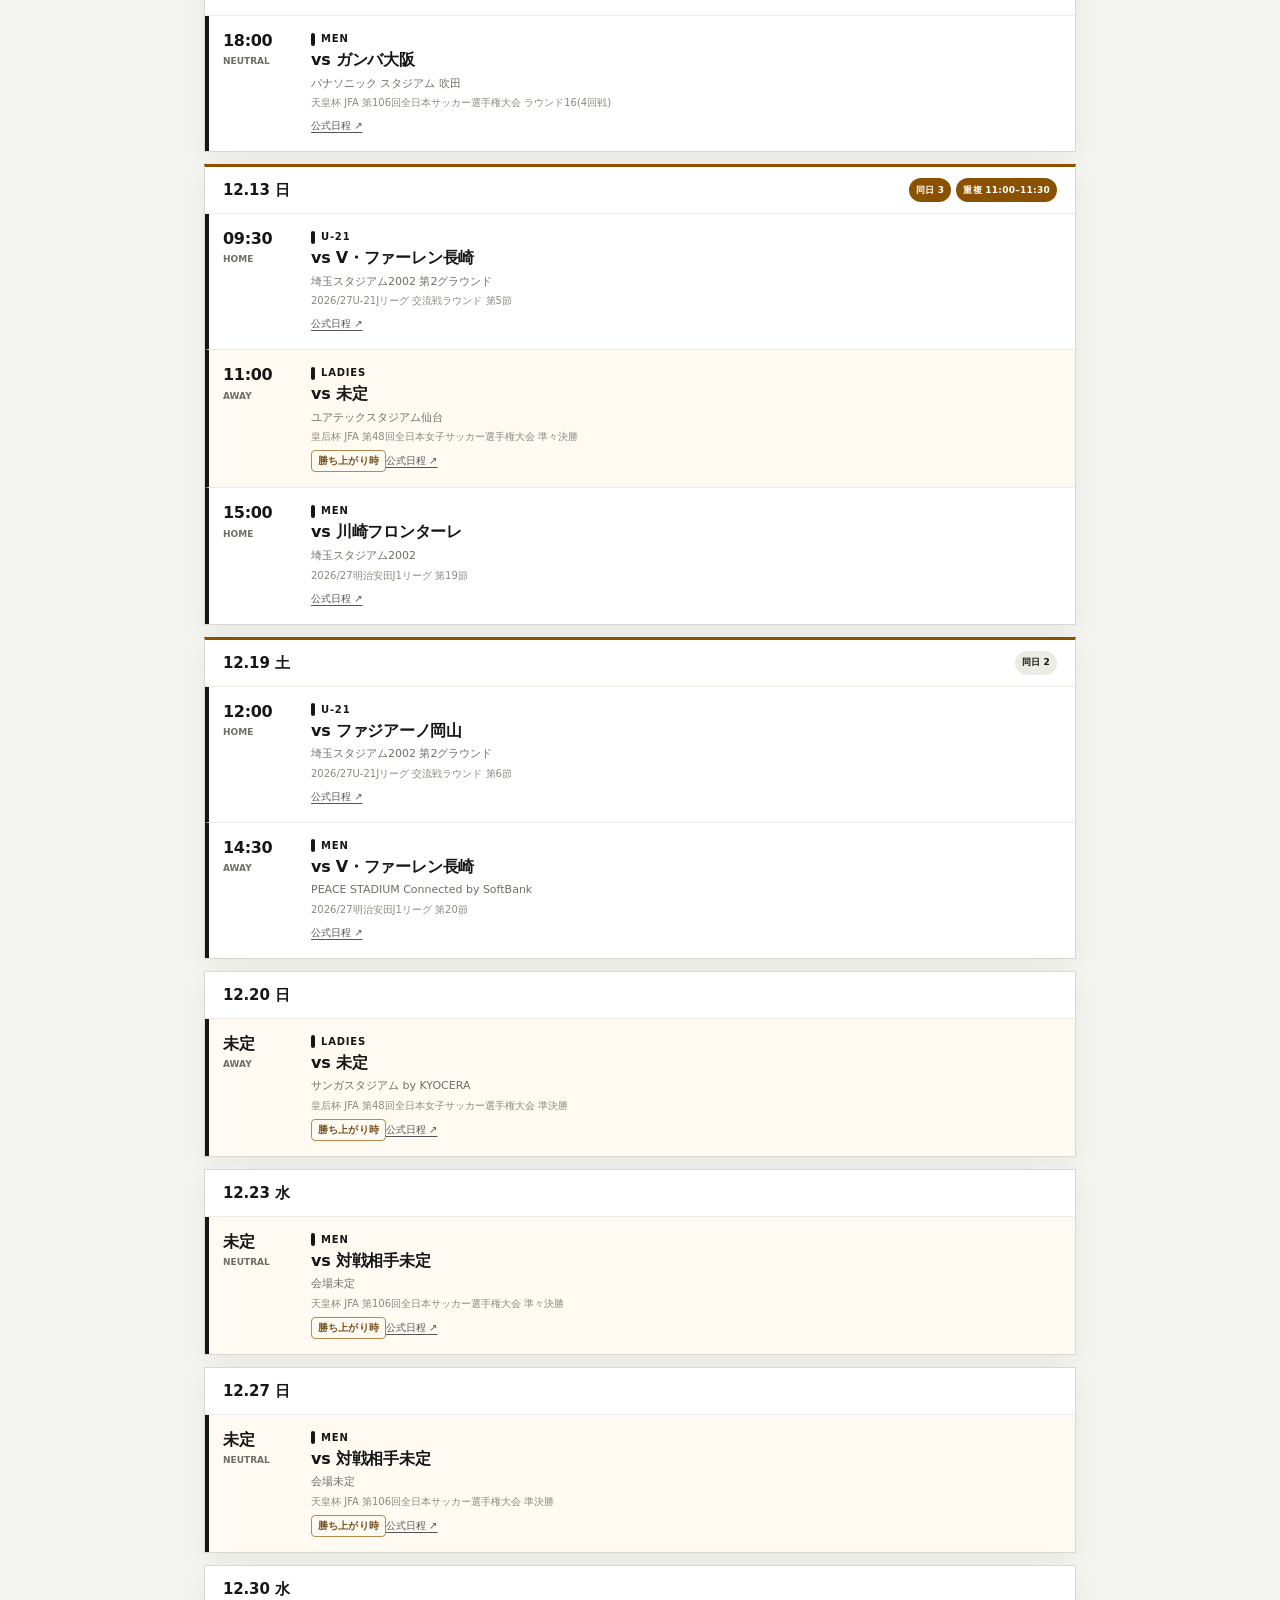
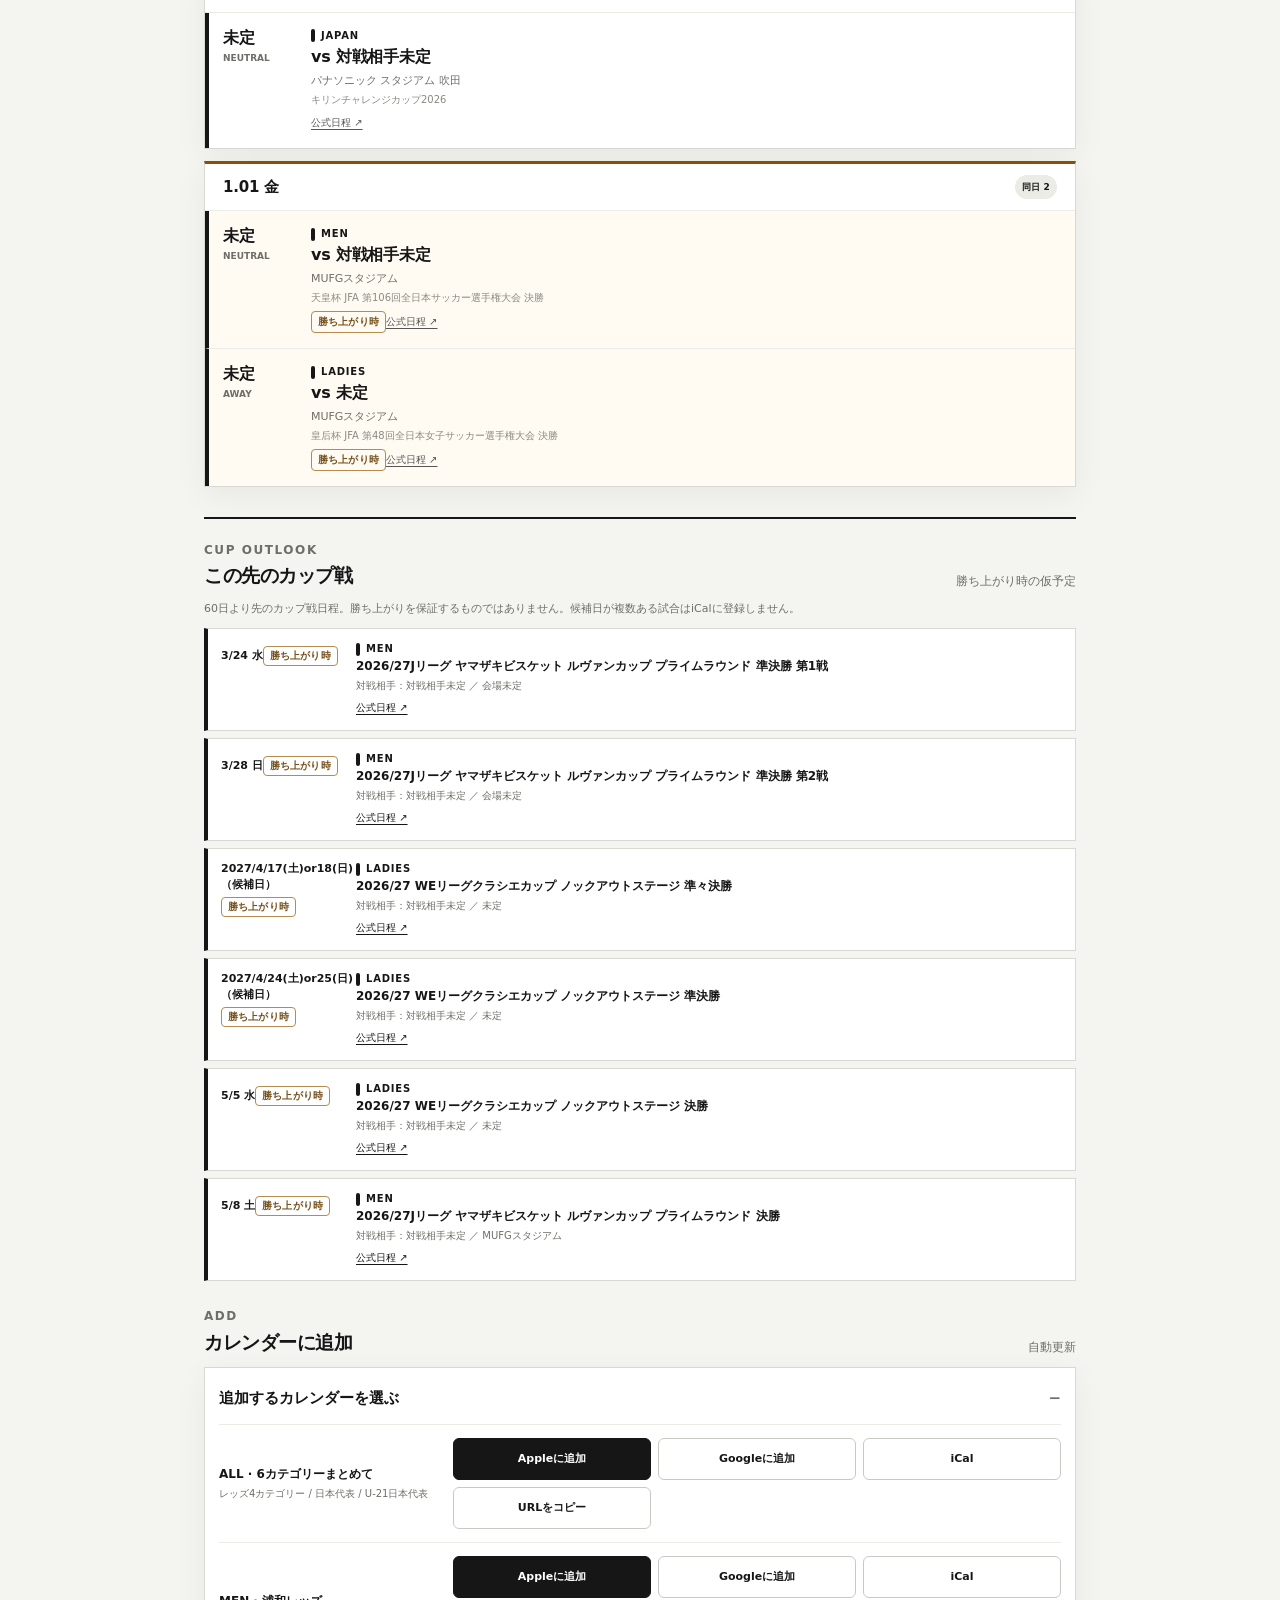
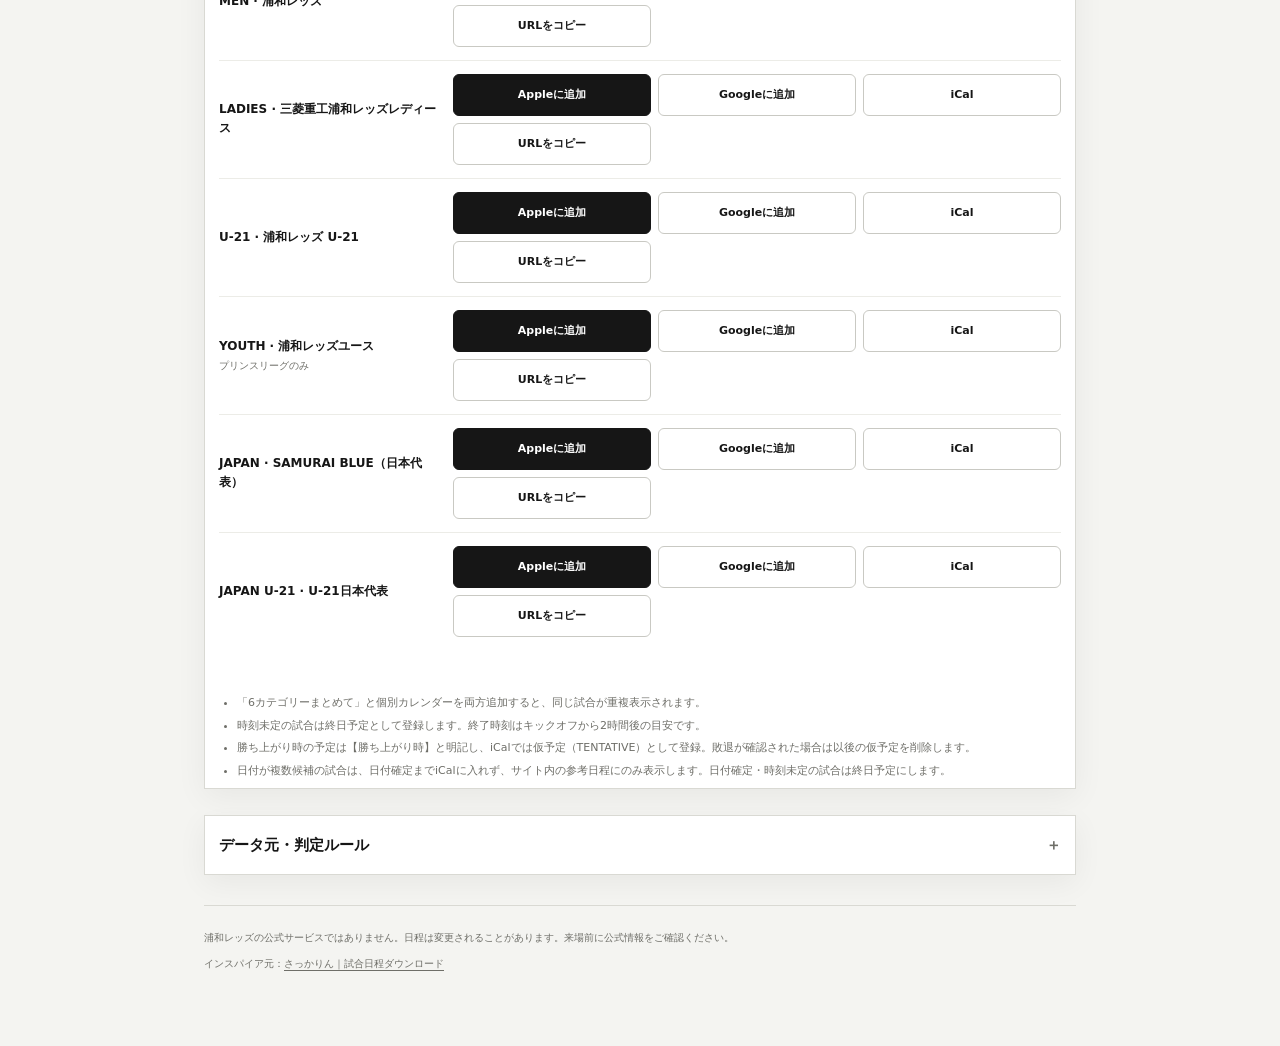
==== commit 4e7eb1a9: "Publish national team calendar feed and interface" ====
--- a/redscalender/index.html
+++ b/redscalender/index.html
@@ -5,9 +5,9 @@
 <meta name="viewport" content="width=device-width,initial-scale=1,viewport-fit=cover">
 <meta name="theme-color" content="#f4f4f1">
 <meta name="description" content="浦和レッズのトップ、レディース、U-21、ユース（プリンスリーグ）の直近14日の結果と今後60日の予定を、分けて素早く確認できる非公式カレンダー。">
-<title>REDS CALENDAR｜浦和のいまと、その次</title>
+<title>REDS CALENDAR｜浦和と日本代表の試合日程</title>
 <style>
-:root{--red:#c8102e;--ink:#161616;--muted:#6e6e68;--paper:#f4f4f1;--card:#fff;--line:#d9d9d3;--soft:#ecece7;--signal:#8a5200;--c-men:#c8102e;--c-ladies:#8a3561;--c-u21:#24527a;--c-youth:#1f6b57;--shadow:0 8px 30px rgba(0,0,0,.055)}
+:root{--red:#c8102e;--ink:#161616;--muted:#6e6e68;--paper:#f4f4f1;--card:#fff;--line:#d9d9d3;--soft:#ecece7;--signal:#8a5200;--c-men:#c8102e;--c-ladies:#8a3561;--c-u21:#24527a;--c-youth:#1f6b57;--c-japan:#154a91;--c-japan-u21:#4a67a1;--shadow:0 8px 30px rgba(0,0,0,.055)}
 *{box-sizing:border-box}
 html{scroll-behavior:smooth;scroll-padding-top:86px}
 body{margin:0;background:var(--paper);color:var(--ink);font:15px/1.6 system-ui,-apple-system,"Hiragino Sans","Yu Gothic UI",sans-serif;-webkit-text-size-adjust:100%}
@@ -29,6 +29,8 @@
 .chip[data-filter="ladies"]{--category-color:var(--c-ladies)}
 .chip[data-filter="u21"]{--category-color:var(--c-u21)}
 .chip[data-filter="youth"]{--category-color:var(--c-youth)}
+.chip[data-filter="japan"]{--category-color:var(--c-japan)}
+.chip[data-filter="japan_u21"]{--category-color:var(--c-japan-u21)}
 .chip[data-filter="overlap"]{--category-color:var(--signal)}
 .chip[aria-pressed="true"]{background:var(--category-color);border-color:var(--category-color);color:#fff}
 .chip[aria-pressed="true"]::before{background:#fff}
@@ -42,6 +44,8 @@
 .team-ladies{--category-color:var(--c-ladies)}
 .team-u21{--category-color:var(--c-u21)}
 .team-youth{--category-color:var(--c-youth)}
+.team-japan{--category-color:var(--c-japan)}
+.team-japan_u21{--category-color:var(--c-japan-u21)}
 .next-card{min-width:0;padding:13px 12px 12px;border-top:4px solid var(--category-color,var(--ink))}
 .next-label{display:flex;align-items:center;gap:6px;font-size:10px;font-weight:900;letter-spacing:.09em;color:var(--ink)}
 .next-label::before,.team-tag::before{content:"";width:4px;height:14px;border-radius:3px;background:var(--category-color,var(--ink));flex:0 0 auto}
@@ -150,7 +154,7 @@
 <header class="masthead">
 <p class="kicker">2026/27 · UNOFFICIAL</p>
 <h1>REDS<br>CALENDAR</h1>
-<p class="lede">トップ、レディース、U-21、ユース。試合予定に加え、カップ戦は勝ち上がり時の仮予定も表示。</p>
+<p class="lede">レッズ4カテゴリー＋日本代表・U-21日本代表。試合予定に加え、カップ戦は勝ち上がり時の仮予定も表示。</p>
 <div class="statusline"><span id="updated">データ確認中</span><span>結果14日 / 予定60日＋カップ戦の先行予定</span><span>ユースはプリンスリーグのみ</span></div>
 </header>
 
@@ -160,6 +164,8 @@
 <button class="chip" type="button" data-filter="ladies" aria-pressed="false">LADIES</button>
 <button class="chip" type="button" data-filter="u21" aria-pressed="false">U-21</button>
 <button class="chip" type="button" data-filter="youth" aria-pressed="false">YOUTH</button>
+<button class="chip" type="button" data-filter="japan" aria-pressed="false">日本代表</button>
+<button class="chip" type="button" data-filter="japan_u21" aria-pressed="false">U-21代表</button>
 <button class="chip overlap" type="button" data-filter="overlap" aria-pressed="false">同日開催</button>
 </nav>
 
@@ -172,7 +178,7 @@
 <div id="calendar-list" class="calendar-list"></div>
 <p id="notice" class="notice" role="status" aria-live="polite"></p>
 <ul class="notes">
-<li>「4カテゴリーまとめて」と個別カレンダーを両方追加すると、同じ試合が重複表示されます。</li>
+<li>「6カテゴリーまとめて」と個別カレンダーを両方追加すると、同じ試合が重複表示されます。</li>
 <li>時刻未定の試合は終日予定として登録します。終了時刻はキックオフから2時間後の目安です。</li>
 <li>勝ち上がり時の予定は【勝ち上がり時】と明記し、iCalでは仮予定（TENTATIVE）として登録。敗退が確認された場合は以後の仮予定を削除します。</li>
 <li>日付が複数候補の試合は、日付確定までiCalに入れず、サイト内の参考日程にのみ表示します。日付確定・時刻未定の試合は終日予定にします。</li>
@@ -187,6 +193,7 @@
 <div class="source-item">MEN / U-21：<a href="https://www.urawa-reds.co.jp/game/">浦和レッズ公式 試合日程・結果</a>。直近の公式試合結果記事が見つかる場合は詳細リンクとして使用。</div>
 <div class="source-item">LADIES：<a href="https://www.urawa-reds.co.jp/redsladies/gameresults/2026.html">三菱重工浦和レッズレディース公式 日程・結果</a>。「公式記録」がある試合はそのリンクを使用。</div>
 <div class="source-item">YOUTH：<a href="https://www.urawa-reds.co.jp/reds_ikusei/youth_games/2026.html">浦和レッズ育成公式 ユース試合日程</a>のプリンスリーグ関東1部のみ。直近結果は<a href="https://www.urawa-reds.co.jp/reds_ikusei/news/">育成NEWS</a>でも補完。</div>
+<div class="source-item">JAPAN / JAPAN U-21：<a href="https://www.jfa.jp/samuraiblue/schedule_result/2026.html">JFA A代表公式日程</a>、<a href="https://www.jfa.jp/national_team/u21/schedule_result/2026.html">JFA U-21公式日程</a>。日本時間で表示。延期されたアジアカップは除外。発表済みの代表戦を収録し、変更はデータ更新時に反映します。</div>
 <div class="source-item">同日開催：同じ日付に2試合以上。時間重複：開始時刻が判明している試合を各2時間として計算し、その時間帯が重なる場合。</div>
 </div>
 </details>
@@ -200,9 +207,9 @@
 <script>
 (() => {
   const BASE = 'https://silovar-uk.github.io/worksportfolio/redscalender/';
-  const TEAM_ORDER = ['men','ladies','u21','youth'];
-  const FALLBACK_LABELS = {men:'MEN',ladies:'LADIES',u21:'U-21',youth:'YOUTH'};
-  const FALLBACK_NAMES = {men:'浦和レッズ',ladies:'三菱重工浦和レッズレディース',u21:'浦和レッズ U-21',youth:'浦和レッズユース'};
+  const TEAM_ORDER = ['men','ladies','u21','youth','japan','japan_u21'];
+  const FALLBACK_LABELS = {men:'MEN',ladies:'LADIES',u21:'U-21',youth:'YOUTH',japan:'JAPAN',japan_u21:'JAPAN U-21'};
+  const FALLBACK_NAMES = {men:'浦和レッズ',ladies:'三菱重工浦和レッズレディース',u21:'浦和レッズ U-21',youth:'浦和レッズユース',japan:'SAMURAI BLUE（日本代表）',japan_u21:'U-21日本代表'};
   const app = document.getElementById('app');
   let data = null;
   let activeFilter = 'all';
@@ -334,7 +341,7 @@
     }).join('');
 
     const title = hasToday ? '今日と、その次。' : '各カテゴリーの次戦';
-    return `<section class="section" aria-labelledby="next-title"><div class="section-head"><div><p class="kicker">TODAY / NEXT</p><h2 id="next-title">${title}</h2></div><p>4カテゴリー</p></div><div class="next-grid">${cards}</div></section>`;
+    return `<section class="section" aria-labelledby="next-title"><div class="section-head"><div><p class="kicker">TODAY / NEXT</p><h2 id="next-title">${title}</h2></div><p>6カテゴリー</p></div><div class="next-grid">${cards}</div></section>`;
   }
 
   function renderResults(base) {
@@ -445,7 +452,7 @@
 
   function renderCalendarList() {
     const rows = [
-      {key:'all',label:'ALL',name:'4カテゴリーまとめて',note:'トップ / レディース / U-21 / ユース'},
+      {key:'all',label:'ALL',name:'6カテゴリーまとめて',note:'レッズ4カテゴリー / 日本代表 / U-21日本代表'},
       ...TEAM_ORDER.map(key=>({key,label:labels()[key],name:names()[key],note:key==='youth'?'プリンスリーグのみ':''}))
     ];
     document.getElementById('calendar-list').innerHTML = rows.map(row => {
